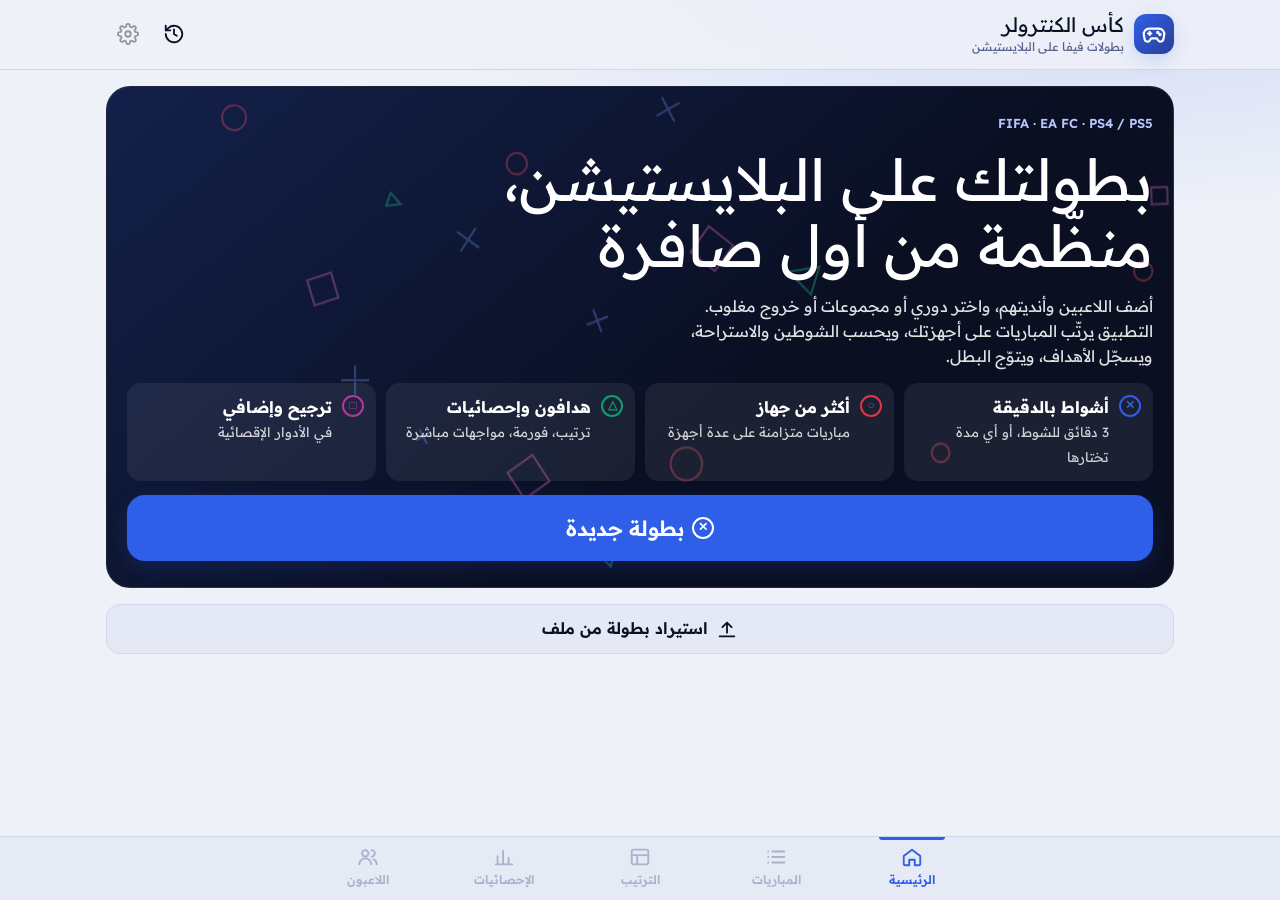
==== fifa/index.html @ 055f9889 "إضافة تطبيق كأس الكنترولر لبطولات فيفا على /fifa/ Co-Authored-By: Claude Opus 5.5 <noreply@anthropic" ====
<!doctype html>
<html lang="ar" dir="rtl">
<head>
<meta charset="utf-8">
<meta name="viewport" content="width=device-width,initial-scale=1,viewport-fit=cover">
<title>كأس الكنترولر</title>
<link rel="manifest" href="manifest.webmanifest">
<link rel="icon" type="image/png" href="icons/favicon.png">
<link rel="apple-touch-icon" href="icons/apple-touch-icon.png">
<meta name="apple-mobile-web-app-status-bar-style" content="black-translucent">
<meta name="description" content="تنظيم بطولات فيفا على البلايستيشن.">
<meta name="claude:viewport-fit-sides" content="cover">
<meta name="theme-color" content="#090C16">
<meta name="mobile-web-app-capable" content="yes">
<meta name="apple-mobile-web-app-capable" content="yes">
<meta name="apple-mobile-web-app-title" content="كأس الكنترولر">
<link rel="stylesheet" href="fonts/fonts.css">
<style>
/* Layout: console-room dashboard; a broadcast-style score strip carries each live match, PS face-button colours mark actions and results; bottom tab bar for thumbs. Dark-first. */
:root{
  --bg:#090C16; --bg-2:#0D1222; --surface:#131A2D; --surface-2:#1B2440; --line:#27325A; --ink:#EDF1FF; --muted:#8A95BC;
  --accent:#4C7DFF; --accent-2:#7B9BFF; --accent-ink:#FFFFFF; --glow:rgba(76,125,255,.32);
  --tri:#2ED3A0; --circ:#FF5A6A; --cross:#7B9BFF; --sq:#F27BD8;
  --win:#2ED3A0; --win-soft:rgba(46,211,160,.14); --draw:#F2B84B; --draw-soft:rgba(242,184,75,.15); --loss:#FF5A6A; --loss-soft:rgba(255,90,106,.14);
  --gold:#FFC94A; --gold-soft:rgba(255,201,74,.14); --shade:rgba(3,5,12,.72);
  --hud:#0B1020; --hud-ink:#FFFFFF;
  --f-display:'Lalezar','Readex Pro',system-ui,'Segoe UI',Tahoma,sans-serif;
  --f-body:'Readex Pro',system-ui,'Segoe UI',Tahoma,sans-serif;
  --f-num:'Oxanium','Readex Pro',ui-monospace,'Segoe UI',sans-serif;
  color-scheme:dark;
}
@media (prefers-color-scheme: light){:root:not([data-theme="dark"]){
  --bg:#EEF1F8; --bg-2:#E6EAF5; --surface:#FFFFFF; --surface-2:#E4E9F5; --line:#CFD7EA; --ink:#0B1124; --muted:#56608A;
  --accent:#2F5FE8; --accent-2:#2F5FE8; --accent-ink:#FFFFFF; --glow:rgba(47,95,232,.18);
  --tri:#0E9E72; --circ:#D93848; --cross:#2F5FE8; --sq:#B5379C;
  --win:#0E9E72; --win-soft:rgba(14,158,114,.12); --draw:#B57F10; --draw-soft:rgba(181,127,16,.13); --loss:#D93848; --loss-soft:rgba(217,56,72,.1);
  --gold:#A87800; --gold-soft:rgba(232,176,30,.16); --shade:rgba(10,16,36,.5);
  --hud:#0E1530; --hud-ink:#FFFFFF; color-scheme:light }}
:root[data-theme="light"]{
  --bg:#EEF1F8; --bg-2:#E6EAF5; --surface:#FFFFFF; --surface-2:#E4E9F5; --line:#CFD7EA; --ink:#0B1124; --muted:#56608A;
  --accent:#2F5FE8; --accent-2:#2F5FE8; --accent-ink:#FFFFFF; --glow:rgba(47,95,232,.18);
  --tri:#0E9E72; --circ:#D93848; --cross:#2F5FE8; --sq:#B5379C;
  --win:#0E9E72; --win-soft:rgba(14,158,114,.12); --draw:#B57F10; --draw-soft:rgba(181,127,16,.13); --loss:#D93848; --loss-soft:rgba(217,56,72,.1);
  --gold:#A87800; --gold-soft:rgba(232,176,30,.16); --shade:rgba(10,16,36,.5);
  --hud:#0E1530; --hud-ink:#FFFFFF; color-scheme:light }

*{box-sizing:border-box}
html,body{background:var(--bg);color:var(--ink)}
body{font-family:var(--f-body);font-size:16px;line-height:1.55;-webkit-tap-highlight-color:transparent;background:var(--bg) radial-gradient(1200px 500px at 85% -10%,var(--glow),transparent 60%) no-repeat}
body::before{content:"";position:fixed;inset:0 0 auto;height:env(safe-area-inset-top,0px);z-index:30;background:var(--bg)}
button,input,select,textarea{font:inherit;color:inherit}
button{cursor:pointer}
button:disabled{cursor:not-allowed;opacity:.4}
:focus-visible{outline:3px solid var(--accent);outline-offset:2px}
h1,h2,h3,h4{margin:0;font-family:var(--f-display);font-weight:400;line-height:1.3;text-wrap:balance;letter-spacing:0}
p{margin:0}
.ic{width:22px;height:22px;flex:none;fill:none;stroke:currentColor;stroke-width:2;stroke-linecap:round;stroke-linejoin:round}
.muted{color:var(--muted)} .small{font-size:13px}
.num{font-family:var(--f-num);font-variant-numeric:tabular-nums;letter-spacing:.01em}
.ltr{direction:ltr;unicode-bidi:isolate}

/* header */
.top{position:sticky;top:env(safe-area-inset-top,0px);z-index:20;background:color-mix(in srgb,var(--bg) 88%,transparent);backdrop-filter:blur(10px);-webkit-backdrop-filter:blur(10px);border-bottom:1px solid var(--line)}
.top-in{max-width:1100px;margin:0 auto;display:flex;align-items:center;gap:8px;padding-block:8px;padding-left:max(16px,env(safe-area-inset-left,0px));padding-right:max(16px,env(safe-area-inset-right,0px))}
.brand{display:flex;align-items:center;gap:10px;background:none;border:0;padding:4px 0;min-width:0;flex:1;text-align:right}
.logo{width:40px;height:40px;border-radius:12px;background:linear-gradient(135deg,var(--accent),#2A3F99);color:#fff;display:grid;place-items:center;flex:none;box-shadow:0 6px 18px var(--glow)}
.logo .ic{width:26px;height:26px}
.brand-t{display:grid;min-width:0}
.brand-t b{font-family:var(--f-display);font-size:20px;font-weight:400;white-space:nowrap;overflow:hidden;text-overflow:ellipsis;line-height:1.3}
.brand-t small{font-size:12px;color:var(--muted);white-space:nowrap;overflow:hidden;text-overflow:ellipsis}
.top-act{display:flex;gap:2px}
.icon-btn{width:44px;height:44px;border-radius:12px;border:1px solid transparent;background:none;display:grid;place-items:center;color:var(--ink)}
.icon-btn:hover{background:var(--surface-2)}
.icon-btn[aria-current="page"]{background:var(--surface-2);color:var(--accent-2)}

/* main */
.main{max-width:1100px;margin:0 auto;display:grid;gap:16px;padding-block:16px 120px;padding-left:max(16px,env(safe-area-inset-left,0px));padding-right:max(16px,env(safe-area-inset-right,0px))}
.main>*{min-width:0}
.sec-head{display:flex;align-items:center;justify-content:space-between;gap:12px;flex-wrap:wrap}
.sec-head h2{font-size:28px}
.eyebrow{font-size:13px;font-weight:600;color:var(--muted)}

/* nav */
.nav{position:fixed;left:0;right:0;bottom:0;z-index:20;background:var(--bg-2);border-top:1px solid var(--line);padding-bottom:env(safe-area-inset-bottom,0px);padding-left:max(4px,env(safe-area-inset-left,0px));padding-right:max(4px,env(safe-area-inset-right,0px))}
.nav-in{max-width:680px;margin:0 auto;display:grid;grid-template-columns:repeat(5,1fr)}
.nav button{position:relative;display:flex;flex-direction:column;align-items:center;gap:3px;padding:9px 2px 10px;background:none;border:0;font-size:12px;font-weight:600;color:var(--muted);min-height:62px}
.nav button[aria-current="page"]{color:var(--accent-2)}
.nav button[aria-current="page"]::before{content:"";position:absolute;top:0;inset-inline:26%;height:3px;border-radius:0 0 3px 3px;background:var(--accent)}
.nav .dot{position:absolute;top:9px;inset-inline-start:calc(50% + 8px);width:9px;height:9px;border-radius:50%;background:var(--circ);animation:pulse 1.2s infinite}

/* surfaces */
.card{background:var(--surface);border:1px solid var(--line);border-radius:18px;padding:16px;display:grid;gap:14px;min-width:0}
.card h3{font-size:21px}
.grid2{display:grid;gap:14px;grid-template-columns:repeat(auto-fit,minmax(min(100%,300px),1fr))}
.grid2>*{min-width:0}
.row{display:flex;flex-wrap:wrap;gap:10px;align-items:center}
.stack{display:grid;gap:10px}
.split{display:flex;justify-content:space-between;align-items:center;gap:10px;flex-wrap:wrap}

/* buttons */
.btn{display:inline-flex;align-items:center;justify-content:center;gap:8px;min-height:50px;padding:0 18px;border-radius:14px;border:1px solid var(--line);background:var(--surface-2);color:var(--ink);font-weight:600;transition:transform .12s ease,background .15s,box-shadow .15s;white-space:nowrap}
.btn:active:not(:disabled){transform:scale(.97)}
.btn-primary{background:var(--accent);color:var(--accent-ink);border-color:transparent;box-shadow:0 6px 20px var(--glow)}
.btn-ghost{background:transparent}
.btn-danger{color:var(--circ);border-color:color-mix(in srgb,var(--circ) 60%,transparent);background:transparent}
.btn-xl{min-height:66px;font-size:clamp(17px,4.8vw,21px);width:100%;border-radius:18px}
.btn-sm{min-height:40px;padding:0 12px;font-size:14px;border-radius:11px}
.btn-wide{width:100%}
.ps{display:inline-grid;place-items:center;width:22px;height:22px;border-radius:50%;border:2px solid currentColor;font-size:12px;line-height:1;flex:none;font-family:var(--f-num);font-weight:800}
.ps svg{width:12px;height:12px}
.ps.x{color:var(--cross)} .ps.o{color:var(--circ)} .ps.t{color:var(--tri)} .ps.s{color:var(--sq)}
.btn-primary .ps{color:#fff}

/* chips */
.chip{display:inline-flex;align-items:center;gap:5px;padding:3px 10px;border-radius:99px;font-size:12px;font-weight:600;background:var(--surface-2);color:var(--ink);white-space:nowrap}
.chip.live{background:var(--loss-soft);color:var(--circ)}
.chip.live::before{content:"";width:7px;height:7px;border-radius:50%;background:currentColor;animation:pulse 1.1s infinite}
.chip.ok{background:var(--win-soft);color:var(--win)}
.chip.warn{background:var(--draw-soft);color:var(--draw)}
.chip.gold{background:var(--gold-soft);color:var(--gold)}
.chip.acc{background:var(--glow);color:var(--accent-2)}

/* club badge */
.badge{width:34px;height:34px;border-radius:10px;display:grid;place-items:center;font-family:var(--f-display);font-size:17px;color:#fff;flex:none;line-height:1;box-shadow:inset 0 -3px 0 rgba(0,0,0,.22)}
.badge.lg{width:56px;height:56px;border-radius:16px;font-size:28px}
.badge.sm{width:26px;height:26px;border-radius:8px;font-size:14px}

/* HUD score strip */
.hud{background:var(--hud);color:var(--hud-ink);border-radius:20px;overflow:hidden;border:1px solid rgba(255,255,255,.08);box-shadow:0 18px 40px rgba(0,0,0,.35)}
.hud-strip{display:grid;grid-template-columns:1fr auto 1fr;align-items:stretch}
.hud-side{display:flex;align-items:center;gap:10px;padding:14px 12px;min-width:0;position:relative}
.hud-side.b{flex-direction:row-reverse;text-align:left}
.hud-side::after{content:"";position:absolute;inset-block:0;width:6px;background:var(--c)}
.hud-side.a::after{right:0} .hud-side.b::after{left:0}
.hud-name{display:grid;min-width:0}
.hud-name b{font-family:var(--f-display);font-size:clamp(18px,5vw,28px);font-weight:400;line-height:1.2;overflow:hidden;text-overflow:ellipsis;white-space:nowrap}
.hud-name small{font-size:12px;opacity:.7;overflow:hidden;text-overflow:ellipsis;white-space:nowrap}
.hud-score{display:flex;align-items:center;gap:6px;padding:0 6px;background:rgba(255,255,255,.06);font-family:var(--f-num);font-weight:800;font-size:clamp(38px,11vw,64px);line-height:1;direction:ltr}
.hud-score i{font-style:normal;opacity:.45;font-size:.6em}
.hud-score .pk{font-size:.38em;opacity:.8;align-self:flex-end;padding-bottom:6px}
.hud-clock{display:flex;justify-content:center;align-items:center;gap:10px;padding:8px 12px;background:rgba(255,255,255,.04);border-top:1px solid rgba(255,255,255,.07);flex-wrap:wrap}
.hud-clock .per{font-size:13px;font-weight:700;padding:3px 10px;border-radius:8px;background:rgba(255,255,255,.1)}
.hud-clock .per.live{background:#FF5A6A;color:#fff}
.hud-clock .t{font-family:var(--f-num);font-weight:700;font-size:20px;direction:ltr}
.clock-xl{font-family:var(--f-num);font-weight:800;font-size:clamp(78px,24vw,190px);line-height:1;text-align:center;direction:ltr;letter-spacing:.02em;font-variant-numeric:tabular-nums}
.clock-xl.low{color:var(--draw)}
.clock-xl.zero{color:var(--circ);animation:blink 1s steps(2,start) infinite}
.bar{height:6px;background:var(--surface-2);border-radius:99px;overflow:hidden}
.bar i{display:block;height:100%;width:0;background:var(--accent);border-radius:99px;transition:width .3s linear}
.periods{display:grid;grid-template-columns:repeat(var(--n),1fr);gap:6px}
.periods span{height:6px;border-radius:99px;background:var(--surface-2)}
.periods span.done{background:var(--accent)}
.periods span.now{background:linear-gradient(90deg,var(--accent) var(--p),var(--surface-2) var(--p))}

/* console cards */
.consoles{display:grid;gap:14px;grid-template-columns:repeat(auto-fit,minmax(min(100%,330px),1fr))}
.cons{background:var(--surface);border:1px solid var(--line);border-radius:20px;padding:14px;display:grid;gap:12px;position:relative;overflow:hidden;min-width:0}
.cons.on{border-color:color-mix(in srgb,var(--circ) 55%,var(--line))}
.cons-head{display:flex;justify-content:space-between;align-items:center;gap:8px}
.cons-head b{font-family:var(--f-display);font-size:19px;font-weight:400;display:flex;gap:8px;align-items:center}
.vs{display:grid;grid-template-columns:1fr auto 1fr;align-items:center;gap:10px}
.vs .p{display:flex;align-items:center;gap:8px;min-width:0}
.vs .p.b{flex-direction:row-reverse;text-align:left}
.vs .p span{font-weight:700;overflow:hidden;text-overflow:ellipsis;white-space:nowrap;min-width:0}
.vs .mid{font-family:var(--f-num);font-weight:800;font-size:22px;direction:ltr;color:var(--muted)}
.vs .mid.sc{color:var(--ink);font-size:30px}
.mini-clock{font-family:var(--f-num);font-weight:800;font-size:44px;line-height:1;direction:ltr;text-align:center}

/* kpis */
.kpis{display:grid;grid-template-columns:repeat(4,1fr);gap:10px}
.kpi{background:var(--surface);border:1px solid var(--line);border-radius:16px;padding:12px 14px;display:grid;gap:2px;min-width:0}
.kpi b{font-family:var(--f-num);font-size:28px;font-weight:800;line-height:1.1}
.kpi span{font-size:13px;color:var(--muted)}
@media (max-width:560px){.kpis{grid-template-columns:repeat(2,1fr)}}
.progress{display:grid;gap:6px}

/* hero */
.hero{position:relative;overflow:hidden;isolation:isolate;border-radius:24px;padding:26px 20px;display:grid;gap:14px;background:linear-gradient(140deg,#13204A,#0A0F22 60%);color:#fff;border:1px solid rgba(255,255,255,.08)}
.hero canvas{position:absolute;inset:0;width:100%;height:100%;z-index:-1;opacity:.55}
.hero h1{font-size:clamp(34px,9vw,58px);line-height:1.15}
.hero p{max-width:48ch;opacity:.88}
.hero .eyebrow{color:#B8C6FF}
.feat{display:grid;gap:10px;grid-template-columns:repeat(auto-fit,minmax(min(100%,190px),1fr))}
.feat div{background:rgba(255,255,255,.07);border-radius:14px;padding:12px;display:flex;gap:10px;align-items:flex-start}
.feat b{display:block;font-weight:700}
.feat small{opacity:.8}

/* tables */
.tbl-wrap{overflow-x:auto;border:1px solid var(--line);border-radius:16px;background:var(--surface)}
table{width:100%;border-collapse:collapse}
th,td{padding:10px 8px;text-align:center;border-bottom:1px solid var(--line);white-space:nowrap;font-variant-numeric:tabular-nums}
td{font-family:var(--f-num);font-weight:600}
tr:last-child td{border-bottom:0}
th{font-size:12px;color:var(--muted);font-weight:600;background:var(--surface-2)}
td.name{text-align:right;font-family:var(--f-body);font-weight:600;min-width:150px}
td.name .in{display:flex;align-items:center;gap:8px}
td.name .in span{display:grid;line-height:1.25}
td.name small{font-size:11px;color:var(--muted);font-weight:400}
td.pts{font-weight:800;font-size:18px}
tr.q td:first-child{box-shadow:inset -4px 0 0 var(--tri)}
tr.top td{background:var(--gold-soft)}
.form{display:inline-flex;gap:3px;direction:rtl}
.form i{width:18px;height:18px;border-radius:5px;font-style:normal;font-size:10px;font-weight:800;display:grid;place-items:center;color:#fff;font-family:var(--f-body)}
.form .W{background:var(--win)} .form .D{background:var(--draw)} .form .L{background:var(--loss)}
.tabs{display:flex;gap:6px;overflow-x:auto;padding-bottom:2px}
.tabs button{flex:none;min-height:42px;padding:0 16px;border-radius:12px;border:1px solid var(--line);background:var(--surface);font-weight:600}
.tabs button[aria-pressed="true"]{background:var(--ink);color:var(--bg);border-color:var(--ink)}

/* match list */
.mlist{display:grid;gap:8px}
.mrow{display:grid;grid-template-columns:1fr auto;gap:6px;align-items:center;background:var(--surface);border:1px solid var(--line);border-radius:16px;padding:6px}
.mrow.live{border-color:var(--circ)}
.mrow.next{border-color:var(--accent);border-style:dashed}
.mrow.cancel{opacity:.55}
.mmain{display:grid;grid-template-columns:auto 1fr;gap:10px;align-items:center;background:none;border:0;padding:8px;text-align:right;min-width:0;border-radius:12px;color:var(--ink)}
.mmain:hover{background:var(--surface-2)}
.mno{width:36px;height:36px;border-radius:10px;background:var(--surface-2);display:grid;place-items:center;font-family:var(--f-num);font-weight:800}
.mrow.live .mno{background:var(--circ);color:#fff}
.mbody{display:grid;gap:5px;min-width:0}
.mt{display:grid;grid-template-columns:1fr auto 1fr;gap:8px;align-items:center}
.mt .p{display:flex;align-items:center;gap:6px;min-width:0}
.mt .p.b{flex-direction:row-reverse;text-align:left}
.mt .p span{font-weight:600;overflow:hidden;text-overflow:ellipsis;white-space:nowrap}
.mt .sc{font-family:var(--f-num);font-weight:800;direction:ltr;min-width:56px;text-align:center}
.mt .sc.vs{color:var(--muted);font-family:var(--f-body);font-weight:500;font-size:13px}
.mt .w span{color:var(--win)}
.mmeta{display:flex;gap:6px;flex-wrap:wrap;align-items:center;font-size:12px;color:var(--muted)}
.arrows{display:flex;flex-direction:column;gap:2px}
.arrows .icon-btn{width:40px;height:36px}
.round-h{font-size:14px;color:var(--muted);font-weight:600;margin-top:6px}

/* bracket */
.bracket{display:grid;grid-auto-flow:column;grid-auto-columns:minmax(200px,1fr);gap:14px;overflow-x:auto;padding-bottom:6px}
.bcol{display:grid;gap:10px;align-content:space-around}
.bcol h4{font-size:17px;color:var(--muted)}
.bm{border:1px solid var(--line);border-radius:12px;background:var(--surface);overflow:hidden}
.bm div{display:flex;justify-content:space-between;align-items:center;gap:8px;padding:8px 10px;min-height:42px}
.bm div+div{border-top:1px solid var(--line)}
.bm .w{background:var(--win-soft);font-weight:700}
.bm .tbd{color:var(--muted)}
.bm .nm{display:flex;align-items:center;gap:8px;min-width:0}
.bm .nm span{overflow:hidden;text-overflow:ellipsis;white-space:nowrap}

/* leaderboards */
.lb{display:grid;gap:6px}
.lb-row{display:grid;grid-template-columns:30px auto 1fr auto;gap:10px;align-items:center;padding:8px 10px;border-radius:12px;background:var(--surface-2)}
.lb-row .rk{font-family:var(--f-num);font-weight:800;color:var(--muted);text-align:center}
.lb-row:first-child .rk{color:var(--gold)}
.lb-row .who{display:grid;min-width:0;line-height:1.3}
.lb-row .who span{font-weight:600;overflow:hidden;text-overflow:ellipsis;white-space:nowrap}
.lb-row .who small{font-size:12px;color:var(--muted);overflow:hidden;text-overflow:ellipsis;white-space:nowrap}
.lb-row b{font-family:var(--f-num);font-size:20px;font-weight:800}
.awards{display:grid;gap:10px;grid-template-columns:repeat(auto-fit,minmax(min(100%,220px),1fr))}
.award{background:var(--surface);border:1px solid var(--line);border-radius:16px;padding:14px;display:grid;gap:6px;min-width:0}
.award .lbl{font-size:13px;color:var(--muted);display:flex;gap:8px;align-items:center}
.award b{font-family:var(--f-display);font-size:22px;font-weight:400;overflow-wrap:anywhere;line-height:1.3}
.award small{color:var(--muted)}
.h2h th,.h2h td{padding:8px 6px;font-size:13px}
.h2h td.c{min-width:64px}
.h2h td.self{background:var(--surface-2)}
.h2h td .w{color:var(--win)} .h2h td .l{color:var(--loss)}

/* forms */
.field{display:grid;gap:6px;min-width:0}
.field>label,.lbl{font-size:14px;font-weight:600}
.hint{font-size:13px;color:var(--muted)}
input[type=text],input[type=number],select,textarea{width:100%;min-height:48px;border-radius:12px;border:1px solid var(--line);background:var(--bg-2);color:var(--ink);padding:0 12px}
input[type=file]{width:100%;font-size:14px;padding:10px;border:1px dashed var(--line);border-radius:12px;background:var(--bg-2)}
textarea{padding:10px 12px;min-height:150px;font-family:ui-monospace,Menlo,Consolas,monospace;font-size:13px;direction:ltr;text-align:left}
.seg{display:flex;flex-wrap:wrap;gap:6px}
.seg button{flex:1 1 auto;min-height:46px;border-radius:12px;border:1px solid var(--line);background:var(--surface-2);padding:0 14px;font-weight:600}
.seg button[aria-pressed="true"]{background:var(--accent);color:var(--accent-ink);border-color:var(--accent)}
.chk{display:flex;gap:10px;align-items:flex-start;padding:6px 0}
.chk input{width:22px;height:22px;margin-top:2px;accent-color:var(--accent);flex:none}
.prow{display:grid;grid-template-columns:auto 1fr 1fr 44px;gap:8px;align-items:center}
@media (max-width:520px){.prow{grid-template-columns:auto 1fr 44px}.prow .club{grid-column:2/3}.prow .del{grid-row:1;grid-column:3}}
.swatch{width:44px;height:44px;border-radius:12px;border:2px solid rgba(255,255,255,.25);display:grid;place-items:center;color:#fff;font-family:var(--f-display);font-size:18px}
.fmt{display:grid;gap:10px;grid-template-columns:repeat(auto-fit,minmax(min(100%,220px),1fr))}
.fmt button{display:grid;gap:4px;text-align:right;padding:14px;border-radius:16px;border:1px solid var(--line);background:var(--surface-2);min-height:96px;align-content:start}
.fmt button b{font-family:var(--f-display);font-size:19px;font-weight:400}
.fmt button small{color:var(--muted);font-size:13px}
.fmt button[aria-pressed="true"]{border-color:var(--accent);box-shadow:inset 0 0 0 2px var(--accent);background:var(--glow)}
.pts3{display:grid;grid-template-columns:repeat(3,1fr);gap:10px}
.preview{display:flex;flex-wrap:wrap;gap:8px 18px;padding:14px;border-radius:14px;background:var(--surface-2)}
.preview b{font-family:var(--f-num);font-size:22px;font-weight:800}
.errs{display:grid;gap:6px;padding:12px 14px;border-radius:14px;background:var(--loss-soft);font-size:14px}
.errs b{color:var(--circ)}
.note{padding:12px 14px;border-radius:14px;background:var(--surface-2);font-size:14px}
.note.ok{background:var(--win-soft)} .note.warn{background:var(--draw-soft)}
.banner{display:flex;gap:12px;align-items:center;justify-content:space-between;flex-wrap:wrap;padding:14px 16px;border-radius:16px;background:var(--draw-soft);border:1px solid var(--draw)}
.banner.acc{background:var(--glow);border-color:var(--accent)}
.banner b{font-family:var(--f-display);font-size:19px;font-weight:400}

/* match screen */
.mscreen{display:grid;gap:14px}
@media (min-width:920px){.mscreen{grid-template-columns:1.2fr 1fr;align-items:start}.mscreen .full{grid-column:1/-1}}
.clock-card{background:var(--surface);border:1px solid var(--line);border-radius:22px;padding:18px;display:grid;gap:12px}
.goal-btns{display:grid;grid-template-columns:1fr 1fr;gap:10px}
.gbtn{display:grid;grid-template-columns:auto 1fr;gap:10px;align-items:center;min-height:72px;padding:10px 14px;border-radius:18px;border:1px solid var(--line);background:var(--surface-2);text-align:right}
.gbtn b{font-family:var(--f-display);font-size:19px;font-weight:400;overflow:hidden;text-overflow:ellipsis;white-space:nowrap}
.gbtn small{display:block;color:var(--muted);font-size:12px}
.gbtn .plus{width:44px;height:44px;border-radius:12px;display:grid;place-items:center;background:var(--c);color:#fff}
.gbtn .plus .ic{width:26px;height:26px;stroke-width:2.6}
.ctrl-row{display:grid;gap:10px;grid-template-columns:repeat(auto-fit,minmax(min(100%,140px),1fr))}
.adj{display:grid;grid-template-columns:repeat(4,1fr);gap:8px}
.adj .btn{min-height:44px;padding:0 4px;font-size:14px}
.tl{display:grid;gap:6px}
.tl-row{display:grid;grid-template-columns:auto 1fr auto;gap:10px;align-items:center;padding:6px 8px;border-radius:12px;background:var(--surface-2)}
.tl-row .min{font-family:var(--f-num);font-weight:800;color:var(--accent-2);min-width:38px;text-align:center}
.tl-row .who{display:flex;align-items:center;gap:8px;min-width:0}
.tl-row .who span{overflow:hidden;text-overflow:ellipsis;white-space:nowrap}
.tl-row.b .who{flex-direction:row-reverse;justify-content:flex-end}
.stepper{display:flex;align-items:center;gap:10px;justify-content:center}
.stepper button{width:54px;height:54px;border-radius:14px;border:1px solid var(--line);background:var(--surface-2);display:grid;place-items:center}
.stepper b{font-family:var(--f-num);font-size:44px;font-weight:800;min-width:60px;text-align:center}
.score-edit{display:grid;grid-template-columns:1fr 1fr;gap:12px}
.score-edit .side{display:grid;gap:8px;justify-items:center;text-align:center;padding:12px;border-radius:16px;background:var(--surface-2);min-width:0}
.score-edit .side b.n{font-family:var(--f-display);font-weight:400;font-size:19px;overflow-wrap:anywhere}
.range{display:grid;gap:6px}
.range input{width:100%;accent-color:var(--accent)}

/* sheets & overlays */
.sheet-ov{position:fixed;inset:0;z-index:50;background:var(--shade);display:flex;align-items:flex-end;justify-content:center;animation:fade .15s ease}
.sheet{width:100%;max-width:640px;max-height:92vh;overflow:auto;background:var(--bg-2);border:1px solid var(--line);border-bottom:0;border-radius:22px 22px 0 0;display:grid;gap:14px;align-content:start;padding-block:18px calc(18px + env(safe-area-inset-bottom,0px));padding-left:max(16px,env(safe-area-inset-left,0px));padding-right:max(16px,env(safe-area-inset-right,0px));animation:rise .2s ease}
.sheet-head{display:flex;justify-content:space-between;align-items:center;gap:10px}
.sheet-head h3{font-size:23px}
@media (min-width:720px){.sheet-ov{align-items:center}.sheet{border-radius:22px;border-bottom:1px solid var(--line)}}
.goal-ov{z-index:55}
.pick button{flex:0 1 auto}
.flash{position:fixed;inset:0;z-index:60;display:grid;place-items:center;text-align:center;padding:24px;color:#fff;background:#141B3A;animation:fade .2s}
.flash.end{background:#B0283A}
.flash.half{background:#1F3FA8}
.flash.ready{background:#0B7A5B}
.flash-in{display:grid;gap:16px;justify-items:center;max-width:540px}
.flash h2{font-size:clamp(40px,12vw,76px);line-height:1.15}
.flash p{font-size:20px;opacity:.92}
.flash .btn{background:#fff;color:#0B1124;border-color:transparent;min-width:260px;box-shadow:none}
.flash .btn.alt{background:transparent;color:#fff;border-color:rgba(255,255,255,.55);min-width:0}
.toast{position:fixed;z-index:70;left:50%;transform:translateX(-50%);top:calc(72px + env(safe-area-inset-top,0px));background:var(--ink);color:var(--bg);padding:12px 18px;border-radius:14px;font-weight:600;max-width:calc(100% - 32px);text-align:center;box-shadow:0 8px 24px rgba(0,0,0,.3);animation:rise .2s ease}

/* champion */
.champ{position:relative;overflow:hidden;isolation:isolate;text-align:center;border-radius:24px;padding:30px 18px;background:radial-gradient(600px 300px at 50% 0%,rgba(255,201,74,.35),transparent 70%),linear-gradient(160deg,#1A2350,#0A0E1F);color:#fff;display:grid;gap:12px;justify-items:center;border:1px solid rgba(255,255,255,.1)}
.champ .trophy{width:118px;height:118px;color:#FFC94A;filter:drop-shadow(0 10px 22px rgba(255,201,74,.35));animation:lift 2.6s ease-in-out infinite}
.champ h1{font-size:clamp(42px,12vw,84px);line-height:1.15;overflow-wrap:anywhere}
.champ .eyebrow{color:#FFC94A;font-size:16px}
.podium{display:grid;grid-template-columns:repeat(auto-fit,minmax(min(100%,170px),1fr));gap:10px;width:100%;max-width:620px}
.podium div{background:rgba(255,255,255,.08);border-radius:14px;padding:12px;display:grid;gap:2px}
.podium small{opacity:.8}
.podium b{font-family:var(--f-display);font-weight:400;font-size:21px;overflow-wrap:anywhere}
#confetti{position:fixed;inset:0;pointer-events:none;z-index:40;width:100%;height:100%}

.profile-head{display:flex;gap:14px;align-items:center}
.profile-head h3{font-size:26px}
.res-list{display:grid;gap:6px}
.res{display:grid;grid-template-columns:22px 1fr auto;gap:10px;align-items:center;padding:8px 10px;border-radius:12px;background:var(--surface-2)}
.res .r{width:22px;height:22px;border-radius:6px;display:grid;place-items:center;font-size:11px;font-weight:800;color:#fff}
.res .r.W{background:var(--win)} .res .r.D{background:var(--draw)} .res .r.L{background:var(--loss)}
.res .s{font-family:var(--f-num);font-weight:800;direction:ltr}

@keyframes pulse{0%,100%{opacity:1}50%{opacity:.35}}
@keyframes blink{to{visibility:hidden}}
@keyframes fade{from{opacity:0}}
@keyframes rise{from{transform:translateY(14px);opacity:0}}
@keyframes lift{0%,100%{transform:translateY(0)}50%{transform:translateY(-8px)}}
.toast{animation-name:rise}
@media (prefers-reduced-motion: reduce){*{animation:none!important;transition:none!important}}
</style>
<style>:root{padding-top:env(safe-area-inset-top,0px);padding-bottom:env(safe-area-inset-bottom,0px)}body{margin:0}[hidden]{display:none!important}</style>
</head>
<body>


<div id="app" dir="rtl"></div>
<div id="sheet-root" dir="rtl"></div>
<div id="goal-root" dir="rtl"></div>
<div id="flash-root" dir="rtl"></div>
<div id="toast-root" dir="rtl"></div>

<script>
(function(){
'use strict';
const ROOT=document.documentElement; ROOT.lang='ar'; ROOT.dir='rtl';
const HOST_THEME=ROOT.getAttribute('data-theme');
const KEY='kas-controller-v1', APP='kas-controller';
const IS_TOP=(()=>{try{return window.self===window.top;}catch(e){return false;}})();

/* ---------- utils ---------- */
const now=()=>Date.now();
const uid=()=>Math.random().toString(36).slice(2,8)+(now()%1e7).toString(36);
const esc=s=>String(s==null?'':s).replace(/[&<>"']/g,c=>({'&':'&amp;','<':'&lt;','>':'&gt;','"':'&quot;',"'":'&#39;'}[c]));
const clone=o=>JSON.parse(JSON.stringify(o));
const fmt=ms=>{ms=Math.max(0,ms||0);const s=Math.ceil(ms/1000);return String(Math.floor(s/60)).padStart(2,'0')+':'+String(s%60).padStart(2,'0');};
const $=(s,r)=>(r||document).querySelector(s);
const plural=(n,one,two,many)=>n===1?one:n===2?two:(n>=3&&n<=10?many.replace('#',n):n+' '+one);
const COLORS=['#2F6BFF','#E0313F','#11A36F','#F2A516','#8E44EC','#0FB5C9','#E8559C','#2B2F3A','#F26A1B','#6A7D12','#9B1C31','#5DA9E9'];
const NAV_MATCH='match';

const ICONS={
 home:'<path d="M3 11l9-7 9 7v9a1 1 0 0 1-1 1h-5v-6H9v6H4a1 1 0 0 1-1-1z"/>',
 pad:'<path d="M7.5 7h9a5 5 0 0 1 4.9 6l-.8 4a2.6 2.6 0 0 1-4.5 1.2L14.5 16h-5l-1.6 2.2A2.6 2.6 0 0 1 3.4 17l-.8-4A5 5 0 0 1 7.5 7z"/><path d="M8 10v3M6.5 11.5h3"/><circle cx="15.5" cy="10.5" r=".6" fill="currentColor"/><circle cx="17.5" cy="12.5" r=".6" fill="currentColor"/>',
 list:'<path d="M8 6h13M8 12h13M8 18h13M3.5 6h.01M3.5 12h.01M3.5 18h.01"/>',
 table:'<rect x="3" y="4" width="18" height="16" rx="2"/><path d="M3 10h18M9 10v10"/>',
 chart:'<path d="M5 20V11M11 20V5M17 20v-7M3 20h18"/>',
 users:'<circle cx="9" cy="8" r="3.5"/><path d="M2.5 20a6.5 6.5 0 0 1 13 0M16 4.5a3.5 3.5 0 0 1 0 7M18 14.5a6.5 6.5 0 0 1 3.5 5.5"/>',
 gear:'<circle cx="12" cy="12" r="3"/><path d="M19.4 15a1.7 1.7 0 0 0 .3 1.8l.1.1a2 2 0 1 1-2.8 2.8l-.1-.1a1.7 1.7 0 0 0-2.8 1.2V21a2 2 0 1 1-4 0v-.1a1.7 1.7 0 0 0-2.9-1.2l-.1.1a2 2 0 1 1-2.8-2.8l.1-.1A1.7 1.7 0 0 0 3.2 14H3a2 2 0 1 1 0-4h.1a1.7 1.7 0 0 0 1.2-2.9l-.1-.1a2 2 0 1 1 2.8-2.8l.1.1A1.7 1.7 0 0 0 10 3.2V3a2 2 0 1 1 4 0v.1a1.7 1.7 0 0 0 2.9 1.2l.1-.1a2 2 0 1 1 2.8 2.8l-.1.1A1.7 1.7 0 0 0 20.8 10H21a2 2 0 1 1 0 4h-.1a1.7 1.7 0 0 0-1.5 1z"/>',
 history:'<path d="M3 12a9 9 0 1 0 3-6.7L3 8"/><path d="M3 3v5h5M12 7v5l3 2"/>',
 plus:'<path d="M12 5v14M5 12h14"/>', minus:'<path d="M5 12h14"/>',
 trash:'<path d="M3 6h18M8 6V4h8v2M6 6l1 14h10l1-14"/>',
 up:'<path d="M6 15l6-6 6 6"/>', down:'<path d="M6 9l6 6 6-6"/>',
 play:'<path d="M7 4v16l13-8z" fill="currentColor"/>', pause:'<path d="M7 4h3v16H7zM14 4h3v16h-3z" fill="currentColor"/>',
 stop:'<rect x="6" y="6" width="12" height="12" rx="1.5" fill="currentColor"/>',
 check:'<path d="M5 12l5 5L20 7"/>', x:'<path d="M6 6l12 12M18 6L6 18"/>',
 trophy:'<path d="M8 21h8M12 17v4M7 4h10v5a5 5 0 0 1-10 0z"/><path d="M7 6H4a3 3 0 0 0 3 4M17 6h3a3 3 0 0 1-3 4"/>',
 ball:'<circle cx="12" cy="12" r="9"/><path d="M12 7.5l4 2.9-1.5 4.6h-5L8 10.4z"/><path d="M12 7.5V3.2M16 10.4l4.2-1.3M14.5 15l2.6 3.6M9.5 15l-2.6 3.6M8 10.4L3.8 9.1"/>',
 whistle:'<path d="M3 12a5 5 0 1 0 10 0V9h8V6H8a5 5 0 0 0-5 6z"/><circle cx="8" cy="12" r="1.3" fill="currentColor"/>',
 skip:'<path d="M5 4l10 8-10 8zM19 5v14"/>', flag:'<path d="M5 21V4h12l-2 4 2 4H5"/>',
 copy:'<rect x="9" y="9" width="11" height="11" rx="2"/><path d="M5 15V5a2 2 0 0 1 2-2h8"/>',
 download:'<path d="M12 4v11M7 10l5 5 5-5M4 20h16"/>', upload:'<path d="M12 16V5M7 10l5-5 5 5M4 20h16"/>',
 replay:'<path d="M4 12a8 8 0 1 0 2.3-5.7L4 8.5"/><path d="M4 4v4.5h4.5"/>',
 shuffle:'<path d="M16 3h5v5M4 20L21 3M21 16v5h-5M15 15l6 6M4 4l5 5"/>',
 star:'<path d="M12 3l2.7 5.6 6.1.9-4.4 4.3 1 6.1L12 17l-5.4 2.9 1-6.1L3.2 9.5l6.1-.9z"/>',
 shield:'<path d="M12 3l8 3v6c0 5-3.5 8-8 9-4.5-1-8-4-8-9V6z"/>',
 fire:'<path d="M12 3c1 3 5 5 5 10a5 5 0 0 1-10 0c0-2 1-3.5 2-4.5.3 1.7 1.2 2.5 2 2.5 0-3 0-5 1-8z"/>',
 bolt:'<path d="M13 3L5 14h6l-1 7 8-11h-6z"/>',
 grid:'<rect x="3" y="3" width="7" height="7" rx="1.5"/><rect x="14" y="3" width="7" height="7" rx="1.5"/><rect x="3" y="14" width="7" height="7" rx="1.5"/><rect x="14" y="14" width="7" height="7" rx="1.5"/>',
 sound:'<path d="M4 9h4l5-4v14l-5-4H4zM17 9a4 4 0 0 1 0 6M19.5 6.5a8 8 0 0 1 0 11"/>',
 edit:'<path d="M4 20h4L19 9l-4-4L4 16z"/>', clock:'<circle cx="12" cy="12" r="9"/><path d="M12 7v5l3 2"/>',
 tv:'<rect x="3" y="5" width="18" height="12" rx="2"/><path d="M8 21h8M12 17v4"/>'
};
const ic=n=>`<svg class="ic" viewBox="0 0 24 24" aria-hidden="true">${ICONS[n]||''}</svg>`;
const PS={x:'<span class="ps x" aria-hidden="true">✕</span>',o:'<span class="ps o" aria-hidden="true">○</span>',t:'<span class="ps t" aria-hidden="true">△</span>',s:'<span class="ps s" aria-hidden="true">□</span>'};
const TROPHY=`<svg class="trophy" viewBox="0 0 64 64" aria-hidden="true"><path fill="currentColor" d="M18 6h28v14a14 14 0 0 1-28 0z"/><path fill="none" stroke="currentColor" stroke-width="4" d="M18 11H9a9 9 0 0 0 10 12M46 11h9a9 9 0 0 1-10 12"/><rect x="29" y="33" width="6" height="11" fill="currentColor"/><path fill="currentColor" d="M21 44h22l3 8H18z"/><rect x="15" y="52" width="34" height="6" rx="2" fill="currentColor"/></svg>`;

const FORMAT={league:'دوري',double:'دوري ذهاب وإياب',ko:'خروج المغلوب',groups:'مجموعات ثم خروج المغلوب'};
const STATE={idle:'لم تبدأ',running:'جارية',paused:'متوقفة مؤقتاً',done:'انتهت'};
const PER={h1:'الشوط الأول',ht:'بين الشوطين',h2:'الشوط الثاني',et1:'الإضافي الأول',et2:'الإضافي الثاني'};
const PER_SHORT={h1:'ش1',ht:'استراحة',h2:'ش2',et1:'إ1',et2:'إ2'};
const GROUP_NAMES=['أ','ب','ج','د','هـ','و','ز','ح'];

/* ---------- storage ---------- */
let storageOK=true;
function load(){
  let d=null; try{const r=localStorage.getItem(KEY); if(r) d=JSON.parse(r);}catch(e){storageOK=false;}
  if(!d||d.v!==1) d={v:1,leagues:[],currentId:null,draft:null,view:'home',prefs:{}};
  d.prefs=Object.assign({theme:'system',sound:true,vibrate:true},d.prefs||{});
  if(!Array.isArray(d.leagues)) d.leagues=[];
  return d;
}
let DB=load();
function save(){try{localStorage.setItem(KEY,JSON.stringify(DB));storageOK=true;}catch(e){storageOK=false;}}
const ui={view:DB.view||'home',matchId:DB.matchId||null,sheet:null,goal:null,flash:null,toast:null,celebrate:false,tab:{},statsTab:'gamers'};

/* ================= ENGINE (pure) ================= */
const E={};
E.roundRobin=(ids,legs)=>{
  const arr=ids.slice(); if(arr.length%2) arr.push(null);
  const n=arr.length,R=n-1,out=[],byes={}; let rot=arr.slice();
  for(let r=0;r<R;r++){
    for(let i=0;i<n/2;i++){const x=rot[i],y=rot[n-1-i]; if(x===null||y===null){byes[r+1]=x===null?y:x;continue;} out.push({a:((r+i)%2===0)?x:y,b:((r+i)%2===0)?y:x,round:r+1,leg:1});}
    rot=[rot[0],rot[n-1]].concat(rot.slice(1,n-1));
  }
  if(legs===2){out.slice().forEach(m=>out.push({a:m.b,b:m.a,round:m.round+R,leg:2}));Object.keys(byes).forEach(k=>{byes[+k+R]=byes[k];});}
  return {matches:out,byes};
};
const overlap=(p,c)=>!!p&&!!c&&(p.a===c.a||p.a===c.b||p.b===c.a||p.b===c.b);
E.arrange=(ms,before)=>{
  if(ms.length<2) return ms.slice();
  let best=null,bestScore=Infinity;
  for(let t=0;t<400;t++){
    const pool=ms.slice(),out=[];
    while(pool.length){
      const minR=Math.min.apply(null,pool.map(m=>m.round)),prev=out[out.length-1]||before||null;
      let cand=pool.filter(m=>m.round<=minR+(t===0?0:1));
      let free=cand.filter(m=>!overlap(prev,m)); if(!free.length) free=pool.filter(m=>!overlap(prev,m)&&m.round<=minR+2);
      const from=free.length?free:cand, lr=Math.min.apply(null,from.map(m=>m.round)), lowest=t<2?from.filter(m=>m.round===lr):from;
      const pick=t===0?lowest[0]:lowest[Math.floor(Math.random()*lowest.length)];
      out.push(pick); pool.splice(pool.indexOf(pick),1);
    }
    let conf=overlap(before,out[0])?1:0,dis=0;
    for(let i=1;i<out.length;i++){if(overlap(out[i-1],out[i]))conf++; if(out[i].round<out[i-1].round)dis++;}
    const sc=conf*1000+dis; if(sc<bestScore){best=out;bestScore=sc;if(!sc)break;}
  }
  return best;
};
E.seedOrder=size=>{let o=[1];while(o.length<size){const n=o.length*2;o=o.reduce((a,s)=>a.concat([s,n+1-s]),[]);}return o;};
E.groupSlots=(W,R)=>{ /* winners W[g], runners R[g]; cross-pair A1–B2, B1–A2 … so group mates sit in opposite halves */
  if(!R)return E.slotsFromSeeds(W);const g=W.length,size=2*g,s=W.slice();for(let i=0;i<g;i++)s[size-1-i]=R[i^1];return E.slotsFromSeeds(s);
};
E.slotsFromSeeds=seeds=>{let size=1;while(size<seeds.length)size*=2;return {size,slots:E.seedOrder(size).map(s=>s<=seeds.length?seeds[s-1]:null)};};
E.winner=m=>m.sa>m.sb?m.a:m.sb>m.sa?m.b:(m.pa>m.pb?m.a:m.pb>m.pa?m.b:null);
E.loser=m=>{const w=E.winner(m);return w===m.a?m.b:m.a;};
E.koRounds=L=>{
  if(!L.ko) return [];
  const R=Math.round(Math.log2(L.ko.size)),rounds=[L.ko.slots.slice()];
  for(let r=0;r<R;r++){const c=rounds[r],nx=[];
    for(let k=0;k<c.length/2;k++){const a=c[2*k],b=c[2*k+1];let w;
      if(a===undefined||b===undefined)w=undefined; else if(a===null&&b===null)w=null; else if(a===null)w=b; else if(b===null)w=a;
      else{const m=L.matches.find(x=>x.ko&&x.ko.r===r&&x.ko.k===k);w=(m&&m.status==='done'&&m.a===a&&m.b===b)?E.winner(m):undefined;}
      nx.push(w);}
    rounds.push(nx);}
  return rounds;
};
E.koSync=(L,mk)=>{
  if(!L.ko) return;
  for(let pass=0;pass<8;pass++){
    const rounds=E.koRounds(L),R=rounds.length-1;let ch=false;
    for(let r=0;r<R;r++)for(let k=0;k<rounds[r].length/2;k++){
      const a=rounds[r][2*k],b=rounds[r][2*k+1],m=L.matches.find(x=>x.ko&&x.ko.r===r&&x.ko.k===k),ready=typeof a==='string'&&typeof b==='string';
      if(ready&&!m){L.matches.push(mk(a,b,{stage:'ko',ko:{r,k},round:r+1}));ch=true;}
      else if(m&&m.status==='pending'){if(!ready){L.matches.splice(L.matches.indexOf(m),1);ch=true;}else if(m.a!==a||m.b!==b){m.a=a;m.b=b;ch=true;}}
    }
    if(!ch) break;
  }
};
E.koRoundName=(r,R)=>{const left=R-r;return left===1?'النهائي':left===2?'نصف النهائي':left===3?'ربع النهائي':'دور الـ'+Math.pow(2,left);};
E.table=(L,ids,ms)=>{
  const P=L.points,rows=ids.map(id=>({id,P:0,W:0,D:0,L:0,GF:0,GA:0,GD:0,Pts:0,CS:0,form:[]})),by={};rows.forEach(r=>by[r.id]=r);
  const done=ms.filter(m=>m.status==='done'&&by[m.a]&&by[m.b]).sort((x,y)=>(x.finishedAt||0)-(y.finishedAt||0));
  done.forEach(m=>{const A=by[m.a],B=by[m.b];A.P++;B.P++;A.GF+=m.sa;A.GA+=m.sb;B.GF+=m.sb;B.GA+=m.sa;if(m.sb===0)A.CS++;if(m.sa===0)B.CS++;
    if(m.sa>m.sb){A.W++;B.L++;A.Pts+=P.win;B.Pts+=P.loss;A.form.push('W');B.form.push('L');}
    else if(m.sa<m.sb){B.W++;A.L++;B.Pts+=P.win;A.Pts+=P.loss;A.form.push('L');B.form.push('W');}
    else{A.D++;B.D++;A.Pts+=P.draw;B.Pts+=P.draw;A.form.push('D');B.form.push('D');}});
  rows.forEach(r=>{r.GD=r.GF-r.GA;r.form=r.form.slice(-5);});
  const h2h=g=>{const ids=new Set(g.map(r=>r.id)),mm=new Map(g.map(r=>[r.id,{p:0,d:0,f:0}]));
    done.forEach(m=>{if(ids.has(m.a)&&ids.has(m.b)){const a=mm.get(m.a),b=mm.get(m.b);a.f+=m.sa;b.f+=m.sb;a.d+=m.sa-m.sb;b.d+=m.sb-m.sa;
      if(m.sa>m.sb){a.p+=P.win;b.p+=P.loss;}else if(m.sa<m.sb){b.p+=P.win;a.p+=P.loss;}else{a.p+=P.draw;b.p+=P.draw;}}});
    const o=new Map();mm.forEach((v,id)=>o.set(id,v.p*1e6+(v.d+1000)*1e3+v.f));return o;};
  const crit=['pts','gd','gf','h2h'];
  const val=(c,r,ctx)=>c==='pts'?r.Pts:c==='gd'?r.GD:c==='gf'?r.GF:(ctx.get(r.id)||0);
  const sortG=(g,cs)=>{if(g.length<2||!cs.length)return [g];const c=cs[0],ctx=c==='h2h'?h2h(g):null,v=new Map(g.map(r=>[r.id,val(c,r,ctx)]));
    const s=g.slice().sort((x,y)=>v.get(y.id)-v.get(x.id)),b=[];s.forEach(r=>{const l=b[b.length-1];if(l&&v.get(l[0].id)===v.get(r.id))l.push(r);else b.push([r]);});
    return b.reduce((a,x)=>a.concat(sortG(x,cs.slice(1))),[]);};
  let pos=1;const out=[];sortG(rows,crit).forEach(g=>{g.forEach(r=>{r.rank=pos;r.tied=g.length>1;out.push(r);});pos+=g.length;});
  return out;
};
E.isComplete=L=>{
  if(L.format==='league'||L.format==='double'){const v=L.matches.filter(m=>m.status!=='cancelled');return v.length>0&&v.every(m=>m.status==='done');}
  const r=E.koRounds(L);return r.length>0&&typeof r[r.length-1][0]==='string';
};
E.koRanking=L=>{
  const rounds=E.koRounds(L);if(!rounds.length)return [];
  const R=rounds.length-1,champ=rounds[R][0],res=[];
  if(typeof champ==='string')res.push({id:champ,rank:1,label:'البطل'});
  for(let r=R-1;r>=0;r--){const ms=L.matches.filter(m=>m.ko&&m.ko.r===r&&m.status==='done'),rank=res.length+1;ms.forEach(m=>res.push({id:E.loser(m),rank,label:r===R-1?'الوصيف':'خرج من '+E.koRoundName(r,R)}));}
  return res;
};
E.gamerStats=(L,ms)=>{
  ms=(ms||L.matches).filter(m=>m.status==='done');
  const S={};L.players.forEach(p=>S[p.id]={id:p.id,P:0,W:0,D:0,L:0,GF:0,GA:0,CS:0,best:null,worst:null,streak:0,bestStreak:0,unbeaten:0,bestUnbeaten:0,pens:{w:0,l:0},pos:[],shots:0,res:[]});
  ms.slice().sort((x,y)=>(x.finishedAt||0)-(y.finishedAt||0)).forEach(m=>{
    [['a','b'],['b','a']].forEach(([s,o])=>{const g=S[m[s]];if(!g)return;const f=m['s'+s],a=m['s'+o];
      g.P++;g.GF+=f;g.GA+=a;if(a===0)g.CS++;
      const r=f>a?'W':f<a?'L':'D';g[r]++;g.res.push({m,r,f,a,opp:m[o]});
      if(r==='W'){g.streak++;g.bestStreak=Math.max(g.bestStreak,g.streak);}else g.streak=0;
      if(r!=='L'){g.unbeaten++;g.bestUnbeaten=Math.max(g.bestUnbeaten,g.unbeaten);}else g.unbeaten=0;
      const diff=f-a;if(!g.best||diff>g.best.diff||(diff===g.best.diff&&f>g.best.f))g.best={diff,f,a,m};
      if(r==='D'&&m.pa!=null&&m.pb!=null&&(m.pa||m.pb)){if(E.winner(m)===m[s])g.pens.w++;else g.pens.l++;}
      if(m.st&&m.st.pos!=null){g.pos.push(s==='a'?m.st.pos:100-m.st.pos);}
      if(m.st&&m.st['sh'+s]!=null)g.shots+=m.st['sh'+s];});
  });
  return Object.values(S);
};
E.scorers=L=>{
  const map=new Map();
  L.matches.filter(m=>m.status==='done').forEach(m=>m.events.forEach(e=>{if(!e.name)return;const pid=m[e.side],k=pid+'|'+e.name.trim();const r=map.get(k)||{pid,name:e.name.trim(),G:0};r.G++;map.set(k,r);}));
  return [...map.values()].sort((a,b)=>b.G-a.G);
};
E.h2h=(L,a,b)=>{const r={P:0,W:0,D:0,L:0,GF:0,GA:0};L.matches.filter(m=>m.status==='done'&&((m.a===a&&m.b===b)||(m.a===b&&m.b===a))).forEach(m=>{const f=m.a===a?m.sa:m.sb,g=m.a===a?m.sb:m.sa;r.P++;r.GF+=f;r.GA+=g;if(f>g)r.W++;else if(f<g)r.L++;else r.D++;});return r;};
E.parseRoster=txt=>{const out=[],seen=new Set();String(txt||'').split(/\r?\n|،|;/).forEach(line=>{line=line.replace(/^\s*\d+\s*[-.)]\s*/,'').trim();if(!line)return;const parts=line.split(/\s*[-–—|:,\t]\s*/);const name=(parts[0]||'').trim().slice(0,24),club=(parts.slice(1).join(' ')||'').trim().slice(0,24);if(name&&!seen.has(name)){seen.add(name);out.push({name,club});}});return out;};

/* ---------- model helpers ---------- */
function newMatch(a,b,x){return Object.assign({id:uid(),a,b,stage:'league',round:0,status:'pending',sa:0,sb:0,pa:null,pb:null,events:[],period:null,run:false,wait:false,endAt:null,rem:null,dur:null,console:null,startedAt:null,finishedAt:null,st:null},x||{});}
const cur=()=>DB.leagues.find(l=>l.id===DB.currentId)||null;
const pl=(L,id)=>L.players.find(p=>p.id===id);
const pname=(L,id)=>{if(id===null)return 'تأهل مباشر';if(id===undefined)return 'يُحدَّد لاحقاً';const p=pl(L,id);return p?p.name:'—';};
const byId=(L,id)=>L.matches.find(m=>m.id===id);
const isActive=m=>m.status==='live'||m.status==='scoring';
const actives=L=>L.matches.filter(isActive);
const pend=L=>L.matches.filter(m=>m.status==='pending');
const started=L=>L.matches.some(m=>m.status!=='pending'&&m.status!=='cancelled');
const isKO=m=>m.stage==='ko';
function lstate(L){if(L.status==='done')return 'done';if(L.status==='paused')return 'paused';return started(L)?'running':'idle';}
function badge(L,id,cls){const p=pl(L,id);if(!p)return `<span class="badge ${cls||''}" style="background:var(--surface-2);color:var(--muted)">؟</span>`;return `<span class="badge ${cls||''}" style="background:${p.color}">${esc(initial(p))}</span>`;}
function initial(p){const s=(p.club||p.name||'?').trim();return s.replace(/^ال/,'').charAt(0)||'?';}
function sub(L,id){const p=pl(L,id);return p&&p.club?p.club:'';}
function busyIds(L){const s=new Set();actives(L).forEach(m=>{s.add(m.a);s.add(m.b);});return s;}
function periodDur(L,p){return p==='ht'?L.htSec*1000:(p==='et1'||p==='et2')?Math.round(L.etMin*60000):Math.round(L.halfMin*60000);}
function remaining(m){if(m.status!=='live')return 0;return m.run?Math.max(0,m.endAt-now()):Math.max(0,m.rem||0);}
function perList(L,m){const a=['h1','h2'];if(isKO(m)&&L.extraTime&&(m.period==='et1'||m.period==='et2'||m.etPlayed))a.push('et1','et2');return a;}
function gameMinute(L,m){
  const base={h1:0,h2:45,et1:90,et2:105}[m.period],len=(m.period==='et1'||m.period==='et2')?15:45;
  if(base==null) return m.period==='ht'?45:null;
  const d=m.dur||1,el=d-remaining(m);return Math.min(base+len,base+Math.max(1,Math.ceil(el/d*len)));
}
function roundLabel(L,m){
  if(m.stage==='ko'&&m.ko&&L.ko)return E.koRoundName(m.ko.r,Math.round(Math.log2(L.ko.size)));
  if(m.stage==='group')return 'المجموعة '+GROUP_NAMES[m.group]+' · الجولة '+m.round;
  if(m.extra)return 'مباراة إضافية';
  if(!m.round)return '';
  return 'الجولة '+m.round+(L.format==='double'?(m.leg===2?' · الإياب':' · الذهاب'):'')+(m.extraRound?' · دور إضافي':'');
}
function totals(L){
  const v=L.matches.filter(m=>m.status!=='cancelled'),d=v.filter(m=>m.status==='done').length;let t=v.length;
  if(L.format==='ko')t=Math.max(0,L.players.length-1);
  if(L.format==='groups'){const gm=L.matches.filter(m=>m.stage==='group'&&m.status!=='cancelled').length;t=gm+Math.max(0,L.groupCount*L.qualify-1);}
  return {total:t,done:d,left:Math.max(0,t-d)};
}
function nextFor(L){ /* pending matches whose players are free, in queue order, without repeating a player */
  const busy=busyIds(L),out=[];
  pend(L).forEach(m=>{if(busy.has(m.a)||busy.has(m.b))return;out.push(m);busy.add(m.a);busy.add(m.b);});
  return out;
}
function consoleMatch(L,c){return actives(L).find(m=>m.console===c)||null;}
function consoleSuggestions(L){
  const list=nextFor(L),res={};let k=0;
  for(let c=1;c<=L.consoleCount;c++){if(!consoleMatch(L,c)){res[c]=list[k]||null;if(list[k])k++;}}
  return res;
}
function moveToFront(L,m){const i=L.matches.indexOf(m);L.matches.splice(i,1);let j=L.matches.findIndex(x=>x.status==='pending');if(j<0)j=L.matches.length;L.matches.splice(j,0,m);}
function matchCount(n,f,g,q){if(n<2)return 0;if(f==='league')return n*(n-1)/2;if(f==='double')return n*(n-1);if(f==='ko')return n-1;
  let t=0;const sizes=groupSizes(n,g);sizes.forEach(s=>t+=s*(s-1)/2);return t+Math.max(0,g*q-1);}
function groupSizes(n,g){const s=new Array(g).fill(Math.floor(n/g));for(let i=0;i<n%g;i++)s[i]++;return s;}
function build(L){
  const ids=L.players.map(p=>p.id);L.byes={};L.ko=null;L.groups=null;
  if(L.format==='league'||L.format==='double'){const rr=E.roundRobin(ids,L.format==='double'?2:1);L.byes=rr.byes;L.matches=E.arrange(rr.matches).map(x=>newMatch(x.a,x.b,{round:x.round,leg:x.leg}));return;}
  if(L.format==='ko'){L.ko=E.slotsFromSeeds(ids);L.matches=[];E.koSync(L,newMatch);return;}
  const g=L.groupCount,groups=Array.from({length:g},()=>[]);ids.forEach((id,i)=>{const row=Math.floor(i/g),col=row%2?g-1-(i%g):i%g;groups[col].push(id);});
  L.groups=groups;const all=[];
  groups.forEach((gr,gi)=>{const rr=E.roundRobin(gr,1);rr.matches.forEach(x=>all.push(Object.assign(x,{group:gi})));});
  L.matches=E.arrange(all).map(x=>newMatch(x.a,x.b,{stage:'group',group:x.group,round:x.round}));
}
function groupTables(L){return (L.groups||[]).map((ids,gi)=>E.table(L,ids,L.matches.filter(m=>m.stage==='group'&&m.group===gi)));}
function groupsDone(L){const gm=L.matches.filter(m=>m.stage==='group'&&m.status!=='cancelled');return gm.length>0&&gm.every(m=>m.status==='done');}
function maybeBuildKO(L){
  if(L.format!=='groups'||L.ko||!groupsDone(L))return false;
  const T=groupTables(L),W=T.map(t=>t[0]&&t[0].id),Rn=L.qualify>1?T.map(t=>t[1]&&t[1].id):null;
  L.ko=E.groupSlots(W,Rn);E.koSync(L,newMatch);return true;
}

/* ---------- sound / vibration / wake ---------- */
let actx=null;
function unlockAudio(){try{if(!actx){const C=window.AudioContext||window.webkitAudioContext;if(C)actx=new C();}if(actx&&actx.state==='suspended')actx.resume();}catch(e){}}
function whistle(t0,d){const o=actx.createOscillator(),g=actx.createGain(),l=actx.createOscillator(),lg=actx.createGain();o.type='sine';o.frequency.value=2900;l.frequency.value=27;lg.gain.value=150;l.connect(lg);lg.connect(o.frequency);o.connect(g);g.connect(actx.destination);g.gain.setValueAtTime(.0001,t0);g.gain.exponentialRampToValueAtTime(.3,t0+.02);g.gain.setValueAtTime(.3,t0+d-.05);g.gain.exponentialRampToValueAtTime(.0001,t0+d);o.start(t0);l.start(t0);o.stop(t0+d+.05);l.stop(t0+d+.05);}
function beep(t0,f,d,type){const o=actx.createOscillator(),g=actx.createGain();o.type=type||'triangle';o.frequency.value=f;o.connect(g);g.connect(actx.destination);g.gain.setValueAtTime(.0001,t0);g.gain.exponentialRampToValueAtTime(.35,t0+.02);g.gain.exponentialRampToValueAtTime(.0001,t0+d);o.start(t0);o.stop(t0+d+.03);}
function alarm(k){
  if(DB.prefs.vibrate){try{navigator.vibrate&&navigator.vibrate(k==='end'?[400,120,400,120,800]:k==='half'?[400,150,400]:k==='ready'?[250,120,250]:[120]);}catch(e){}}
  if(!DB.prefs.sound)return;
  try{unlockAudio();if(!actx)return;const t=actx.currentTime+.03;
    if(k==='start')whistle(t,.5);
    else if(k==='half'){whistle(t,.35);whistle(t+.5,.7);}
    else if(k==='end'){whistle(t,.28);whistle(t+.4,.28);whistle(t+.8,1.1);}
    else if(k==='ready'){beep(t,660,.16);beep(t+.22,880,.16);beep(t+.44,1320,.35);}
    else if(k==='goal'){beep(t,523,.12,'square');beep(t+.12,784,.25,'square');}
    else if(k==='win'){[523,659,784,1047,1319].forEach((f,i)=>beep(t+i*.15,f,.32));}
  }catch(e){}
}
let wakeLock=null;
async function keepAwake(on){try{if(on){if(!wakeLock&&navigator.wakeLock&&document.visibilityState==='visible'){wakeLock=await navigator.wakeLock.request('screen');wakeLock.addEventListener('release',()=>{wakeLock=null;});}}else if(wakeLock){const w=wakeLock;wakeLock=null;await w.release();}}catch(e){wakeLock=null;}}
function syncWake(){const L=cur();keepAwake(!!(L&&L.status!=='paused'&&(L.matches.some(m=>m.status==='live'&&m.run)||(L.cons||[]).some(c=>c&&c.breakEnd))));}

/* ---------- install (PWA) ---------- */
let deferredInstall=null;
const IS_STANDALONE=()=>{try{return matchMedia('(display-mode: standalone)').matches||navigator.standalone===true;}catch(e){return false;}};
const IS_IOS=/iphone|ipad|ipod/i.test(navigator.userAgent)||(navigator.platform==='MacIntel'&&navigator.maxTouchPoints>1);
const CAN_SW=IS_TOP&&'serviceWorker' in navigator&&/^https?:$/.test(location.protocol);
window.addEventListener('beforeinstallprompt',e=>{e.preventDefault();deferredInstall=e;try{render();}catch(x){}});
window.addEventListener('appinstalled',()=>{deferredInstall=null;toast('تم تثبيت التطبيق');try{render();}catch(x){}});
if(CAN_SW)window.addEventListener('load',()=>{navigator.serviceWorker.register('sw.js').catch(()=>{});});
const canInstall=()=>!IS_STANDALONE()&&(!!deferredInstall||(IS_IOS&&IS_TOP));

/* ---------- theme ---------- */
function applyTheme(){const t=DB.prefs.theme;if(t==='light'||t==='dark')ROOT.setAttribute('data-theme',t);else if(HOST_THEME)ROOT.setAttribute('data-theme',HOST_THEME);else ROOT.removeAttribute('data-theme');}

/* ================= RENDER ================= */
const app=$('#app');
function commit(re){save();if(re!==false)render();}
function toast(msg){ui.toast=msg;renderToast();clearTimeout(toast._t);toast._t=setTimeout(()=>{ui.toast=null;renderToast();},2600);}
function renderToast(){$('#toast-root').innerHTML=ui.toast?`<div class="toast" role="status">${esc(ui.toast)}</div>`:'';}
function go(v,mid){ui.view=v;DB.view=v;if(mid!==undefined){ui.matchId=mid;DB.matchId=mid;}ui.sheet=null;save();render();try{window.scrollTo(0,0);}catch(e){}}
function render(){
  applyTheme();const L=cur();let v=ui.view;
  if(!L&&['setup','history','home'].indexOf(v)<0)v='home';
  if(v==='champion'&&L&&L.status!=='done')v='home';
  if(v==='match'&&L&&!(ui.matchId&&byId(L,ui.matchId)))v='home';
  app.innerHTML=header(L,v)+`<main class="main">${storageOK?'':'<div class="note warn">تعذّر الحفظ على هذا الجهاز. البيانات ستبقى ما دامت الصفحة مفتوحة فقط.</div>'}${(VIEWS[v]||VIEWS.home)(L)}</main>`+nav(L,v);
  renderSheet();renderGoal();renderFlash();renderToast();paint();
  if(v==='hero'||(!L&&v==='home'))startHeroCanvas();
  if(v==='champion'&&ui.celebrate){ui.celebrate=false;confetti();}
}
function header(L,v){
  return `<header class="top"><div class="top-in">
  <button class="brand" data-act="go" data-v="home" aria-label="الرئيسية"><span class="logo">${ic('pad')}</span><span class="brand-t"><b>${esc(L?L.name:'كأس الكنترولر')}</b><small>${L?esc(L.game||'FIFA')+' · '+FORMAT[L.format]+' · '+STATE[lstate(L)]:'بطولات فيفا على البلايستيشن'}</small></span></button>
  <div class="top-act">
   ${canInstall()?`<button class="icon-btn" data-act="install" aria-label="تثبيت التطبيق" title="تثبيت التطبيق">${ic('download')}</button>`:''}
   <button class="icon-btn" data-act="go" data-v="history" aria-label="البطولات والسجل" title="البطولات والسجل" ${v==='history'?'aria-current="page"':''}>${ic('history')}</button>
   <button class="icon-btn" data-act="go" data-v="manage" aria-label="الإعدادات" title="الإعدادات" ${v==='manage'?'aria-current="page"':''} ${L?'':'disabled'}>${ic('gear')}</button>
  </div></div></header>`;
}
function nav(L,v){
  const items=[['home','الرئيسية','home'],['schedule','المباريات','list'],['standings','الترتيب','table'],['stats','الإحصائيات','chart'],['gamers','اللاعبون','users']];
  const live=L&&L.matches.some(m=>m.status==='live');
  return `<nav class="nav" aria-label="التنقل"><div class="nav-in">${items.map(([k,t,i])=>`<button data-act="go" data-v="${k}" ${v===k||(k==='home'&&v==='match')?'aria-current="page"':''} ${!L&&k!=='home'?'disabled':''}>${ic(i)}<span>${t}</span>${k==='home'&&live?'<i class="dot"></i>':''}</button>`).join('')}</div></nav>`;
}
function pausedBanner(L){return L.status==='paused'?`<div class="banner"><div><b>البطولة متوقفة مؤقتاً</b><p class="small muted">كل المؤقتات متوقفة حتى الاستئناف.</p></div><button class="btn btn-primary" data-act="resumeLeague">${ic('play')} استئناف</button></div>`:'';}
function vsRow(L,m,showScore){
  const sc=showScore?`<span class="mid sc">${m.sb} : ${m.sa}</span>`:'<span class="mid">VS</span>';
  return `<div class="vs"><div class="p">${badge(L,m.a)}<span>${esc(pname(L,m.a))}</span></div>${sc}<div class="p b">${badge(L,m.b)}<span>${esc(pname(L,m.b))}</span></div></div>`;
}

/* ---- home ---- */
function vHome(L){
  if(!L) return `<section class="hero"><canvas id="hero-cv" aria-hidden="true"></canvas>
   <span class="eyebrow">FIFA · EA FC · PS4 / PS5</span>
   <h1>بطولتك على البلايستيشن، منظّمة من أول صافرة</h1>
   <p>أضف اللاعبين وأنديتهم، واختر دوري أو مجموعات أو خروج مغلوب. التطبيق يرتّب المباريات على أجهزتك، ويحسب الشوطين والاستراحة، ويسجّل الأهداف، ويتوّج البطل.</p>
   <div class="feat"><div>${PS.x}<span><b>أشواط بالدقيقة</b><small>3 دقائق للشوط، أو أي مدة تختارها</small></span></div><div>${PS.o}<span><b>أكثر من جهاز</b><small>مباريات متزامنة على عدة أجهزة</small></span></div><div>${PS.t}<span><b>هدافون وإحصائيات</b><small>ترتيب، فورمة، مواجهات مباشرة</small></span></div><div>${PS.s}<span><b>ترجيح وإضافي</b><small>في الأدوار الإقصائية</small></span></div></div>
   <button class="btn btn-primary btn-xl" data-act="newLeague">${PS.x} بطولة جديدة</button>
  </section>
  ${installBanner()}
  <div class="ctrl-row"><button class="btn" data-act="importOpen">${ic('upload')} استيراد بطولة من ملف</button>${DB.leagues.length?`<button class="btn" data-act="go" data-v="history">${ic('history')} البطولات السابقة (${DB.leagues.length})</button>`:''}</div>`;
  const st=lstate(L),t=totals(L);let out=pausedBanner(L);
  if(st==='done') out+=`<section class="champ">${TROPHY}<span class="eyebrow">${L.endedManually?'أُنهيت البطولة يدوياً':'انتهت البطولة'}</span><h1>${esc(championNames(L).join(' و ')||'—')}</h1><button class="btn btn-xl" style="background:#fff;color:#0B1124" data-act="go" data-v="champion">${ic('trophy')} منصة التتويج</button></section>`;
  else {
    const sugg=consoleSuggestions(L);let cards='';
    for(let c=1;c<=L.consoleCount;c++) cards+=consoleCard(L,c,sugg[c]);
    out+=`<div class="sec-head"><h2>${L.consoleCount>1?'الأجهزة':'الجهاز'}</h2><span class="chip acc">${L.consoleCount} ${L.consoleCount===1?'جهاز':L.consoleCount===2?'جهازان':'أجهزة'} · شوط ${fmtMin(L.halfMin)}</span></div><div class="consoles">${cards}</div>`;
    const waiting=waitingList(L);
    if(waiting.length&&L.consoleCount>1) out+=`<div class="note"><b>بعدها بالدور:</b> ${waiting.slice(0,4).map(m=>esc(pname(L,m.a))+' ضد '+esc(pname(L,m.b))).join(' · ')}</div>`;
  }
  out+=`<div class="progress"><div class="split"><span class="eyebrow">التقدّم</span><span class="num small">${t.done}/${t.total}</span></div><div class="bar"><i style="width:${t.total?100*t.done/t.total:0}%"></i></div></div>`;
  out+=`<div class="kpis"><div class="kpi"><b>${L.players.length}</b><span>لاعبون</span></div><div class="kpi"><b>${t.total}</b><span>مباراة</span></div><div class="kpi"><b>${t.left}</b><span>متبقية</span></div><div class="kpi"><b>${L.matches.filter(m=>m.status==='done').reduce((a,m)=>a+m.sa+m.sb,0)}</b><span>هدف</span></div></div>`;
  out+=`<div class="grid2">${miniTable(L)}${recentCard(L)}</div>`;
  out+=installBanner()+`<div class="ctrl-row"><button class="btn" data-act="newLeague">${ic('plus')} بطولة جديدة</button><button class="btn" data-act="go" data-v="history">${ic('history')} كل البطولات</button></div>`;
  return out;
}
function fmtMin(x){return Number.isInteger(x)?x+' د':(x*60)+' ث';}
function waitingList(L){const sugg=Object.values(consoleSuggestions(L)).filter(Boolean),ids=new Set(sugg.map(m=>m.id));return pend(L).filter(m=>!ids.has(m.id));}
function consoleCard(L,c,sugg){
  const m=consoleMatch(L,c),cs=(L.cons||[])[c-1]||{},label=L.consoleCount>1?'جهاز '+c:'الجهاز';
  if(m){
    const isLive=m.status==='live',p=m.period,clk=isLive?`<div class="mini-clock" data-clock="m:${m.id}">${fmt(remaining(m))}</div>`:'';
    const state=m.status==='scoring'?'<span class="chip warn">بانتظار تأكيد النتيجة</span>':m.wait?`<span class="chip acc">${PER[p]} · جاهز للبدء</span>`:!m.run?`<span class="chip warn">${PER[p]} · متوقف</span>`:p==='ht'?`<span class="chip acc">بين الشوطين</span>`:`<span class="chip live">${PER[p]}</span>`;
    return `<div class="cons on"><div class="cons-head"><b>${ic('tv')} ${label}</b>${state}</div>${vsRow(L,m,true)}${clk}
      <button class="btn btn-primary btn-wide" data-act="openMatch" data-id="${m.id}">${PS.x} ${m.status==='scoring'?'سجّل النتيجة':'شاشة المباراة'}</button></div>`;
  }
  const brk=cs.breakEnd&&L.status!=='paused';
  if(!sugg) return `<div class="cons"><div class="cons-head"><b>${ic('tv')} ${label}</b><span class="chip">فارغ</span></div><p class="muted small">${pend(L).length?'كل المباريات القادمة لها لاعبون يلعبون الآن على جهاز آخر.':L.format!=='league'&&L.format!=='double'&&!E.isComplete(L)?'بانتظار نتائج الدور الحالي لتحديد المتأهلين.':'لا توجد مباريات متبقية.'}</p></div>`;
  return `<div class="cons"><div class="cons-head"><b>${ic('tv')} ${label}</b>${brk?'<span class="chip acc">استراحة</span>':'<span class="chip ok">جاهز</span>'}</div>
    <span class="eyebrow">${matchTitle(L,sugg)}</span>${vsRow(L,sugg,false)}
    ${brk?`<div class="mini-clock" data-clock="c:${c}">${fmt(cs.breakEnd-now())}</div>`:''}
    <button class="btn btn-primary btn-wide" data-act="start" data-id="${sugg.id}" data-c="${c}" ${L.status==='paused'?'disabled':''}>${ic('whistle')} ${brk?'ابدأ الآن':'صافرة البداية'}</button></div>`;
}
function matchTitle(L,m){const i=L.matches.indexOf(m);return 'المباراة '+(i+1)+(roundLabel(L,m)?' · '+roundLabel(L,m):'');}
function miniTable(L){
  if(L.format==='ko'||(L.format==='groups'&&L.ko)) return bracketCard(L,true);
  const rows=L.format==='groups'?groupTables(L).map((t,gi)=>t.slice(0,2).map(r=>Object.assign({g:gi},r))).flat():E.table(L,L.players.map(p=>p.id),L.matches).slice(0,5);
  return `<div class="card"><div class="split"><h3>${L.format==='groups'?'متصدرو المجموعات':'الترتيب'}</h3><button class="btn btn-sm" data-act="go" data-v="standings">الجدول كاملاً</button></div>
   <div class="lb">${rows.map(r=>`<div class="lb-row"><span class="rk">${r.g!=null?GROUP_NAMES[r.g]+r.rank:r.rank}</span>${badge(L,r.id,'sm')}<span class="who"><span>${esc(pname(L,r.id))}</span><small>لعب ${r.P} · فارق ${r.GD>0?'+':''}${r.GD}</small></span><b>${r.Pts}</b></div>`).join('')}</div></div>`;
}
function recentCard(L){
  const d=L.matches.filter(m=>m.status==='done').sort((a,b)=>(b.finishedAt||0)-(a.finishedAt||0)).slice(0,4);
  return `<div class="card"><div class="split"><h3>آخر النتائج</h3><button class="btn btn-sm" data-act="go" data-v="schedule">كل المباريات</button></div>${d.length?`<div class="mlist">${d.map(m=>resRow(L,m)).join('')}</div>`:'<p class="muted">لم تنتهِ أي مباراة بعد.</p>'}</div>`;
}
function resRow(L,m){const w=E.winner(m);return `<div class="mt"><div class="p ${w===m.a?'w':''}">${badge(L,m.a,'sm')}<span>${esc(pname(L,m.a))}</span></div><span class="sc">${m.sb} - ${m.sa}${m.pa!=null&&m.sa===m.sb?`<small class="muted"> (${m.pb}-${m.pa})</small>`:''}</span><div class="p b ${w===m.b?'w':''}">${badge(L,m.b,'sm')}<span>${esc(pname(L,m.b))}</span></div></div>`;}
function installBanner(){if(!canInstall()||DB.prefs.installHide)return '';return `<div class="banner acc"><div><b>ثبّت كأس الكنترولر</b><p class="small muted">يفتح كتطبيق ويعمل بدون إنترنت.</p></div><div class="row"><button class="btn btn-primary" data-act="install">${ic('download')} تثبيت</button><button class="icon-btn" data-act="installHide" aria-label="إخفاء">${ic('x')}</button></div></div>`;}

/* ---- match screen ---- */
function vMatch(L){
  const m=byId(L,ui.matchId);
  if(m.status==='pending'){
    const free=freeConsoles(L),busy=busyIds(L),blocked=busy.has(m.a)||busy.has(m.b);
    return `<div class="sec-head"><div><span class="eyebrow">${matchTitle(L,m)}</span><h2>قبل صافرة البداية</h2></div><button class="btn btn-sm" data-act="go" data-v="home">رجوع ${PS.o}</button></div>
     ${hud(L,m)}
     ${blocked?'<div class="note warn">أحد اللاعبين يلعب الآن على جهاز آخر. انتظر انتهاء مباراته.</div>':''}
     ${free.length?`<div class="ctrl-row">${free.map(c=>`<button class="btn btn-primary btn-xl" data-act="start" data-id="${m.id}" data-c="${c}" ${blocked||L.status==='paused'?'disabled':''}>${ic('whistle')} ابدأ ${L.consoleCount>1?'على جهاز '+c:'المباراة'}</button>`).join('')}</div>`:'<div class="note">كل الأجهزة مشغولة الآن.</div>'}`;
  }
  if(m.status==='done'||m.status==='cancelled') return `<div class="sec-head"><h2>${m.status==='done'?'انتهت المباراة':'مباراة ملغاة'}</h2><button class="btn btn-sm" data-act="go" data-v="home">رجوع ${PS.o}</button></div>${hud(L,m)}${timeline(L,m)}<button class="btn" data-act="openDetails" data-id="${m.id}">${ic('edit')} تفاصيل وتصحيح النتيجة</button>`;
  const head=`<div class="sec-head"><div><span class="eyebrow">${matchTitle(L,m)}${L.consoleCount>1?' · جهاز '+m.console:''}</span><h2>${m.status==='scoring'?'تأكيد النتيجة':PER[m.period]}</h2></div><button class="btn btn-sm" data-act="go" data-v="home">الأجهزة ${PS.o}</button></div>`;
  if(m.status==='scoring') return pausedBanner(L)+head+`<div class="mscreen"><div class="stack">${hud(L,m)}${scoringPanel(L,m,'live')}</div><div class="stack">${timeline(L,m,'live')}${statsPanel(L,m)}</div></div>`;
  const r=remaining(m),locked=L.status==='paused',p=m.period;
  const clockCls=m.wait?'':(r<=30000&&p!=='ht'?'low':'');
  let ctrl;
  if(m.wait) ctrl=`<button class="btn btn-primary btn-xl" data-act="startPeriod" ${locked?'disabled':''}>${ic('whistle')} ابدأ ${PER[p]}</button>`;
  else if(p==='ht') ctrl=`<div class="ctrl-row"><button class="btn btn-primary btn-xl" data-act="skipHT">${ic('skip')} ابدأ الشوط الثاني الآن</button><button class="btn btn-xl" data-act="adj" data-ms="30000">${ic('plus')} 30 ثانية استراحة</button></div>`;
  else if(m.run) ctrl=`<div class="ctrl-row"><button class="btn btn-xl" data-act="pause">${ic('pause')} إيقاف مؤقت</button><button class="btn btn-danger btn-xl" data-act="endPeriod">${ic('flag')} إنهاء ${PER_SHORT[p]==='ش1'?'الشوط':PER_SHORT[p]==='ش2'?'الشوط':'الوقت'}</button></div>`;
  else ctrl=`<div class="ctrl-row"><button class="btn btn-primary btn-xl" data-act="resume" ${locked?'disabled':''}>${ic('play')} استئناف</button><button class="btn btn-danger btn-xl" data-act="endPeriod">${ic('flag')} إنهاء الشوط</button></div>`;
  const adj=!m.wait&&p!=='ht'?`<div class="adj"><button class="btn" data-act="adj" data-ms="-30000">−30ث</button><button class="btn" data-act="adj" data-ms="-10000">−10ث</button><button class="btn" data-act="adj" data-ms="10000">+10ث</button><button class="btn" data-act="adj" data-ms="30000">+30ث</button></div>`:'';
  const pers=perList(L,m),pi=pers.indexOf(p==='ht'?'h1':p);
  const bars=`<div class="periods" style="--n:${pers.length}">${pers.map((x,i)=>`<span class="${i<pi||(p==='ht'&&i===0)?'done':i===pi&&p!=='ht'&&!m.wait?'now':''}" ${i===pi&&p!=='ht'?`data-prog="m:${m.id}"`:''}></span>`).join('')}</div>`;
  return pausedBanner(L)+head+`<div class="mscreen"><div class="stack">${hud(L,m)}
   <div class="clock-card"><div class="split"><span class="chip ${m.run&&p!=='ht'?'live':'acc'}">${m.wait?PER[p]+' · بانتظار البداية':PER[p]}</span><span class="eyebrow num">${p==='ht'?'استراحة '+fmt(m.dur):'الشوط '+fmt(m.dur)}</span></div>
    <div class="clock-xl ${clockCls}" data-clock="m:${m.id}">${fmt(remaining(m)||(m.wait?m.rem:0))}</div>${bars}${ctrl}${adj}</div></div>
   <div class="stack">${goalButtons(L,m)}${timeline(L,m,'live')}<button class="btn btn-danger" data-act="endMatch">${ic('stop')} إنهاء المباراة الآن</button></div></div>`;
}
function freeConsoles(L){const a=[];for(let c=1;c<=L.consoleCount;c++)if(!consoleMatch(L,c))a.push(c);return a;}
function hud(L,m){
  const pa=pl(L,m.a)||{},pb=pl(L,m.b)||{},showPk=m.pa!=null&&m.sa===m.sb&&isKO(m)&&(m.status==='done'||m.status==='scoring');
  const per=m.status==='live'?`<span class="per ${m.run&&m.period!=='ht'?'live':''}">${PER[m.period]}</span><span class="t" data-clock="m:${m.id}">${fmt(remaining(m)||(m.wait?m.rem:0))}</span>`:m.status==='done'?'<span class="per">نهاية المباراة</span>':m.status==='scoring'?'<span class="per">صافرة النهاية</span>':`<span class="per">${esc(roundLabel(L,m)||'لم تبدأ')}</span>`;
  return `<div class="hud"><div class="hud-strip">
   <div class="hud-side a" style="--c:${pa.color||'#555'}">${badge(L,m.a,'lg')}<span class="hud-name"><b>${esc(pa.name||'—')}</b><small>${esc(pa.club||'')}</small></span></div>
   <div class="hud-score">${showPk?`<span class="pk">(${m.pb})</span>`:''}<span>${m.sb}</span><i>-</i><span>${m.sa}</span>${showPk?`<span class="pk">(${m.pa})</span>`:''}</div>
   <div class="hud-side b" style="--c:${pb.color||'#555'}">${badge(L,m.b,'lg')}<span class="hud-name"><b>${esc(pb.name||'—')}</b><small>${esc(pb.club||'')}</small></span></div>
  </div><div class="hud-clock">${per}</div></div>`;
}
function goalButtons(L,m){
  return `<div class="goal-btns">${['a','b'].map(s=>{const p=pl(L,m[s]);return `<button class="gbtn" data-act="goal" data-s="${s}" style="--c:${p.color}"><span class="plus">${ic('plus')}</span><span style="min-width:0"><b>هدف ${esc(p.name)}</b><small>${m.events.filter(e=>e.side===s).length} حتى الآن</small></span></button>`;}).join('')}</div>`;
}
function timeline(L,m,t){
  const ev=m.events.slice().sort((x,y)=>(x.min||0)-(y.min||0));
  return `<div class="card"><div class="split"><h3>الأهداف</h3>${t?`<label class="chk" style="padding:0;font-size:13px"><input type="checkbox" id="gp" data-in="set.goalPrompt" ${L.goalPrompt!==false?'checked':''}><span>اسأل عن اسم الهداف</span></label>`:''}</div>
   ${ev.length?`<div class="tl">${ev.map(e=>`<div class="tl-row ${e.side}"><span class="min">${e.min!=null?e.min+"'":'—'}</span><span class="who">${badge(L,m[e.side],'sm')}<span>${esc(e.name||pname(L,m[e.side]))}${e.name?`<small class="muted"> · ${esc(pname(L,m[e.side]))}</small>`:''}${e.og?' <small class="muted">(في مرماه)</small>':''}</span></span>${t?`<button class="icon-btn" data-act="goalDel" data-t="${t}" data-id="${e.id}" aria-label="حذف الهدف">${ic('trash')}</button>`:'<span></span>'}</div>`).join('')}</div>`:'<p class="muted small">لا أهداف بعد.</p>'}</div>`;
}
function scoringPanel(L,m,t){
  const errs=validate(L,m),needPk=isKO(m)&&m.sa===m.sb;
  const side=s=>`<div class="side">${badge(L,m[s])}<b class="n">${esc(pname(L,m[s]))}</b><div class="stepper"><button data-act="sc" data-t="${t}" data-s="${s}" data-d="-1" aria-label="إنقاص" ${m['s'+s]<=0?'disabled':''}>${ic('minus')}</button><b>${m['s'+s]}</b><button data-act="sc" data-t="${t}" data-s="${s}" data-d="1" aria-label="زيادة">${ic('plus')}</button></div></div>`;
  const pk=needPk?`<div class="card" style="background:var(--draw-soft)"><h3>ركلات الترجيح</h3><div class="score-edit">${['a','b'].map(s=>`<div class="side"><b class="n">${esc(pname(L,m[s]))}</b><div class="stepper"><button data-act="pk" data-t="${t}" data-s="${s}" data-d="-1" aria-label="إنقاص">${ic('minus')}</button><b>${m['p'+s]||0}</b><button data-act="pk" data-t="${t}" data-s="${s}" data-d="1" aria-label="زيادة">${ic('plus')}</button></div></div>`).join('')}</div></div>`:'';
  return `<div class="card"><h3>النتيجة النهائية</h3><div class="score-edit">${side('a')}${side('b')}</div><p class="hint">عدّل النتيجة إذا لم تسجّل كل الأهداف أثناء اللعب.</p></div>${pk}
   ${errs.length?`<div class="errs">${errs.map(e=>`<div><b>!</b> ${esc(e)}</div>`).join('')}</div>`:''}
   ${t==='live'?`<button class="btn btn-primary btn-xl" data-act="confirm" ${errs.length?'disabled':''}>${PS.x} تأكيد النتيجة</button>${m.leftMs>0?`<button class="btn" data-act="undoEnd">${ic('replay')} أُنهيت بالخطأ؟ عودة للمباراة</button>`:''}`:''}`;
}
function statsPanel(L,m){
  const st=m.st||{};
  return `<div class="card"><h3>إحصائيات المباراة <span class="muted small">(اختياري)</span></h3><p class="hint">انقلها من شاشة نهاية المباراة في اللعبة.</p>
   <div class="range"><div class="split"><span class="lbl">الاستحواذ</span><span class="num">${st.pos!=null?`${esc(pname(L,m.a))} ${st.pos}% · ${100-st.pos}% ${esc(pname(L,m.b))}`:'غير مسجّل'}</span></div><input type="range" id="st-pos" min="0" max="100" step="1" value="${st.pos!=null?st.pos:50}" data-in="st.pos" aria-label="استحواذ ${esc(pname(L,m.a))}"></div>
   <div class="grid2"><div class="field"><label for="st-sha">تسديدات ${esc(pname(L,m.a))}</label><input type="number" id="st-sha" min="0" max="99" value="${st.sha!=null?st.sha:''}" data-in="st.sha" inputmode="numeric"></div><div class="field"><label for="st-shb">تسديدات ${esc(pname(L,m.b))}</label><input type="number" id="st-shb" min="0" max="99" value="${st.shb!=null?st.shb:''}" data-in="st.shb" inputmode="numeric"></div></div></div>`;
}
function validate(L,m){
  const e=[];['a','b'].forEach(s=>{const v=m['s'+s];if(!Number.isInteger(v)||v<0||v>99)e.push('النتيجة يجب أن تكون بين 0 و99.');if(m.events.filter(x=>x.side===s).length>v)e.push('عدد الأهداف المسجّلة بالأسماء أكبر من نتيجة '+pname(L,m[s])+'. احذف هدفاً من القائمة.');});
  if(isKO(m)&&m.sa===m.sb){if(m.pa==null||m.pb==null||m.pa===m.pb)e.push('التعادل في الأدوار الإقصائية يُحسم بركلات الترجيح: أدخل نتيجة ترجيح غير متعادلة.');}
  return e;
}

/* ---- schedule ---- */
function vSchedule(L){
  const t=totals(L),f=ui.tab.sched||'all',sugg=new Set(Object.values(consoleSuggestions(L)).filter(Boolean).map(m=>m.id));
  let list=L.matches.map((m,i)=>({m,i}));
  if(f==='next')list=list.filter(x=>x.m.status==='pending'||isActive(x.m));if(f==='done')list=list.filter(x=>x.m.status==='done');
  let out=`<div class="sec-head"><h2>المباريات</h2><span class="chip num">${t.done}/${t.total}</span></div>
   <div class="tabs">${[['all','الكل'],['next','القادمة'],['done','المنتهية']].map(([k,l])=>`<button data-act="tab" data-g="sched" data-k="${k}" aria-pressed="${f===k}">${l}</button>`).join('')}</div>`;
  if(L.format==='league'||L.format==='double') out+=`<button class="btn" data-act="addMatches">${ic('plus')} إضافة مباريات للبطولة</button>`;
  if(L.format==='groups'&&!L.ko) out+=`<div class="note">بعد انتهاء دور المجموعات يتأهل ${L.qualify===1?'الأول':'الأول والثاني'} من كل مجموعة، وتظهر مباريات خروج المغلوب هنا تلقائياً.</div>`;
  const byes=Object.keys(L.byes||{});
  if(byes.length&&f!=='done') out+=`<div class="note">العدد فردي، فيرتاح لاعب في كل جولة: ${byes.slice(0,8).map(r=>'ج'+r+': '+esc(pname(L,L.byes[r]))).join(' · ')}</div>`;
  out+=list.length?`<div class="mlist">${list.map(({m,i})=>mrow(L,m,i,sugg.has(m.id))).join('')}</div>`:'<div class="card"><p class="muted">لا مباريات في هذا القسم.</p></div>';
  return out;
}
function mrow(L,m,i,isNext){
  const show=m.status!=='pending'&&m.status!=='cancelled',w=m.status==='done'?E.winner(m):null;
  const chip=m.status==='done'?'<span class="chip ok">انتهت</span>':m.status==='live'?`<span class="chip live">${PER[m.period]}${L.consoleCount>1?' · جهاز '+m.console:''}</span>`:m.status==='scoring'?'<span class="chip warn">بانتظار التأكيد</span>':m.status==='cancelled'?'<span class="chip">ملغاة</span>':isNext?'<span class="chip acc">التالية</span>':'';
  return `<div class="mrow ${isActive(m)?'live':isNext?'next':m.status==='cancelled'?'cancel':''}"><button class="mmain" data-act="openDetails" data-id="${m.id}"><span class="mno">${i+1}</span><span class="mbody">
   <span class="mt"><span class="p ${w===m.a?'w':''}">${badge(L,m.a,'sm')}<span>${esc(pname(L,m.a))}</span></span><span class="sc ${show?'':'vs'}">${show?m.sb+' - '+m.sa:'ضد'}</span><span class="p b ${w===m.b?'w':''}">${badge(L,m.b,'sm')}<span>${esc(pname(L,m.b))}</span></span></span>
   <span class="mmeta">${chip}<span>${esc(roundLabel(L,m))}</span>${m.status==='done'&&m.pa!=null&&m.sa===m.sb?`<span class="chip">ترجيح ${m.pb}-${m.pa}</span>`:''}</span></span></button>
   ${m.status==='pending'?`<span class="arrows"><button class="icon-btn" data-act="mv" data-id="${m.id}" data-d="-1" aria-label="تقديم">${ic('up')}</button><button class="icon-btn" data-act="mv" data-id="${m.id}" data-d="1" aria-label="تأخير">${ic('down')}</button></span>`:'<span></span>'}</div>`;
}

/* ---- standings ---- */
function vStandings(L){
  let out=`<div class="sec-head"><h2>الترتيب</h2></div>`;
  if(L.format==='league'||L.format==='double') return out+tableHtml(L,E.table(L,L.players.map(p=>p.id),L.matches),{champ:L.status==='done'&&!L.endedManually})+rulesNote(L)+`<button class="btn" data-act="exportCsv">${ic('download')} تصدير CSV</button>`;
  if(L.format==='ko') return out+bracketCard(L,false)+`<button class="btn" data-act="exportCsv">${ic('download')} تصدير CSV</button>`;
  const tab=ui.tab.stand||(L.ko?'ko':'groups');
  out+=`<div class="tabs"><button data-act="tab" data-g="stand" data-k="groups" aria-pressed="${tab==='groups'}">المجموعات</button><button data-act="tab" data-g="stand" data-k="ko" aria-pressed="${tab==='ko'}" ${L.ko?'':'disabled'}>خروج المغلوب</button></div>`;
  if(tab==='ko'&&L.ko) return out+bracketCard(L,false);
  return out+groupTables(L).map((t,gi)=>`<div class="stack"><h3>المجموعة ${GROUP_NAMES[gi]}</h3>${tableHtml(L,t,{q:L.qualify})}</div>`).join('')+rulesNote(L);
}
function tableHtml(L,rows,o){
  o=o||{};
  return `<div class="tbl-wrap"><table><thead><tr><th>#</th><th style="text-align:right">اللاعب</th><th>لعب</th><th>ف</th><th>ت</th><th>خ</th><th>له</th><th>عليه</th><th>±</th><th>النقاط</th><th>آخر 5</th></tr></thead><tbody>
  ${rows.map(r=>`<tr class="${o.q&&r.rank<=o.q?'q':''} ${o.champ&&r.rank===1?'top':''}"><td>${r.rank}${r.tied?'=':''}</td><td class="name"><span class="in">${badge(L,r.id,'sm')}<span>${esc(pname(L,r.id))}<small>${esc(sub(L,r.id))}</small></span>${o.champ&&r.rank===1?'<span class="chip gold">البطل</span>':''}</span></td><td>${r.P}</td><td>${r.W}</td><td>${r.D}</td><td>${r.L}</td><td>${r.GF}</td><td>${r.GA}</td><td class="ltr">${r.GD>0?'+':''}${r.GD}</td><td class="pts">${r.Pts}</td><td>${formHtml(r.form)}</td></tr>`).join('')}
  </tbody></table></div>`;
}
const formHtml=f=>`<span class="form">${f.slice().reverse().map(x=>`<i class="${x}">${x==='W'?'ف':x==='D'?'ت':'خ'}</i>`).join('')}</span>`;
function rulesNote(L){const P=L.points;return `<div class="note">الترتيب حسب النقاط، ثم فارق الأهداف، ثم الأهداف المسجلة، ثم المواجهات المباشرة. فوز ${P.win} · تعادل ${P.draw} · خسارة ${P.loss}.${L.format==='groups'?' الخط الأخضر يعني التأهل.':''}</div>`;}
function bracketCard(L,mini){
  const rounds=E.koRounds(L);if(!rounds.length)return '';
  const R=rounds.length-1;let cols='';
  const startR=mini?Math.max(0,R-2):0;
  for(let r=startR;r<R;r++){let boxes='';
    for(let k=0;k<rounds[r].length/2;k++){const a=rounds[r][2*k],b=rounds[r][2*k+1];if(a===null&&b===null)continue;
      const m=L.matches.find(x=>x.ko&&x.ko.r===r&&x.ko.k===k),w=m&&m.status==='done'?E.winner(m):(a===null?b:b===null?a:undefined);
      const line=(id,sc)=>`<div class="${id===undefined?'tbd':''} ${w&&id===w?'w':''}"><span class="nm">${id?badge(L,id,'sm'):''}<span>${esc(pname(L,id))}</span></span><span class="num">${sc==null?'':sc}</span></div>`;
      const done=m&&m.status==='done';
      boxes+=`<div class="bm">${line(a,done?m.sa+(m.sa===m.sb&&m.pa!=null?' ('+m.pa+')':''):null)}${line(b,done?m.sb+(m.sa===m.sb&&m.pb!=null?' ('+m.pb+')':''):null)}</div>`;}
    cols+=`<div class="bcol"><h4>${E.koRoundName(r,R)}</h4>${boxes}</div>`;}
  const c=rounds[R][0];
  cols+=`<div class="bcol"><h4>البطل</h4><div class="bm"><div class="${typeof c==='string'?'w':'tbd'}"><span class="nm">${typeof c==='string'?badge(L,c,'sm'):''}<span>${typeof c==='string'?esc(pname(L,c)):'بعد النهائي'}</span></span>${typeof c==='string'?ic('trophy'):''}</div></div></div>`;
  return `<div class="card"><div class="split"><h3>شجرة خروج المغلوب</h3>${mini?`<button class="btn btn-sm" data-act="go" data-v="standings">كاملة</button>`:''}</div><div class="bracket">${cols}</div>${mini?'':'<p class="hint">التعادل يُحسم '+(L.extraTime?'بشوطين إضافيين ثم ':'')+'بركلات الترجيح.</p>'}</div>`;
}

/* ---- stats ---- */
function vStats(L){
  const G=E.gamerStats(L),done=L.matches.filter(m=>m.status==='done');
  let out=`<div class="sec-head"><h2>الإحصائيات</h2></div>`;
  if(!done.length) return out+'<div class="card"><h3>لا مباريات منتهية بعد</h3><p class="muted">تظهر هنا الجوائز والأرقام بعد تأكيد أول نتيجة.</p></div>';
  const tab=ui.statsTab;
  out+=`<div class="tabs">${[['gamers','اللاعبون'],['scorers','الهدافون في اللعبة'],['h2h','المواجهات المباشرة']].map(([k,l])=>`<button data-act="statsTab" data-k="${k}" aria-pressed="${tab===k}">${l}</button>`).join('')}</div>`;
  if(tab==='scorers'){const S=E.scorers(L);return out+(S.length?`<div class="card"><h3>هدافو اللعبة</h3><div class="lb">${S.slice(0,30).map((r,i,a)=>`<div class="lb-row"><span class="rk">${a.findIndex(x=>x.G===r.G)+1}</span>${badge(L,r.pid,'sm')}<span class="who"><span>${esc(r.name)}</span><small>مع ${esc(pname(L,r.pid))}</small></span><b>${r.G}</b></div>`).join('')}</div></div>`:'<div class="card"><p class="muted">لم تُسجَّل أسماء هدافين بعد. فعّل «اسأل عن اسم الهداف» في شاشة المباراة.</p></div>');}
  if(tab==='h2h') return out+h2hMatrix(L);
  const act=G.filter(g=>g.P>0),by=(f,dir)=>act.slice().sort((a,b)=>dir*(f(b)-f(a)))[0];
  const aw=[];
  const add=(icon,label,g,val,note)=>{if(g)aw.push(`<div class="award"><span class="lbl">${ic(icon)} ${label}</span><span class="row">${badge(L,g.id,'sm')}<b>${esc(pname(L,g.id))}</b></span><small>${val}${note?' · '+note:''}</small></div>`);};
  const atk=by(g=>g.GF,1);add('fire','أقوى هجوم',atk,atk.GF+' هدف');
  const def=act.slice().sort((a,b)=>(a.GA/a.P)-(b.GA/b.P)||b.P-a.P)[0];add('shield','أقوى دفاع',def,def.GA+' هدف عليه في '+def.P+' مباريات');
  const cs=by(g=>g.CS,1);if(cs.CS)add('shield','شباك نظيفة',cs,cs.CS+' مباراة');
  const st=by(g=>g.bestStreak,1);if(st.bestStreak>1)add('bolt','أطول سلسلة انتصارات',st,st.bestStreak+' متتالية');
  const big=act.filter(g=>g.best&&g.best.diff>0).sort((a,b)=>b.best.diff-a.best.diff||b.best.f-a.best.f)[0];if(big)add('star','أكبر فوز',big,big.best.f+'-'+big.best.a+' على '+esc(pname(L,big.best.m.a===big.id?big.best.m.b:big.best.m.a)));
  const ps=act.filter(g=>g.pos.length).sort((a,b)=>avg(b.pos)-avg(a.pos))[0];if(ps)add('pad','أعلى استحواذ',ps,Math.round(avg(ps.pos))+'% في المتوسط');
  out+=`<div class="awards">${aw.join('')}</div>`;
  const rows=act.slice().sort((a,b)=>b.GF-a.GF||(b.GF-b.GA)-(a.GF-a.GA));
  out+=`<div class="card"><h3>أرقام اللاعبين</h3><div class="tbl-wrap"><table><thead><tr><th style="text-align:right">اللاعب</th><th>لعب</th><th>فوز %</th><th>أهداف</th><th>معدل</th><th>عليه</th><th>نظيفة</th><th>استحواذ</th><th>تسديد</th></tr></thead><tbody>
   ${rows.map(g=>`<tr><td class="name"><span class="in">${badge(L,g.id,'sm')}<span>${esc(pname(L,g.id))}<small>${esc(sub(L,g.id))}</small></span></span></td><td>${g.P}</td><td>${Math.round(100*g.W/g.P)}%</td><td>${g.GF}</td><td>${(g.GF/g.P).toFixed(1)}</td><td>${g.GA}</td><td>${g.CS}</td><td>${g.pos.length?Math.round(avg(g.pos))+'%':'<span class="muted">—</span>'}</td><td>${g.shots||'<span class="muted">—</span>'}</td></tr>`).join('')}</tbody></table></div><p class="hint">«—» تعني أن الرقم لم يُسجَّل في إحصائيات المباريات، وليست صفراً.</p></div>`;
  return out;
}
const avg=a=>a.reduce((x,y)=>x+y,0)/(a.length||1);
function h2hMatrix(L){
  const P=L.players;
  return `<div class="card"><h3>من فاز على من</h3><p class="hint">كل خانة: انتصارات - تعادلات - خسائر صاحب الصف أمام صاحب العمود.</p><div class="tbl-wrap h2h"><table><thead><tr><th></th>${P.map(p=>`<th>${badge(L,p.id,'sm')}</th>`).join('')}</tr></thead><tbody>
  ${P.map(a=>`<tr><td class="name"><span class="in">${badge(L,a.id,'sm')}<span>${esc(a.name)}</span></span></td>${P.map(b=>{if(a.id===b.id)return '<td class="self"></td>';const r=E.h2h(L,a.id,b.id);return `<td class="c">${r.P?`<span class="w">${r.W}</span>-${r.D}-<span class="l">${r.L}</span>`:'<span class="muted">·</span>'}</td>`;}).join('')}</tr>`).join('')}</tbody></table></div></div>`;
}

/* ---- gamers ---- */
function vGamers(L){
  const G=E.gamerStats(L);
  return `<div class="sec-head"><h2>اللاعبون</h2><button class="btn btn-sm" data-act="go" data-v="manage">${ic('edit')} تعديل</button></div>
  <div class="mlist">${L.players.map(p=>{const g=G.find(x=>x.id===p.id);return `<button class="mrow" style="grid-template-columns:auto 1fr auto;padding:12px;text-align:right;color:var(--ink)" data-act="profile" data-id="${p.id}">${badge(L,p.id)}<span class="mbody"><b>${esc(p.name)}</b><span class="mmeta">${p.club?esc(p.club)+' · ':''}${g.P} مباريات · ${g.W} فوز · ${g.GF} هدف</span></span>${formHtml(g.res.slice(-5).map(x=>x.r))}</button>`;}).join('')}</div>`;
}
function profileSheet(L,id){
  const p=pl(L,id),g=E.gamerStats(L).find(x=>x.id===id);if(!p)return '';
  const others=L.players.filter(x=>x.id!==id);
  return `<div class="sheet-head"><div class="profile-head">${badge(L,id,'lg')}<div><h3>${esc(p.name)}</h3><span class="muted small">${esc(p.club||'')}</span></div></div><button class="icon-btn" data-act="closeSheet" aria-label="إغلاق">${ic('x')}</button></div>
   <div class="kpis"><div class="kpi"><b>${g.P}</b><span>مباريات</span></div><div class="kpi"><b>${g.W}-${g.D}-${g.L}</b><span>ف - ت - خ</span></div><div class="kpi"><b>${g.GF}</b><span>أهداف له</span></div><div class="kpi"><b>${g.GA}</b><span>أهداف عليه</span></div></div>
   <div class="row">${g.bestStreak>1?`<span class="chip ok">${g.bestStreak} انتصارات متتالية</span>`:''}${g.CS?`<span class="chip acc">${g.CS} شباك نظيفة</span>`:''}${g.pens.w+g.pens.l?`<span class="chip">ترجيح ${g.pens.w} فوز / ${g.pens.l} خسارة</span>`:''}${g.pos.length?`<span class="chip">استحواذ ${Math.round(avg(g.pos))}%</span>`:''}</div>
   <h3 style="font-size:19px">النتائج</h3>${g.res.length?`<div class="res-list">${g.res.slice().reverse().map(x=>`<div class="res"><span class="r ${x.r}">${x.r==='W'?'ف':x.r==='D'?'ت':'خ'}</span><span>ضد ${esc(pname(L,x.opp))} <small class="muted">${esc(roundLabel(L,x.m))}</small></span><span class="s">${x.a} - ${x.f}</span></div>`).join('')}</div>`:'<p class="muted">لم يلعب بعد.</p>'}
   <h3 style="font-size:19px">أمام كل منافس</h3><div class="res-list">${others.map(o=>{const r=E.h2h(L,id,o.id);return `<div class="res" style="grid-template-columns:auto 1fr auto">${badge(L,o.id,'sm')}<span>${esc(o.name)}</span><span class="s">${r.P?r.W+'-'+r.D+'-'+r.L:'—'}</span></div>`;}).join('')}</div>`;
}

/* ---- manage ---- */
function vManage(L){
  const st=started(L),P=L.points;
  return `<div class="sec-head"><h2>الإعدادات</h2></div>${pausedBanner(L)}
  <div class="card"><h3>التحكم بالبطولة</h3><div class="ctrl-row">
   ${L.status==='done'?`<button class="btn btn-primary" data-act="reopen" ${totals(L).left?'':'disabled'}>${ic('play')} متابعة</button>`:L.status==='paused'?`<button class="btn btn-primary" data-act="resumeLeague">${ic('play')} استئناف</button>`:`<button class="btn" data-act="pauseLeague">${ic('pause')} إيقاف مؤقت</button>`}
   ${L.status!=='done'?`<button class="btn btn-danger" data-act="endLeague">${ic('flag')} إنهاء البطولة</button>`:''}
   ${L.format==='league'||L.format==='double'?`<button class="btn" data-act="addMatches">${ic('plus')} إضافة مباريات</button>`:''}
   ${!st&&L.format!=='league'&&L.format!=='double'?`<button class="btn" data-act="redraw">${ic('shuffle')} إعادة القرعة</button>`:''}
   <button class="btn" data-act="exportCsv">${ic('download')} تصدير CSV</button></div></div>
  <div class="card"><h3>الوقت</h3><div class="grid2">
   <div class="field"><label for="s-half">مدة الشوط (دقائق)</label><input type="number" id="s-half" data-in="set.halfMin" min="0.5" max="45" step="0.5" value="${L.halfMin}"></div>
   <div class="field"><label for="s-ht">الاستراحة بين الشوطين (ثوانٍ)</label><input type="number" id="s-ht" data-in="set.htSec" min="0" max="900" step="5" value="${L.htSec}"></div>
   <div class="field"><label for="s-br">الاستراحة بين المباريات (ثوانٍ)</label><input type="number" id="s-br" data-in="set.breakSec" min="0" max="1800" step="5" value="${L.breakSec}"></div>
   <div class="field"><label for="s-et">مدة الشوط الإضافي (دقائق)</label><input type="number" id="s-et" data-in="set.etMin" min="0.5" max="15" step="0.5" value="${L.etMin}" ${L.format==='league'||L.format==='double'?'disabled':''}></div></div>
   ${L.format!=='league'&&L.format!=='double'?`<label class="chk"><input type="checkbox" id="s-eton" data-in="set.extraTime" ${L.extraTime?'checked':''}><span>شوطان إضافيان قبل الترجيح في الأدوار الإقصائية</span></label>`:''}
   <p class="hint">التغيير يُطبَّق على الأشواط التي لم تبدأ.</p></div>
  <div class="card"><h3>الأجهزة</h3><p class="hint">عدد أجهزة البلايستيشن التي تعمل معاً. يمكن تغييره في أي وقت.</p><div class="seg">${[1,2,3,4].map(n=>`<button data-act="setCons" data-k="${n}" aria-pressed="${L.consoleCount===n}">${n}</button>`).join('')}</div></div>
  <div class="card"><h3>النقاط</h3><div class="pts3"><div class="field"><label for="s-w" class="hint">الفوز</label><input type="number" id="s-w" data-in="set.win" min="0" max="10" value="${P.win}"></div><div class="field"><label for="s-d" class="hint">التعادل</label><input type="number" id="s-d" data-in="set.draw" min="0" max="10" value="${P.draw}"></div><div class="field"><label for="s-l" class="hint">الخسارة</label><input type="number" id="s-l" data-in="set.loss" min="-5" max="10" value="${P.loss}"></div></div></div>
  <div class="card"><h3>اللاعبون والأندية</h3>
   <div class="field"><label for="s-name">اسم البطولة</label><input type="text" id="s-name" data-in="set.name" value="${esc(L.name)}" maxlength="40"></div>
   <div class="field"><label for="s-game">اللعبة</label><input type="text" id="s-game" data-in="set.game" value="${esc(L.game||'')}" maxlength="20"></div>
   ${L.players.map(p=>`<div class="prow"><button class="swatch" style="background:${p.color}" data-act="pColor" data-id="${p.id}" aria-label="تغيير اللون">${esc(initial(p))}</button><input type="text" id="pn-${p.id}" data-in="pname" data-id="${p.id}" value="${esc(p.name)}" maxlength="24" aria-label="اسم اللاعب"><input class="club" type="text" id="pc-${p.id}" data-in="pclub" data-id="${p.id}" value="${esc(p.club||'')}" placeholder="النادي" maxlength="24" aria-label="النادي"><span class="del"></span></div>`).join('')}
   <p class="hint">${st?'بدأت البطولة: تعديل الأسماء والأندية والألوان متاح، وإضافة لاعبين غير متاحة.':'لإضافة لاعبين أو حذفهم أنشئ البطولة من جديد.'}</p></div>
  <div class="card"><h3>المظهر والتنبيهات</h3>
   <div class="seg">${[['system','حسب الجهاز'],['dark','داكن'],['light','فاتح']].map(([k,t])=>`<button data-act="theme" data-k="${k}" aria-pressed="${DB.prefs.theme===k}">${t}</button>`).join('')}</div>
   <label class="chk"><input type="checkbox" id="p-snd" data-in="pref.sound" ${DB.prefs.sound?'checked':''}><span>صافرة عند نهاية كل شوط وعند جاهزية الجهاز</span></label>
   <label class="chk"><input type="checkbox" id="p-vib" data-in="pref.vibrate" ${DB.prefs.vibrate?'checked':''}><span>اهتزاز مع التنبيه</span></label>
   <button class="btn" data-act="testSound">${ic('sound')} تجربة الصافرة</button></div>
  <div class="card"><h3>النسخ الاحتياطي</h3><div class="ctrl-row"><button class="btn" data-act="backup">${ic('download')} تصدير نسخة احتياطية</button><button class="btn" data-act="importOpen">${ic('upload')} استيراد</button></div></div>
  <div class="card"><h3>التطبيق على جهازك</h3><p class="hint">${IS_STANDALONE()?'أنت تستخدم النسخة المثبّتة.':'ثبّته ليفتح كتطبيق ويعمل بدون إنترنت.'}</p>${IS_STANDALONE()?'':`<button class="btn btn-primary" data-act="install">${ic('download')} تثبيت التطبيق</button>`}</div>
  <div class="note">البيانات محفوظة على هذا الجهاز فقط. لنقلها استخدم النسخة الاحتياطية.</div>`;
}

/* ---- history & all-time ---- */
function vHistory(){
  const ls=DB.leagues;
  const hall=allTime();
  return `<div class="sec-head"><h2>البطولات</h2><button class="btn btn-primary" data-act="newLeague">${ic('plus')} بطولة جديدة</button></div>
  <div class="ctrl-row"><button class="btn" data-act="importOpen">${ic('upload')} استيراد</button>${ls.length?`<button class="btn" data-act="backup" data-k="all">${ic('download')} نسخة احتياطية للكل</button>`:''}</div>
  ${DB.draft?`<div class="banner"><div><b>إعداد بطولة غير مكتمل</b><p class="small muted">${esc(DB.draft.name||'بدون اسم')}</p></div><button class="btn" data-act="go" data-v="setup">متابعة</button></div>`:''}
  ${ls.length?`<div class="mlist">${ls.map(L=>{const t=totals(L);return `<div class="mrow ${L.id===DB.currentId?'next':''}"><button class="mmain" data-act="openLeague" data-id="${L.id}"><span class="mno">${ic(L.status==='done'?'trophy':'pad')}</span><span class="mbody"><b>${esc(L.name)}</b><span class="mmeta"><span class="chip ${L.status==='done'?'ok':''}">${STATE[lstate(L)]}</span><span>${FORMAT[L.format]}</span><span class="num">${t.done}/${t.total}</span>${L.status==='done'?`<span>${ic('trophy')} ${esc(championNames(L).join('، '))}</span>`:''}</span></span></button><span class="arrows"><button class="icon-btn" data-act="delLeague" data-id="${L.id}" aria-label="حذف">${ic('trash')}</button></span></div>`;}).join('')}</div>`:'<div class="card"><p class="muted">لا بطولات بعد.</p></div>'}
  ${hall.length?`<div class="card"><h3>قاعة المشاهير</h3><p class="hint">أرقام كل البطولات على هذا الجهاز، مجمّعة حسب اسم اللاعب.</p><div class="tbl-wrap"><table><thead><tr><th style="text-align:right">اللاعب</th><th>ألقاب</th><th>بطولات</th><th>لعب</th><th>فوز</th><th>أهداف</th><th>فوز %</th></tr></thead><tbody>${hall.map(h=>`<tr><td class="name">${esc(h.name)}</td><td>${h.titles?`<span class="chip gold">${h.titles}</span>`:'0'}</td><td>${h.leagues}</td><td>${h.P}</td><td>${h.W}</td><td>${h.GF}</td><td>${h.P?Math.round(100*h.W/h.P)+'%':'—'}</td></tr>`).join('')}</tbody></table></div></div>`:''}`;
}
function allTime(){
  const m=new Map();
  DB.leagues.forEach(L=>{const G=E.gamerStats(L),ch=L.status==='done'&&!L.endedManually?championIds(L):[];
    L.players.forEach(p=>{const k=p.name.trim();const h=m.get(k)||{name:k,titles:0,leagues:0,P:0,W:0,GF:0};const g=G.find(x=>x.id===p.id);h.leagues++;h.P+=g.P;h.W+=g.W;h.GF+=g.GF;if(ch.length===1&&ch[0]===p.id)h.titles++;m.set(k,h);});});
  return [...m.values()].filter(h=>h.P>0).sort((a,b)=>b.titles-a.titles||b.W-a.W||b.GF-a.GF);
}
function championIds(L){
  if(L.format==='league'||L.format==='double'){const t=E.table(L,L.players.map(p=>p.id),L.matches);return t.filter(r=>r.rank===1&&r.P>0).map(r=>r.id);}
  const r=E.koRounds(L);if(!r.length)return [];const c=r[r.length-1][0];return typeof c==='string'?[c]:[];
}
function championNames(L){return championIds(L).map(id=>pname(L,id));}

/* ---- setup ---- */
function defDraft(){return {name:'',game:'FIFA',players:[0,1,2,3].map(i=>({name:'',club:'',color:COLORS[i]})),format:'league',groupCount:2,qualify:2,halfMin:3,htSec:60,extraTime:true,etMin:1,breakSec:60,consoleCount:1,win:3,draw:1,loss:0,shuffle:true,err:''};}
function vSetup(){
  const d=DB.draft||(DB.draft=defDraft()),n=d.players.length;
  const cnt=matchCount(n,d.format,d.groupCount,d.qualify);
  const per=2*d.halfMin+d.htSec/60+d.breakSec/60,est=Math.ceil(cnt/Math.max(1,Math.min(d.consoleCount,Math.floor(n/2)))*per);
  const fmtBtn=(k,desc)=>`<button data-act="dSet" data-k="format" data-val="${k}" aria-pressed="${d.format===k}"><b>${FORMAT[k]}</b><small>${desc}</small><small class="num">${matchCount(n,k,d.groupCount,d.qualify)} مباراة</small></button>`;
  let grp='';
  if(d.format==='groups'){
    const ok=n>=d.groupCount*2;
    grp=`<div class="grid2"><div><span class="lbl">عدد المجموعات</span><div class="seg" style="margin-top:6px">${[2,4].map(g=>`<button data-act="dSet" data-k="groupCount" data-val="${g}" aria-pressed="${d.groupCount===g}">${g}</button>`).join('')}</div></div>
     <div><span class="lbl">المتأهلون من كل مجموعة</span><div class="seg" style="margin-top:6px">${[1,2].map(q=>`<button data-act="dSet" data-k="qualify" data-val="${q}" aria-pressed="${d.qualify===q}">${q===1?'الأول فقط':'الأول والثاني'}</button>`).join('')}</div></div></div>
     <p class="hint">${ok?`أحجام المجموعات: ${groupSizes(n,d.groupCount).join(' و ')} لاعبين. يتأهل ${d.groupCount*d.qualify} إلى خروج المغلوب.`:`تحتاج ${d.groupCount*2} لاعبين على الأقل لـ ${d.groupCount} مجموعات.`}</p>`;
  }
  const koNote=d.format==='ko'&&n>2&&(n&(n-1))?`<p class="note warn small">العدد ${n} ليس 4 أو 8 أو 16، لذلك يتأهل بعض اللاعبين مباشرة للدور الثاني.</p>`:'';
  const chips=(key,vals,lab)=>vals.map(v=>`<button data-act="dSet" data-k="${key}" data-val="${v}" aria-pressed="${Number(d[key])===v}">${lab(v)}</button>`).join('');
  return `<div class="sec-head"><h2>بطولة جديدة</h2>${DB.leagues.length?`<button class="btn btn-sm" data-act="cancelSetup">إلغاء ${PS.o}</button>`:''}</div>
  <div class="card"><div class="grid2"><div class="field"><label for="d-name">اسم البطولة</label><input type="text" id="d-name" data-in="d.name" value="${esc(d.name)}" placeholder="مثال: دوري فيفا الشباب" maxlength="40" autocomplete="off"></div>
   <div class="field"><label for="d-game">اللعبة</label><input type="text" id="d-game" data-in="d.game" value="${esc(d.game)}" placeholder="FIFA 23 أو EA FC 25" maxlength="20" list="games"><datalist id="games"><option value="FIFA 23"><option value="FIFA 22"><option value="EA FC 24"><option value="EA FC 25"><option value="PES"></datalist></div></div></div>
  <div class="card"><div class="split"><h3>اللاعبون (${n})</h3><div class="row"><button class="btn btn-sm" data-act="rosterOpen">${ic('users')} لصق قائمة</button><button class="btn btn-sm" data-act="dAdd">${ic('plus')} لاعب</button></div></div>
   <div class="stack">${d.players.map((p,i)=>`<div class="prow"><button class="swatch" style="background:${p.color}" data-act="dColor" data-i="${i}" aria-label="لون اللاعب ${i+1}">${esc(initial(p)==='?'?i+1:initial(p))}</button><input type="text" id="dn-${i}" data-in="dname" data-i="${i}" value="${esc(p.name)}" placeholder="اسم اللاعب ${i+1}" maxlength="24" autocomplete="off" enterkeyhint="next"><input class="club" type="text" id="dc-${i}" data-in="dclub" data-i="${i}" value="${esc(p.club)}" placeholder="النادي (اختياري)" maxlength="24" autocomplete="off"><button class="icon-btn del" data-act="dDel" data-i="${i}" aria-label="حذف" ${n<=2?'disabled':''}>${ic('trash')}</button></div>`).join('')}</div>
   <label class="chk"><input type="checkbox" id="d-shuf" data-in="d.shuffle" ${d.shuffle?'checked':''}><span>قرعة عشوائية للترتيب والمجموعات</span></label></div>
  <div class="card"><h3>نظام البطولة</h3><div class="fmt">${fmtBtn('league','كل لاعب يواجه الجميع مرة')}${fmtBtn('double','ذهاب وإياب، مرتين')}${fmtBtn('ko','الخاسر يخرج حتى النهائي')}${fmtBtn('groups','مثل كأس العالم')}</div>${grp}${koNote}
   ${d.format!=='league'&&d.format!=='double'?`<label class="chk"><input type="checkbox" id="d-et" data-in="d.extraTime" ${d.extraTime?'checked':''}><span>شوطان إضافيان عند التعادل في الإقصائيات، ثم ترجيح</span></label>`:''}</div>
  <div class="card"><h3>الوقت</h3>
   <div><span class="lbl">مدة الشوط</span><div class="seg" style="margin-top:6px">${chips('halfMin',[3,4,5,6,8],v=>v+' دقائق')}</div><div class="row" style="margin-top:8px"><label for="d-half" class="hint">مدة مخصصة</label><input type="number" id="d-half" data-in="d.halfMin" min="0.5" max="45" step="0.5" value="${d.halfMin}" style="max-width:110px"></div></div>
   <div><span class="lbl">بين الشوطين</span><div class="seg" style="margin-top:6px">${chips('htSec',[0,30,60,120],v=>v?(v<60?v+' ثانية':v/60+' د'):'بدون')}</div></div>
   <div><span class="lbl">بين المباريات</span><div class="seg" style="margin-top:6px">${chips('breakSec',[0,30,60,120,180],v=>v?(v<60?v+' ث':v/60+' د'):'بدون')}</div></div></div>
  <div class="card"><h3>أجهزة البلايستيشن</h3><p class="hint">كم جهاز يعمل في نفس الوقت؟ تُوزَّع المباريات عليها بحيث لا يلعب أحد مباراتين معاً.</p><div class="seg">${chips('consoleCount',[1,2,3,4],v=>v+(v===1?' جهاز':' أجهزة'))}</div></div>
  <div class="card"><h3>النقاط</h3><div class="pts3"><div class="field"><label for="d-w" class="hint">الفوز</label><input type="number" id="d-w" data-in="d.win" value="${d.win}" min="0" max="10"></div><div class="field"><label for="d-d" class="hint">التعادل</label><input type="number" id="d-d" data-in="d.draw" value="${d.draw}" min="0" max="10"></div><div class="field"><label for="d-l" class="hint">الخسارة</label><input type="number" id="d-l" data-in="d.loss" value="${d.loss}" min="-5" max="10"></div></div></div>
  <div class="preview"><span><b>${cnt}</b> مباراة</span><span>نحو <b>${est}</b> دقيقة</span><span class="muted small">مباراة = شوطان × ${fmtMin(d.halfMin)}${d.htSec?' + استراحة':''}</span></div>
  ${d.err?`<div class="errs"><div><b>!</b> ${esc(d.err)}</div></div>`:''}
  <button class="btn btn-primary btn-xl" data-act="create">${PS.x} إنشاء البطولة</button>`;
}

/* ---- champion ---- */
function vChampion(L){
  const ids=championIds(L),G=E.gamerStats(L);let podium=[],rest=[];
  if(L.format==='league'||L.format==='double'){const t=E.table(L,L.players.map(p=>p.id),L.matches);podium=t.filter(r=>r.rank>1).slice(0,2).map(r=>({t:r.rank===2?'الوصيف':'المركز '+r.rank,id:r.id,v:r.Pts+' نقطة'}));rest=t.map(r=>({rank:r.rank+(r.tied?'=':''),id:r.id,info:r.Pts+' نقطة · '+r.W+' فوز · فارق '+(r.GD>0?'+':'')+r.GD}));}
  else {const r=E.koRanking(L);podium=r.filter(x=>x.rank>1).slice(0,3).map(x=>({t:x.label,id:x.id,v:''}));rest=r.map(x=>({rank:x.rank,id:x.id,info:x.label}));
    const seen=new Set(rest.map(x=>x.id));L.players.filter(p=>!seen.has(p.id)).forEach(p=>rest.push({rank:'—',id:p.id,info:'خرج من دور المجموعات'}));}
  const act=G.filter(g=>g.P),atk=act.slice().sort((a,b)=>b.GF-a.GF)[0],sc=E.scorers(L)[0];
  const title=L.endedManually?'المتصدر عند الإنهاء':ids.length>1?'تعادل على اللقب':'بطل '+L.name;
  return `<section class="champ">${TROPHY}<span class="eyebrow">${esc(title)}</span><h1>${ids.map(id=>esc(pname(L,id))).join('<br>')||'—'}</h1>${ids.length===1&&sub(L,ids[0])?`<p>${esc(sub(L,ids[0]))}</p>`:''}
   ${podium.length?`<div class="podium">${podium.map(p=>`<div><small>${esc(p.t)}</small><b>${esc(pname(L,p.id))}</b>${p.v?`<small>${p.v}</small>`:''}</div>`).join('')}</div>`:''}
   <div class="podium">${atk?`<div><small>أقوى هجوم</small><b>${esc(pname(L,atk.id))}</b><small>${atk.GF} هدف</small></div>`:''}${sc?`<div><small>هداف اللعبة</small><b>${esc(sc.name)}</b><small>${sc.G} أهداف مع ${esc(pname(L,sc.pid))}</small></div>`:''}</div></section>
  <div class="card"><h3>الترتيب النهائي</h3><div class="lb">${rest.map(r=>`<div class="lb-row"><span class="rk">${r.rank}</span>${badge(L,r.id,'sm')}<span class="who"><span>${esc(pname(L,r.id))}</span><small>${esc(r.info)}</small></span><span></span></div>`).join('')}</div></div>
  <div class="ctrl-row"><button class="btn" data-act="go" data-v="stats">${ic('chart')} الإحصائيات</button><button class="btn" data-act="exportCsv">${ic('download')} CSV</button>${L.format==='league'||L.format==='double'?`<button class="btn" data-act="addMatches">${ic('plus')} مباريات إضافية</button>`:''}<button class="btn btn-primary" data-act="newLeague">${ic('plus')} بطولة جديدة</button></div>`;
}

const VIEWS={home:vHome,match:vMatch,schedule:vSchedule,standings:vStandings,stats:vStats,gamers:vGamers,manage:vManage,history:vHistory,setup:vSetup,champion:vChampion};

/* ---- sheets ---- */
function closeBtn(){return `<button class="icon-btn" data-act="closeSheet" aria-label="إغلاق">${ic('x')}</button>`;}
function renderSheet(){
  const root=$('#sheet-root'),s=ui.sheet,L=cur();if(!s){root.innerHTML='';return;}
  let h='';
  if(s.type==='confirm')h=`<div class="sheet-head"><h3>${esc(s.title)}</h3></div><p>${esc(s.text)}</p><div class="ctrl-row"><button class="btn ${s.danger?'btn-danger':'btn-primary'}" data-act="sheetYes">${esc(s.yes||'تأكيد')}</button><button class="btn" data-act="closeSheet">تراجع ${PS.o}</button></div>`;
  else if(s.type==='profile'&&L)h=profileSheet(L,s.id);
  else if(s.type==='details'&&L)h=detailsSheet(L,s.id);
  else if(s.type==='addm'&&L)h=addSheet(L);
  else if(s.type==='csv'&&L)h=`<div class="sheet-head"><h3>تصدير CSV</h3>${closeBtn()}</div><p class="muted">انسخه والصقه في Excel أو Google Sheets.</p><textarea id="csv-out" readonly>${esc(csv(L))}</textarea><div class="ctrl-row"><button class="btn btn-primary" data-act="copyOut" data-id="csv-out">${ic('copy')} نسخ</button>${IS_TOP?`<button class="btn" data-act="dlOut" data-id="csv-out" data-ext="csv">${ic('download')} تنزيل</button>`:''}</div>`;
  else if(s.type==='backup'){const one=s.scope==='one'&&L,data={app:APP,v:1,exportedAt:new Date().toISOString(),leagues:one?[L]:DB.leagues};
    h=`<div class="sheet-head"><h3>نسخة احتياطية</h3>${closeBtn()}</div><div class="seg">${L?`<button data-act="bkScope" data-k="one" aria-pressed="${!!one}">هذه البطولة</button>`:''}<button data-act="bkScope" data-k="all" aria-pressed="${!one}">كل البطولات (${DB.leagues.length})</button></div><p class="hint">استوردها على جهاز آخر من «استيراد».</p><textarea id="bk-out" readonly>${esc(JSON.stringify(data))}</textarea><div class="ctrl-row"><button class="btn btn-primary" data-act="copyOut" data-id="bk-out">${ic('copy')} نسخ</button>${IS_TOP?`<button class="btn" data-act="dlOut" data-id="bk-out" data-ext="json">${ic('download')} تنزيل ملف</button>`:''}</div>`;}
  else if(s.type==='import')h=`<div class="sheet-head"><h3>استيراد بطولة</h3>${closeBtn()}</div><p class="hint">ملف نسخة احتياطية من كأس الكنترولر (‎.json) أو الصق محتواه. تُضاف بجانب بطولاتك ولا تحذف شيئاً.</p><input type="file" id="imp-file" accept=".json,application/json,.txt"><textarea id="imp-text" placeholder='{"app":"kas-controller", ...}'>${esc(s.text||'')}</textarea>${s.err?`<div class="errs"><div><b>!</b> ${esc(s.err)}</div></div>`:''}<button class="btn btn-primary" data-act="doImport">${ic('check')} استيراد</button>`;
  else if(s.type==='roster')h=`<div class="sheet-head"><h3>لصق قائمة اللاعبين</h3>${closeBtn()}</div><p class="hint">كل لاعب في سطر. لإضافة النادي اكتب بعده شرطة: «أحمد - ريال مدريد».</p><input type="file" id="ros-file" accept=".txt,.csv,text/plain,text/csv"><textarea id="ros-text" style="direction:rtl;text-align:right;font-family:var(--f-body);font-size:16px" placeholder="أحمد - ريال مدريد&#10;محمد - برشلونة&#10;خالد - ليفربول&#10;عمر - بايرن">${esc(s.text||'')}</textarea>${s.err?`<div class="errs"><div><b>!</b> ${esc(s.err)}</div></div>`:''}<button class="btn btn-primary" data-act="useRoster">${ic('check')} استخدام القائمة</button>`;
  else if(s.type==='install')h=installSheet();
  root.innerHTML=`<div class="sheet-ov" data-act="ovClose"><div class="sheet" role="dialog" aria-modal="true">${h}</div></div>`;
}
function detailsSheet(L,id){
  const m=byId(L,id);if(!m){ui.sheet=null;return '';}
  let h=`<div class="sheet-head"><div><span class="eyebrow">${matchTitle(L,m)}</span><h3>تفاصيل المباراة</h3></div>${closeBtn()}</div>${hud(L,m)}`;
  if(m.status==='done'&&ui.edit&&ui.edit.id===m.id){
    const e=ui.edit,ch=JSON.stringify([e.sa,e.sb,e.pa,e.pb,e.events])!==JSON.stringify([m.sa,m.sb,m.pa,m.pb,m.events]),errs=validate(L,e);
    h+=`${timeline(L,e,'edit')}<h3 style="font-size:19px">تصحيح النتيجة</h3>${scoringPanel(L,e,'edit')}<button class="btn btn-primary" data-act="saveEdit" ${!ch||errs.length?'disabled':''}>${ic('check')} حفظ التصحيح</button>
     <div class="ctrl-row"><button class="btn" data-act="replay" data-id="${m.id}">${ic('replay')} إعادة المباراة</button>${!isKO(m)&&m.stage!=='group'?`<button class="btn btn-danger" data-act="cancelMatch" data-id="${m.id}">${ic('x')} إلغاء</button>`:''}</div>`;
  } else if(m.status==='pending'){
    h+=`<div class="ctrl-row"><button class="btn btn-primary" data-act="openMatch" data-id="${m.id}">${ic('whistle')} إلى شاشة البداية</button><button class="btn" data-act="toFront" data-id="${m.id}">${ic('up')} اجعلها التالية</button>${!isKO(m)&&m.stage!=='group'?`<button class="btn btn-danger" data-act="cancelMatch" data-id="${m.id}">${ic('x')} إلغاء</button>`:''}</div>`;
  } else if(m.status==='cancelled') h+=`<button class="btn btn-primary" data-act="restore" data-id="${m.id}">${ic('replay')} استعادة المباراة</button>`;
  else h+=`<button class="btn btn-primary" data-act="openMatch" data-id="${m.id}">${PS.x} شاشة المباراة</button>`;
  return h;
}
function addSheet(L){
  const n=L.players.length,full=n*(n-1)/2,opts=sel=>L.players.map(p=>`<option value="${p.id}" ${p.id===sel?'selected':''}>${esc(p.name)}</option>`).join('');
  return `<div class="sheet-head"><h3>إضافة مباريات</h3>${closeBtn()}</div>
   <div class="card"><h3>دور إضافي كامل</h3><p class="hint">كل لاعب يواجه الجميع مرة أخرى: ${full} مباراة في آخر الجدول.</p><button class="btn btn-primary" data-act="addRound">${ic('plus')} إضافة ${full} مباراة</button></div>
   <div class="card"><h3>مباراة واحدة</h3><div class="grid2"><div class="field"><label for="am-a">الأول</label><select id="am-a">${opts(L.players[0].id)}</select></div><div class="field"><label for="am-b">الثاني</label><select id="am-b">${opts(L.players[1].id)}</select></div></div>
    <label class="chk"><input type="checkbox" id="am-next"><span>اجعلها التالية</span></label><button class="btn btn-primary" data-act="addOne">${ic('plus')} إضافة</button></div>`;
}
function installSheet(){
  let b;
  if(IS_STANDALONE())b='<div class="note ok">التطبيق مثبّت.</div>';
  else if(!IS_TOP)b='<p>هذه معاينة داخل صفحة أخرى ولا يمكن تثبيتها من هنا. افتح رابط التطبيق مباشرة في المتصفح.</p>';
  else if(IS_IOS)b='<ol style="margin:0;padding-inline-start:22px;display:grid;gap:8px"><li>افتح الصفحة في Safari.</li><li>اضغط زر المشاركة.</li><li>اختر «إضافة إلى الشاشة الرئيسية».</li></ol>';
  else b='<ol style="margin:0;padding-inline-start:22px;display:grid;gap:8px"><li>Android: القائمة ⋮ ثم «تثبيت التطبيق».</li><li>الكمبيوتر: أيقونة التثبيت في شريط العنوان.</li></ol>';
  return `<div class="sheet-head"><h3>تثبيت التطبيق</h3>${closeBtn()}</div>${b}`;
}
function renderGoal(){
  const root=$('#goal-root'),g=ui.goal,L=cur();if(!g||!L){root.innerHTML='';return;}
  const m=g.t==='edit'?ui.edit:byId(L,g.mid);if(!m){ui.goal=null;root.innerHTML='';return;}
  const pid=m[g.side],p=pl(L,pid),names=recentScorers(L,pid);
  root.innerHTML=`<div class="sheet-ov goal-ov" data-act="gOv"><div class="sheet" role="dialog" aria-modal="true">
   <div class="sheet-head"><h3>${badge(L,pid,'sm')} هدف ${esc(p.name)}</h3><button class="icon-btn" data-act="gClose" aria-label="إغلاق">${ic('x')}</button></div>
   <p class="hint">من سجّل في اللعبة؟ (اختياري)</p>
   ${names.length?`<div class="seg pick">${names.map(n=>`<button data-act="gName" data-n="${esc(n)}">${esc(n)}</button>`).join('')}</div>`:''}
   <div class="row"><input type="text" id="g-name" placeholder="اسم اللاعب في اللعبة، مثل: مبابي" maxlength="24" autocomplete="off" enterkeyhint="done" style="flex:1 1 180px"><button class="btn btn-primary" data-act="gSave">${PS.x} تسجيل</button></div>
   <label class="chk"><input type="checkbox" id="g-og"><span>هدف في مرماه (من الخصم)</span></label>
   <button class="btn btn-wide" data-act="gNoName">هدف بدون اسم</button></div></div>`;
  setTimeout(()=>{const el=$('#g-name');if(el&&!names.length)try{el.focus();}catch(e){}},40);
}
function recentScorers(L,pid){const c=new Map();L.matches.forEach(m=>m.events.forEach(e=>{if(e.name&&m[e.side]===pid)c.set(e.name,(c.get(e.name)||0)+1);}));return [...c.entries()].sort((a,b)=>b[1]-a[1]).slice(0,8).map(x=>x[0]);}
function renderFlash(){
  const root=$('#flash-root'),f=ui.flash,L=cur();if(!f||!L){root.innerHTML='';return;}
  let cls='',t='',p='',btn='';
  if(f.k==='period'){const m=byId(L,f.mid);if(!m){ui.flash=null;root.innerHTML='';return;}
    const lab=pname(L,m.a)+' '+m.sa+' - '+m.sb+' '+pname(L,m.b);
    if(m.status==='scoring'){cls='end';t='صافرة النهاية';btn='سجّل النتيجة';}
    else if(m.period==='ht'){cls='half';t='نهاية الشوط الأول';btn='شاشة المباراة';}
    else if(m.period==='et1'){cls='half';t='تعادل! وقت إضافي';btn='شاشة المباراة';}
    else if(m.period==='et2'){cls='half';t='نهاية الإضافي الأول';btn='شاشة المباراة';}
    else if(m.period==='h2'){cls='half';t='انتهت الاستراحة';btn='ابدأ الشوط الثاني';}
    p=(L.consoleCount>1?'جهاز '+m.console+' · ':'')+lab;
    root.innerHTML=`<div class="flash ${cls}" role="alertdialog" aria-label="${esc(t)}"><div class="flash-in">${ic('whistle')}<h2>${esc(t)}</h2><p>${esc(p)}</p><button class="btn btn-xl" data-act="flashGo" data-id="${m.id}">${esc(btn)}</button><button class="btn alt" data-act="flashClose">إغلاق</button></div></div>`;
  } else {
    root.innerHTML=`<div class="flash ready" role="alertdialog" aria-label="الجهاز جاهز"><div class="flash-in">${ic('tv')}<h2>${L.consoleCount>1?'جهاز '+f.c+' جاهز':'المباراة التالية جاهزة'}</h2><p>${(()=>{const s=consoleSuggestions(L)[f.c];return s?esc(pname(L,s.a))+' ضد '+esc(pname(L,s.b)):'';})()}</p><button class="btn btn-xl" data-act="flashClose">حسناً</button></div></div>`;
  }
}
function confirmBox(o){ui.sheet=Object.assign({type:'confirm'},o);renderSheet();}

/* ---------- live painting ---------- */
function paint(){
  const L=cur();if(!L)return;
  document.querySelectorAll('[data-clock]').forEach(el=>{const [k,id]=el.dataset.clock.split(':');
    if(k==='m'){const m=byId(L,id);if(!m)return;const r=remaining(m)||(m.wait?m.rem:0);el.textContent=fmt(r);if(el.classList.contains('clock-xl'))el.classList.toggle('low',!m.wait&&m.period!=='ht'&&r<=30000&&r>0);}
    else{const c=(L.cons||[])[+id-1];el.textContent=fmt(c&&c.breakEnd?c.breakEnd-now():0);}});
  document.querySelectorAll('[data-prog]').forEach(el=>{const m=byId(L,el.dataset.prog.split(':')[1]);if(!m||m.wait)return;el.style.setProperty('--p',Math.min(100,100*(1-remaining(m)/(m.dur||1)))+'%');});
}
function tick(){
  const L=cur();if(!L)return;let ch=false;
  if(L.status!=='paused'&&L.status!=='done'){
    L.matches.forEach(m=>{if(m.status==='live'&&m.run&&now()>=m.endAt){const fin=advance(L,m);alarm(fin?'end':'half');ui.flash={k:'period',mid:m.id};ch=true;}});
    (L.cons||[]).forEach((c,i)=>{if(c&&c.breakEnd&&now()>=c.breakEnd){c.breakEnd=null;if(!consoleMatch(L,i+1)&&consoleSuggestions(L)[i+1]){alarm('ready');ui.flash={k:'ready',c:i+1};}ch=true;}});
  }
  if(ch){save();render();syncWake();return;}
  paint();
}
/* end the current period; returns true when the match reached full time */
function advance(L,m){
  const p=m.period,set=(np,wait)=>{m.period=np;m.dur=periodDur(L,np);m.wait=!!wait;m.run=!wait;m.rem=m.dur;m.endAt=wait?null:now()+m.dur;};
  if(p==='h1'){if(L.htSec>0)set('ht',false);else set('h2',true);return false;}
  if(p==='ht'){set('h2',true);return false;}
  const draw=m.sa===m.sb;
  if(p==='h2'&&isKO(m)&&draw&&L.extraTime){m.etPlayed=true;set('et1',true);return false;}
  if(p==='et1'){set('et2',true);return false;}
  toScoring(m,false);return true;
}
function toScoring(m,manual){const left=m.status==='live'?remaining(m):0;m.status='scoring';m.leftMs=manual?left:0;m.leftPer=manual?m.period:null;m.run=false;m.endAt=null;m.rem=0;m.finishedAt=now();if(isKO(m)&&m.sa===m.sb){if(m.pa==null)m.pa=0;if(m.pb==null)m.pb=0;}}

/* ================= ACTIONS ================= */
const A={};
A.go=d=>go(d.v);
A.tab=d=>{ui.tab[d.g]=d.k;render();};
A.statsTab=d=>{ui.statsTab=d.k;render();};
A.newLeague=()=>{if(!DB.draft)DB.draft=defDraft();go('setup');};
A.cancelSetup=()=>{DB.draft=null;go(cur()?'home':'history');};
A.dSet=d=>{const D=DB.draft;let v=d.val;if(['halfMin','htSec','breakSec','consoleCount','groupCount','qualify'].indexOf(d.k)>=0)v=Number(v);D[d.k]=v;D.err='';commit();};
A.dAdd=()=>{const D=DB.draft;if(D.players.length>=32)return toast('الحد الأقصى 32 لاعباً.');D.players.push({name:'',club:'',color:COLORS[D.players.length%COLORS.length]});commit();const el=$('#dn-'+(D.players.length-1));if(el)el.focus();};
A.dDel=d=>{const D=DB.draft;if(D.players.length<=2)return;D.players.splice(+d.i,1);commit();};
A.dColor=d=>{const p=DB.draft.players[+d.i];p.color=COLORS[(COLORS.indexOf(p.color)+1)%COLORS.length];commit();};
A.pColor=d=>{const L=cur(),p=pl(L,d.id);p.color=COLORS[(COLORS.indexOf(p.color)+1)%COLORS.length];commit();};
A.create=()=>{
  const D=DB.draft,err=t=>{D.err=t;commit();};
  const P=D.players.map(p=>({name:p.name.trim(),club:p.club.trim(),color:p.color}));
  if(!D.name.trim())return err('اكتب اسم البطولة.');
  if(P.length<2)return err('تحتاج لاعبَين على الأقل.');
  const e=P.findIndex(p=>!p.name);if(e>=0)return err('اكتب اسم اللاعب رقم '+(e+1)+' أو احذف الخانة.');
  const dup=P.find((p,i)=>P.findIndex(x=>x.name===p.name)!==i);if(dup)return err('الاسم «'+dup.name+'» مكرر.');
  if(D.format==='groups'&&P.length<D.groupCount*2)return err('نظام المجموعات يحتاج '+D.groupCount*2+' لاعبين على الأقل. قلّل عدد المجموعات أو أضف لاعبين.');
  const hm=Number(D.halfMin);if(!(hm>=0.5&&hm<=45))return err('مدة الشوط بين نصف دقيقة و45 دقيقة.');
  const pts={win:parseInt(D.win,10),draw:parseInt(D.draw,10),loss:parseInt(D.loss,10)};
  if([pts.win,pts.draw,pts.loss].some(isNaN)||!(pts.win>pts.draw&&pts.draw>=pts.loss))return err('نقاط الفوز أكبر من التعادل، والتعادل لا يقل عن الخسارة.');
  let players=P.map(p=>Object.assign({id:uid()},p));
  if(D.shuffle)for(let i=players.length-1;i>0;i--){const j=Math.floor(Math.random()*(i+1));[players[i],players[j]]=[players[j],players[i]];}
  const L={id:uid(),name:D.name.trim(),game:(D.game||'FIFA').trim(),format:D.format,groupCount:D.groupCount,qualify:D.qualify,halfMin:hm,htSec:Number(D.htSec)||0,breakSec:Number(D.breakSec)||0,extraTime:!!D.extraTime,etMin:Number(D.etMin)||1,consoleCount:D.consoleCount,cons:[],points:pts,goalPrompt:true,players,matches:[],status:'running',createdAt:now(),endedManually:false};
  L.cons=Array.from({length:L.consoleCount},()=>({breakEnd:null}));
  build(L);DB.leagues.unshift(L);DB.currentId=L.id;DB.draft=null;toast(L.format==='ko'||L.format==='groups'?'تمت القرعة وأُنشئت '+L.matches.length+' مباراة':'أُنشئت '+L.matches.length+' مباراة');go('home');
};
A.redraw=()=>{const L=cur();if(started(L))return;for(let i=L.players.length-1;i>0;i--){const j=Math.floor(Math.random()*(i+1));[L.players[i],L.players[j]]=[L.players[j],L.players[i]];}build(L);toast('أُعيدت القرعة');commit();};
A.openMatch=d=>{ui.sheet=null;go('match',d.id);};
A.start=d=>{
  const L=cur();if(!L||L.status!=='running')return toast(L&&L.status==='paused'?'استأنف البطولة أولاً.':'');
  const m=byId(L,d.id);if(!m||m.status!=='pending')return;const c=Number(d.c)||freeConsoles(L)[0];
  if(!c||consoleMatch(L,c))return toast('الجهاز مشغول.');
  const busy=busyIds(L);if(busy.has(m.a)||busy.has(m.b))return toast('أحد اللاعبين يلعب الآن.');
  moveToFront(L,m);
  Object.assign(m,{status:'live',console:c,period:'h1',wait:false,run:true,dur:periodDur(L,'h1'),startedAt:now()});m.rem=m.dur;m.endAt=now()+m.dur;
  if(L.cons[c-1])L.cons[c-1].breakEnd=null;
  ui.flash=null;unlockAudio();alarm('start');ui.view='match';ui.matchId=m.id;DB.view='match';DB.matchId=m.id;commit();syncWake();
};
const liveM=()=>{const L=cur();return L&&byId(L,ui.matchId);};
A.startPeriod=()=>{const m=liveM();if(!m||!m.wait)return;m.wait=false;m.run=true;m.endAt=now()+m.rem;unlockAudio();alarm('start');ui.flash=null;commit();syncWake();};
A.pause=()=>{const m=liveM();if(!m||!m.run)return;m.rem=Math.max(0,m.endAt-now());m.endAt=null;m.run=false;commit();syncWake();};
A.resume=()=>{const m=liveM(),L=cur();if(!m||m.run||m.wait||L.status==='paused')return;m.run=true;m.endAt=now()+Math.max(1000,m.rem);commit();syncWake();};
A.adj=d=>{const m=liveM();if(!m||m.status!=='live')return;const ms=Number(d.ms);
  if(m.run){const r=Math.max(0,m.endAt-now()),nr=Math.max(1000,r+ms);m.endAt=now()+nr;m.dur=Math.max(1000,m.dur+(nr-r));}else{const nr=Math.max(1000,(m.rem||0)+ms);m.dur=Math.max(1000,m.dur+(nr-m.rem));m.rem=nr;}commit();};
A.skipHT=()=>{const m=liveM(),L=cur();if(!m||m.period!=='ht')return;advance(L,m);A.startPeriod();};
A.endPeriod=()=>{const m=liveM(),L=cur();if(!m||m.status!=='live'||m.wait)return;
  confirmBox({title:'إنهاء '+PER[m.period]+' الآن؟',text:'سيتوقف الوقت وينتقل للمرحلة التالية.',yes:'إنهاء',danger:true,onYes:()=>{const fin=advance(L,m);alarm(fin?'end':'half');commit();syncWake();}});};
A.endMatch=()=>{const m=liveM();if(!m)return;confirmBox({title:'إنهاء المباراة الآن؟',text:'ينتقل مباشرة لتأكيد النتيجة. يمكنك التراجع قبل التأكيد.',yes:'إنهاء المباراة',danger:true,onYes:()=>{toScoring(m,true);alarm('end');commit();syncWake();}});};
A.undoEnd=()=>{const m=liveM(),L=cur();if(!m||m.status!=='scoring'||!(m.leftMs>0))return;m.status='live';m.period=m.leftPer||'h2';m.run=false;m.wait=false;m.rem=m.leftMs;m.dur=Math.max(m.leftMs,periodDur(L,m.period));m.leftMs=null;m.finishedAt=null;commit();};
A.goal=d=>{const L=cur(),m=liveM();if(!m||m.status!=='live')return;
  if(L.goalPrompt===false){addGoal(L,m,d.s,'',false);return;}
  ui.goal={t:'live',mid:m.id,side:d.s,min:gameMinute(L,m)};renderGoal();};
function addGoal(L,m,side,name,og){
  const t=ui.goal&&ui.goal.t;const minute=ui.goal?ui.goal.min:gameMinute(L,m);
  m['s'+side]=Math.min(99,m['s'+side]+1);m.events.push({id:uid(),side,name:(name||'').trim(),og:!!og,min:minute});
  ui.goal=null;renderGoal();alarm('goal');toast('هدف! '+pname(L,m[side])+(name?' · '+name:''));
  if(t==='edit'){renderSheet();}else commit();
}
A.gName=d=>{const L=cur(),g=ui.goal;if(!g)return;const m=g.t==='edit'?ui.edit:byId(L,g.mid);addGoal(L,m,g.side,d.n,($('#g-og')||{}).checked);};
A.gSave=()=>{const L=cur(),g=ui.goal;if(!g)return;const m=g.t==='edit'?ui.edit:byId(L,g.mid);addGoal(L,m,g.side,($('#g-name')||{}).value||'',($('#g-og')||{}).checked);};
A.gNoName=()=>{const L=cur(),g=ui.goal;if(!g)return;const m=g.t==='edit'?ui.edit:byId(L,g.mid);addGoal(L,m,g.side,'',false);};
A.gClose=()=>{ui.goal=null;renderGoal();};
A.gOv=(d,el,e)=>{if(e.target===el)A.gClose();};
function tgt(t){return t==='edit'?ui.edit:liveM();}
A.goalDel=d=>{const m=tgt(d.t);if(!m)return;const e=m.events.find(x=>x.id===d.id);if(!e)return;m.events.splice(m.events.indexOf(e),1);m['s'+e.side]=Math.max(0,m['s'+e.side]-1);if(d.t==='edit')renderSheet();else commit();};
A.sc=d=>{const m=tgt(d.t),L=cur();if(!m)return;
  if(Number(d.d)>0&&d.t==='edit'&&L.goalPrompt!==false){ui.goal={t:'edit',mid:m.id,side:d.s,min:null};renderGoal();return;}
  const k='s'+d.s;m[k]=Math.max(0,Math.min(99,m[k]+Number(d.d)));
  if(Number(d.d)<0){const ev=m.events.filter(e=>e.side===d.s);if(ev.length>m[k])m.events.splice(m.events.indexOf(ev[ev.length-1]),1);}
  if(isKO(m)&&m.sa===m.sb){if(m.pa==null)m.pa=0;if(m.pb==null)m.pb=0;}
  if(d.t==='edit')renderSheet();else commit();};
A.pk=d=>{const m=tgt(d.t);if(!m)return;const k='p'+d.s;m[k]=Math.max(0,Math.min(30,(m[k]||0)+Number(d.d)));if(d.t==='edit')renderSheet();else commit();};
A.confirm=()=>{
  const L=cur(),m=liveM();if(!m||m.status!=='scoring')return;const errs=validate(L,m);if(errs.length)return toast(errs[0]);
  if(!(isKO(m)&&m.sa===m.sb)){m.pa=null;m.pb=null;}
  m.status='done';m.leftMs=null;m.finishedAt=m.finishedAt||now();const c=m.console;
  if(L.format==='groups'&&maybeBuildKO(L))toast('انتهى دور المجموعات! أُنشئت مباريات خروج المغلوب');
  else if(L.ko)E.koSync(L,newMatch);
  if(E.isComplete(L))return finish(L,false);
  if(L.cons[c-1]&&L.breakSec>0)L.cons[c-1].breakEnd=now()+L.breakSec*1000;
  if(!ui.toast)toast('تم تأكيد النتيجة');
  go('home');syncWake();
};
function finish(L,manual){
  actives(L).forEach(m=>Object.assign(m,{status:'pending',sa:0,sb:0,pa:null,pb:null,events:[],period:null,run:false,wait:false,endAt:null,rem:null,console:null,startedAt:null,finishedAt:null}));
  L.status='done';L.endedAt=now();L.endedManually=!!manual;(L.cons||[]).forEach(c=>c.breakEnd=null);
  ui.flash=null;ui.celebrate=true;alarm('win');go('champion');syncWake();
}
A.flashGo=d=>{ui.flash=null;go('match',d.id);};
A.flashClose=()=>{ui.flash=null;renderFlash();};
A.openDetails=d=>{const L=cur(),m=byId(L,d.id);if(!m)return;ui.edit=m.status==='done'?clone(m):null;ui.sheet={type:'details',id:m.id};renderSheet();};
A.profile=d=>{ui.sheet={type:'profile',id:d.id};renderSheet();};
A.closeSheet=()=>{ui.sheet=null;ui.edit=null;renderSheet();};
A.ovClose=(d,el,e)=>{if(e.target===el)A.closeSheet();};
A.sheetYes=()=>{const s=ui.sheet;ui.sheet=null;renderSheet();if(s&&s.onYes)s.onYes();};
A.saveEdit=()=>{
  const L=cur(),e=ui.edit,m=e&&byId(L,e.id);if(!m)return;const errs=validate(L,e);if(errs.length)return toast(errs[0]);
  if(isKO(m)&&E.winner(m)!==E.winner(e)){const nx=L.matches.find(x=>x.ko&&x.ko.r===m.ko.r+1&&x.ko.k===(m.ko.k>>1));if(nx&&nx.status!=='pending')return toast('لا يمكن تغيير المتأهل: مباراة الدور التالي بدأت. أعدها أولاً.');}
  if(m.stage==='group'&&L.ko&&L.matches.some(x=>x.stage==='ko'&&x.status!=='pending'))return toast('بدأ خروج المغلوب، فلا يمكن تعديل نتائج المجموعات.');
  if(!(isKO(e)&&e.sa===e.sb)){e.pa=null;e.pb=null;}
  Object.assign(m,{sa:e.sa,sb:e.sb,pa:e.pa,pb:e.pb,events:e.events});
  if(m.stage==='group'&&L.ko){L.ko=null;L.matches=L.matches.filter(x=>x.stage!=='ko');maybeBuildKO(L);}
  if(L.ko)E.koSync(L,newMatch);
  if(L.status==='done'&&!E.isComplete(L)){L.status='running';L.endedManually=false;}
  ui.sheet=null;ui.edit=null;toast('حُفظ التصحيح وأُعيد الحساب');commit();
};
A.replay=d=>{const L=cur(),m=byId(L,d.id);if(!m)return;
  if(isKO(m)){const nx=L.matches.find(x=>x.ko&&x.ko.r===m.ko.r+1&&x.ko.k===(m.ko.k>>1));if(nx&&nx.status!=='pending')return toast('مباراة الدور التالي بدأت.');}
  confirmBox({title:'إعادة المباراة؟',text:'تُمسح النتيجة والأهداف وتصبح المباراة التالية.',yes:'إعادة',danger:true,onYes:()=>{
    Object.assign(m,newMatch(m.a,m.b,{id:m.id,stage:m.stage,group:m.group,round:m.round,leg:m.leg,ko:m.ko,extra:m.extra,extraRound:m.extraRound}));
    if(m.stage==='group'&&L.ko&&!L.matches.some(x=>x.stage==='ko'&&x.status!=='pending')){L.ko=null;L.matches=L.matches.filter(x=>x.stage!=='ko');}
    if(L.ko)E.koSync(L,newMatch);
    if(L.status==='done'){L.status='running';L.endedManually=false;}moveToFront(L,m);ui.edit=null;commit();}});};
A.cancelMatch=d=>{const L=cur(),m=byId(L,d.id);if(!m)return;confirmBox({title:'إلغاء المباراة؟',text:'لن تُحتسب. يمكن استعادتها لاحقاً.',yes:'إلغاء المباراة',danger:true,onYes:()=>{Object.assign(m,{status:'cancelled',sa:0,sb:0,events:[],run:false,endAt:null,console:null});ui.edit=null;if(L.status!=='done'&&E.isComplete(L))return finish(L,false);commit();}});};
A.restore=d=>{const L=cur(),m=byId(L,d.id);m.status='pending';if(L.status==='done'){L.status='running';L.endedManually=false;}ui.sheet=null;commit();};
A.toFront=d=>{const L=cur(),m=byId(L,d.id);moveToFront(L,m);ui.sheet=null;toast('أصبحت التالية');commit();};
A.mv=d=>{const L=cur(),m=byId(L,d.id);if(!m||m.status!=='pending')return;const i=L.matches.indexOf(m),dir=Number(d.d);let j=i+dir;while(j>=0&&j<L.matches.length&&L.matches[j].status!=='pending')j+=dir;if(j<0||j>=L.matches.length)return;L.matches[i]=L.matches[j];L.matches[j]=m;commit();};
A.pauseLeague=()=>{const L=cur();L.matches.forEach(m=>{if(m.status==='live'&&m.run){m.rem=Math.max(0,m.endAt-now());m.endAt=null;m.run=false;m.autoPaused=true;}});(L.cons||[]).forEach(c=>{if(c.breakEnd){c.brRem=Math.max(0,c.breakEnd-now());c.breakEnd=null;}});L.status='paused';toast('توقفت البطولة مؤقتاً');commit();syncWake();};
A.resumeLeague=()=>{const L=cur();L.status='running';L.matches.forEach(m=>{if(m.autoPaused){m.run=true;m.endAt=now()+Math.max(1000,m.rem);delete m.autoPaused;}});(L.cons||[]).forEach(c=>{if(c.brRem!=null){c.breakEnd=now()+c.brRem;delete c.brRem;}});toast('استُؤنفت البطولة');commit();syncWake();};
A.endLeague=()=>{const L=cur(),left=totals(L).left;confirmBox({title:'إنهاء البطولة؟',text:left?'باقي '+left+' مباراة. سيُعرض الترتيب الحالي كنهائي، ويمكن المتابعة لاحقاً.':'تُغلق البطولة ويُعرض الترتيب النهائي.',yes:'إنهاء',danger:true,onYes:()=>finish(L,left>0)});};
A.reopen=()=>{const L=cur();L.status='running';L.endedManually=false;commit();};
A.setCons=d=>{const L=cur(),n=Number(d.k);const busyHigh=actives(L).some(m=>m.console>n);if(busyHigh)return toast('أنهِ المباريات الجارية على الأجهزة التي ستُزال أولاً.');L.consoleCount=n;while(L.cons.length<n)L.cons.push({breakEnd:null});L.cons.length=n;commit();};
A.theme=d=>{DB.prefs.theme=d.k;commit();};
A.testSound=()=>{unlockAudio();const s=DB.prefs.sound;DB.prefs.sound=true;alarm('end');DB.prefs.sound=s;};
A.openLeague=d=>{DB.currentId=d.id;go('home');};
A.delLeague=d=>{const L=DB.leagues.find(x=>x.id===d.id);confirmBox({title:'حذف البطولة نهائياً؟',text:'سيُحذف «'+L.name+'» بكل نتائجه من هذا الجهاز.',yes:'حذف',danger:true,onYes:()=>{DB.leagues=DB.leagues.filter(x=>x.id!==d.id);if(DB.currentId===d.id)DB.currentId=DB.leagues[0]?DB.leagues[0].id:null;commit();}});};
A.addMatches=()=>{ui.sheet={type:'addm'};renderSheet();};
A.addRound=()=>{const L=cur(),maxR=L.matches.reduce((a,m)=>Math.max(a,m.round||0),0),rr=E.roundRobin(L.players.map(p=>p.id),1),last=L.matches.filter(m=>m.status!=='cancelled').slice(-1)[0];
  E.arrange(rr.matches.map(x=>Object.assign(x,{round:x.round+maxR})),last).forEach(x=>L.matches.push(newMatch(x.a,x.b,{round:x.round,extraRound:true})));
  Object.keys(rr.byes).forEach(k=>{L.byes[+k+maxR]=rr.byes[k];});if(L.status==='done'){L.status='running';L.endedManually=false;}ui.sheet=null;toast('أُضيفت '+rr.matches.length+' مباراة');go('schedule');};
A.addOne=()=>{const L=cur(),a=$('#am-a').value,b=$('#am-b').value;if(a===b)return toast('اختر لاعبَين مختلفين.');const m=newMatch(a,b,{extra:true});L.matches.push(m);if($('#am-next').checked)moveToFront(L,m);if(L.status==='done'){L.status='running';L.endedManually=false;}ui.sheet=null;toast('أُضيفت المباراة');go('schedule');};
A.exportCsv=()=>{ui.sheet={type:'csv'};renderSheet();};
A.backup=d=>{ui.sheet={type:'backup',scope:d&&d.k==='all'?'all':(cur()?'one':'all')};renderSheet();};
A.bkScope=d=>{ui.sheet.scope=d.k;renderSheet();};
A.copyOut=d=>{const ta=$('#'+d.id),txt=ta?ta.value:'';const fb=()=>{try{ta.focus();ta.select();document.execCommand&&document.execCommand('copy');toast('حدّدنا النص، انسخه يدوياً إن لزم');}catch(e){}};try{navigator.clipboard.writeText(txt).then(()=>toast('تم النسخ'),fb);}catch(e){fb();}};
A.dlOut=d=>{try{const txt=$('#'+d.id).value,L=cur(),blob=new Blob([d.ext==='csv'?'﻿'+txt:txt],{type:d.ext==='csv'?'text/csv;charset=utf-8':'application/json'}),a=document.createElement('a');a.href=URL.createObjectURL(blob);a.download=((L&&L.name)||'kas').replace(/[\\/:*?"<>|\s]+/g,'_')+'.'+d.ext;document.body.appendChild(a);a.click();setTimeout(()=>{URL.revokeObjectURL(a.href);a.remove();},500);}catch(e){toast('تعذّر التنزيل، استخدم النسخ.');}};
A.importOpen=()=>{ui.sheet={type:'import',text:'',err:''};renderSheet();};
A.doImport=()=>{const s=ui.sheet,txt=(($('#imp-text')||{}).value||'').trim();s.text=txt;const r=parseImport(txt);if(r.error){s.err=r.error;renderSheet();return;}
  r.leagues.slice().reverse().forEach(l=>DB.leagues.unshift(l));DB.currentId=r.leagues[0].id;ui.sheet=null;toast('استُوردت '+(r.leagues.length===1?'البطولة «'+r.leagues[0].name+'»':r.leagues.length+' بطولات'));go('home');};
A.rosterOpen=()=>{const D=DB.draft;ui.sheet={type:'roster',text:D.players.filter(p=>p.name.trim()).map(p=>p.name+(p.club?' - '+p.club:'')).join('\n'),err:''};renderSheet();};
A.useRoster=()=>{const s=ui.sheet,txt=($('#ros-text')||{}).value||'';s.text=txt;const r=E.parseRoster(txt);if(r.length<2){s.err='تحتاج لاعبَين على الأقل.';renderSheet();return;}DB.draft.players=r.slice(0,32).map((p,i)=>Object.assign(p,{color:COLORS[i%COLORS.length]}));ui.sheet=null;toast('أُضيف '+DB.draft.players.length+' لاعب');commit();};
A.install=async()=>{if(deferredInstall){const e=deferredInstall;deferredInstall=null;try{await e.prompt();}catch(x){}render();return;}ui.sheet={type:'install'};renderSheet();};
A.installHide=()=>{DB.prefs.installHide=true;commit();};

function parseImport(txt){
  if(!txt)return {error:'اختر ملفاً أو الصق البيانات.'};let d;try{d=JSON.parse(txt);}catch(e){return {error:'هذا ليس ملف نسخة احتياطية صالحاً من كأس الكنترولر.'};}
  const list=Array.isArray(d.leagues)?d.leagues:null;if(!list||!list.length)return {error:'لا توجد بطولات داخل الملف.'};
  const out=[],taken=new Set(DB.leagues.map(l=>l.id));
  list.forEach(L=>{if(!L||!Array.isArray(L.players)||!Array.isArray(L.matches)||L.players.length<2)return;const n=clone(L);
    n.matches.forEach(m=>{if(!Array.isArray(m.events))m.events=[];if(m.status==='live'){if(m.run){m.rem=Math.max(1000,(m.endAt||now())-now());}m.run=false;m.endAt=null;}});
    n.cons=Array.from({length:n.consoleCount||1},()=>({breakEnd:null}));n.points=Object.assign({win:3,draw:1,loss:0},n.points||{});
    if(!n.id||taken.has(n.id)){if(taken.has(n.id))n.name+=' (مستوردة)';n.id=uid();}taken.add(n.id);out.push(n);});
  return out.length?{leagues:out}:{error:'البيانات ناقصة أو تالفة.'};
}
function csv(L){
  const q=v=>{v=String(v==null?'':v);return /[",\n]/.test(v)?'"'+v.replace(/"/g,'""')+'"':v;},rows=[[L.name],[L.game+' · '+FORMAT[L.format]],[]];
  if(L.format==='league'||L.format==='double'){rows.push(['المركز','اللاعب','النادي','لعب','فاز','تعادل','خسر','له','عليه','الفارق','النقاط']);E.table(L,L.players.map(p=>p.id),L.matches).forEach(r=>rows.push([r.rank,pname(L,r.id),sub(L,r.id),r.P,r.W,r.D,r.L,r.GF,r.GA,r.GD,r.Pts]));rows.push([]);}
  rows.push(['#','المرحلة','الأول','أهداف','أهداف','الثاني','ترجيح','الحالة']);
  L.matches.forEach((m,i)=>rows.push([i+1,roundLabel(L,m),pname(L,m.a),m.status==='done'?m.sa:'',m.status==='done'?m.sb:'',pname(L,m.b),m.pa!=null&&m.status==='done'&&m.sa===m.sb?m.pa+'-'+m.pb:'',m.status]));
  const S=E.scorers(L);if(S.length){rows.push([]);rows.push(['هدافو اللعبة','مع','أهداف']);S.forEach(s=>rows.push([s.name,pname(L,s.pid),s.G]));}
  return rows.map(r=>r.map(q).join(',')).join('\n');
}

/* ---------- inputs ---------- */
function onField(el,isChange){
  const k=el.dataset.in,val=el.type==='checkbox'?el.checked:el.value,L=cur();
  if(k.indexOf('d.')===0){const f=k.slice(2);DB.draft[f]=el.type==='checkbox'?val:(['halfMin','win','draw','loss'].indexOf(f)>=0?val:val);if(f==='halfMin')DB.draft.halfMin=Number(val)||DB.draft.halfMin;DB.draft.err='';save();if(isChange&&(f==='halfMin'||el.type==='checkbox'))softRender();return;}
  if(k==='dname'||k==='dclub'){DB.draft.players[+el.dataset.i][k==='dname'?'name':'club']=val;save();if(isChange)softRender();return;}
  if(k.indexOf('pref.')===0){DB.prefs[k.slice(5)]=val;save();return;}
  if(!L)return;
  if(k.indexOf('st.')===0){const m=liveM();if(!m)return;m.st=m.st||{};const f=k.slice(3),n=parseInt(val,10);m.st[f]=isNaN(n)?null:Math.max(0,Math.min(f==='pos'?100:99,n));save();if(f==='pos'){const lab=el.closest('.range').querySelector('.num');if(lab)lab.textContent=pname(L,m.a)+' '+m.st.pos+'% · '+(100-m.st.pos)+'% '+pname(L,m.b);}return;}
  if(k.indexOf('set.')===0){const f=k.slice(4);
    if(f==='name'||f==='game'){if(val.trim()){L[f]=val.trim();save();if(isChange)softRender();}return;}
    if(f==='goalPrompt'||f==='extraTime'){L[f]=!!val;save();softRender();return;}
    if(!isChange)return;const n=Number(val);
    const lim={halfMin:[0.5,45],htSec:[0,900],breakSec:[0,1800],etMin:[0.5,15],win:[0,10],draw:[0,10],loss:[-5,10]}[f];
    if(lim&&n>=lim[0]&&n<=lim[1]){if(f==='win'||f==='draw'||f==='loss'){const P=Object.assign({},L.points,{[f]:Math.round(n)});if(!(P.win>P.draw&&P.draw>=P.loss)){toast('الفوز أكبر من التعادل، والتعادل لا يقل عن الخسارة');softRender();return;}L.points=P;toast('أُعيد حساب الترتيب');}else{L[f]=n;toast('يُطبَّق على الأشواط القادمة');}}
    else toast('قيمة غير مقبولة');save();softRender();return;}
  if(k==='pname'||k==='pclub'){const p=pl(L,el.dataset.id),v=val.trim();if(k==='pname'){if(!v)return;if(L.players.some(x=>x!==p&&x.name===v)){if(isChange)toast('الاسم مكرر');return;}p.name=v;}else p.club=v;save();if(isChange)softRender();return;}
}
function softRender(){clearTimeout(softRender._t);softRender._t=setTimeout(()=>{const a=document.activeElement,id=a&&a.id;let s0=null,s1=null;try{s0=a.selectionStart;s1=a.selectionEnd;}catch(x){}render();if(id){const el=document.getElementById(id);if(el&&el!==document.activeElement){try{el.focus({preventScroll:true});if(s0!=null)el.setSelectionRange(s0,s1);}catch(x){}}}},0);}
function readFile(input,target){const f=input.files&&input.files[0];if(!f)return;if(f.size>5e6)return toast('الملف كبير جداً.');const fr=new FileReader();fr.onload=()=>{let t=String(fr.result||'').replace(/^﻿/,'');if(target==='ros-text'&&/,/.test(t)&&/\n/.test(t))t=t.split(/\r?\n/).map(l=>l.split(',').slice(0,2).map(x=>x.replace(/^"|"$/g,'').trim()).filter(Boolean).join(' - ')).join('\n');const ta=$('#'+target);if(ta)ta.value=t;if(ui.sheet)ui.sheet.text=t;};fr.readAsText(f,'utf-8');}

/* ---------- decorative ---------- */
let heroRAF=null;
function startHeroCanvas(){
  const cv=$('#hero-cv');if(!cv||!cv.getContext)return;let ctx;try{ctx=cv.getContext('2d');}catch(e){return;}if(!ctx)return;
  cancelAnimationFrame(heroRAF);const dpr=Math.min(2,window.devicePixelRatio||1);
  const shapes=['x','o','t','s'],cols=['#7B9BFF','#FF5A6A','#2ED3A0','#F27BD8'];
  let W,H,items;const reset=()=>{W=cv.width=cv.clientWidth*dpr;H=cv.height=cv.clientHeight*dpr;items=Array.from({length:18},(_,i)=>({x:Math.random()*W,y:Math.random()*H,s:(10+Math.random()*22)*dpr,k:shapes[i%4],c:cols[i%4],v:(0.1+Math.random()*.35)*dpr,r:Math.random()*6}));};reset();
  let reduce=false;try{reduce=matchMedia('(prefers-reduced-motion: reduce)').matches;}catch(e){}
  const draw=()=>{if(!document.body.contains(cv))return;ctx.clearRect(0,0,W,H);ctx.lineWidth=2.2*dpr;
    items.forEach(p=>{if(!reduce){p.y-=p.v;p.r+=.003;if(p.y<-40)p.y=H+40;}ctx.save();ctx.translate(p.x,p.y);ctx.rotate(p.r);ctx.strokeStyle=p.c;ctx.globalAlpha=.55;ctx.beginPath();const s=p.s;
      if(p.k==='o')ctx.arc(0,0,s/2,0,Math.PI*2);else if(p.k==='s')ctx.rect(-s/2,-s/2,s,s);else if(p.k==='t'){ctx.moveTo(0,-s/2);ctx.lineTo(s/2,s/2);ctx.lineTo(-s/2,s/2);ctx.closePath();}else{ctx.moveTo(-s/2,-s/2);ctx.lineTo(s/2,s/2);ctx.moveTo(s/2,-s/2);ctx.lineTo(-s/2,s/2);}
      ctx.stroke();ctx.restore();});if(!reduce)heroRAF=requestAnimationFrame(draw);};draw();
}
function confetti(){try{if(matchMedia('(prefers-reduced-motion: reduce)').matches)return;}catch(e){}
  const c=document.createElement('canvas');c.id='confetti';document.body.appendChild(c);let ctx;try{ctx=c.getContext('2d');}catch(e){}if(!ctx){c.remove();return;}
  const d=window.devicePixelRatio||1,W=c.width=innerWidth*d,H=c.height=innerHeight*d,cols=['#FFC94A','#FFFFFF','#7B9BFF','#FF5A6A','#2ED3A0','#F27BD8'];
  const ps=Array.from({length:180},()=>({x:Math.random()*W,y:-Math.random()*H*.6,vx:(Math.random()-.5)*3*d,vy:(2+Math.random()*4)*d,s:(5+Math.random()*7)*d,r:Math.random()*6,vr:(Math.random()-.5)*.25,c:cols[Math.floor(Math.random()*cols.length)]})),t0=performance.now();
  (function f(t){ctx.clearRect(0,0,W,H);ps.forEach(p=>{p.x+=p.vx;p.y+=p.vy;p.r+=p.vr;ctx.save();ctx.translate(p.x,p.y);ctx.rotate(p.r);ctx.fillStyle=p.c;ctx.fillRect(-p.s/2,-p.s/4,p.s,p.s/2);ctx.restore();});if(t-t0<4500)requestAnimationFrame(f);else c.remove();})(t0);}

/* ---------- wiring ---------- */
document.addEventListener('click',e=>{const b=e.target.closest('[data-act]');if(!b||b.disabled)return;const fn=A[b.dataset.act];if(!fn)return;unlockAudio();fn(b.dataset,b,e);});
document.addEventListener('input',e=>{const el=e.target;if(el.dataset&&el.dataset.in&&el.type!=='checkbox'&&el.tagName!=='SELECT')onField(el,false);});
document.addEventListener('change',e=>{const el=e.target;if(el.id==='imp-file')return readFile(el,'imp-text');if(el.id==='ros-file')return readFile(el,'ros-text');if(el.dataset&&el.dataset.in)onField(el,true);});
document.addEventListener('keydown',e=>{const el=e.target;
  if(e.key==='Enter'&&el.id==='g-name'){e.preventDefault();A.gSave();}
  if(e.key==='Enter'&&el.dataset&&el.dataset.in==='dname'){e.preventDefault();const nx=$('#dc-'+el.dataset.i);if(nx)nx.focus();}
  if(e.key==='Enter'&&el.dataset&&el.dataset.in==='dclub'){e.preventDefault();const nx=$('#dn-'+(+el.dataset.i+1));if(nx)nx.focus();else A.dAdd();}
  if(e.key==='Escape'){if(ui.goal)A.gClose();else if(ui.flash)A.flashClose();else if(ui.sheet)A.closeSheet();}});
document.addEventListener('visibilitychange',()=>{if(document.visibilityState==='visible'){tick();syncWake();}});
window.addEventListener('storage',e=>{if(e.key===KEY){DB=load();render();}});
render();tick();setInterval(tick,250);
window.__kas={E,A,get DB(){return DB;},tick,ui};
})();
</script>

</body>
</html>
---- fifa/fonts/fonts.css ----
/* lalezar-arabic-400-normal */
@font-face {
  font-family: 'Lalezar';
  font-style: normal;
  font-display: swap;
  font-weight: 400;
  src: url(./lalezar-arabic-400-normal.woff2) format('woff2');
  unicode-range: U+0600-06FF,U+0750-077F,U+0870-088E,U+0890-0891,U+0897-08E1,U+08E3-08FF,U+200C-200E,U+2010-2011,U+204F,U+2E41,U+FB50-FDFF,U+FE70-FE74,U+FE76-FEFC,U+102E0-102FB,U+10E60-10E7E,U+10EC2-10EC4,U+10EFC-10EFF,U+1EE00-1EE03,U+1EE05-1EE1F,U+1EE21-1EE22,U+1EE24,U+1EE27,U+1EE29-1EE32,U+1EE34-1EE37,U+1EE39,U+1EE3B,U+1EE42,U+1EE47,U+1EE49,U+1EE4B,U+1EE4D-1EE4F,U+1EE51-1EE52,U+1EE54,U+1EE57,U+1EE59,U+1EE5B,U+1EE5D,U+1EE5F,U+1EE61-1EE62,U+1EE64,U+1EE67-1EE6A,U+1EE6C-1EE72,U+1EE74-1EE77,U+1EE79-1EE7C,U+1EE7E,U+1EE80-1EE89,U+1EE8B-1EE9B,U+1EEA1-1EEA3,U+1EEA5-1EEA9,U+1EEAB-1EEBB,U+1EEF0-1EEF1;
}
/* lalezar-latin-400-normal */
@font-face {
  font-family: 'Lalezar';
  font-style: normal;
  font-display: swap;
  font-weight: 400;
  src: url(./lalezar-latin-400-normal.woff2) format('woff2');
  unicode-range: U+0000-00FF,U+0131,U+0152-0153,U+02BB-02BC,U+02C6,U+02DA,U+02DC,U+0304,U+0308,U+0329,U+2000-206F,U+20AC,U+2122,U+2191,U+2193,U+2212,U+2215,U+FEFF,U+FFFD;
}
/* readex-pro-arabic-400-normal */
@font-face {
  font-family: 'Readex Pro';
  font-style: normal;
  font-display: swap;
  font-weight: 400;
  src: url(./readex-pro-arabic-400-normal.woff2) format('woff2');
  unicode-range: U+0600-06FF,U+0750-077F,U+0870-088E,U+0890-0891,U+0897-08E1,U+08E3-08FF,U+200C-200E,U+2010-2011,U+204F,U+2E41,U+FB50-FDFF,U+FE70-FE74,U+FE76-FEFC,U+102E0-102FB,U+10E60-10E7E,U+10EC2-10EC4,U+10EFC-10EFF,U+1EE00-1EE03,U+1EE05-1EE1F,U+1EE21-1EE22,U+1EE24,U+1EE27,U+1EE29-1EE32,U+1EE34-1EE37,U+1EE39,U+1EE3B,U+1EE42,U+1EE47,U+1EE49,U+1EE4B,U+1EE4D-1EE4F,U+1EE51-1EE52,U+1EE54,U+1EE57,U+1EE59,U+1EE5B,U+1EE5D,U+1EE5F,U+1EE61-1EE62,U+1EE64,U+1EE67-1EE6A,U+1EE6C-1EE72,U+1EE74-1EE77,U+1EE79-1EE7C,U+1EE7E,U+1EE80-1EE89,U+1EE8B-1EE9B,U+1EEA1-1EEA3,U+1EEA5-1EEA9,U+1EEAB-1EEBB,U+1EEF0-1EEF1;
}
/* readex-pro-latin-400-normal */
@font-face {
  font-family: 'Readex Pro';
  font-style: normal;
  font-display: swap;
  font-weight: 400;
  src: url(./readex-pro-latin-400-normal.woff2) format('woff2');
  unicode-range: U+0000-00FF,U+0131,U+0152-0153,U+02BB-02BC,U+02C6,U+02DA,U+02DC,U+0304,U+0308,U+0329,U+2000-206F,U+20AC,U+2122,U+2191,U+2193,U+2212,U+2215,U+FEFF,U+FFFD;
}
/* readex-pro-arabic-500-normal */
@font-face {
  font-family: 'Readex Pro';
  font-style: normal;
  font-display: swap;
  font-weight: 500;
  src: url(./readex-pro-arabic-500-normal.woff2) format('woff2');
  unicode-range: U+0600-06FF,U+0750-077F,U+0870-088E,U+0890-0891,U+0897-08E1,U+08E3-08FF,U+200C-200E,U+2010-2011,U+204F,U+2E41,U+FB50-FDFF,U+FE70-FE74,U+FE76-FEFC,U+102E0-102FB,U+10E60-10E7E,U+10EC2-10EC4,U+10EFC-10EFF,U+1EE00-1EE03,U+1EE05-1EE1F,U+1EE21-1EE22,U+1EE24,U+1EE27,U+1EE29-1EE32,U+1EE34-1EE37,U+1EE39,U+1EE3B,U+1EE42,U+1EE47,U+1EE49,U+1EE4B,U+1EE4D-1EE4F,U+1EE51-1EE52,U+1EE54,U+1EE57,U+1EE59,U+1EE5B,U+1EE5D,U+1EE5F,U+1EE61-1EE62,U+1EE64,U+1EE67-1EE6A,U+1EE6C-1EE72,U+1EE74-1EE77,U+1EE79-1EE7C,U+1EE7E,U+1EE80-1EE89,U+1EE8B-1EE9B,U+1EEA1-1EEA3,U+1EEA5-1EEA9,U+1EEAB-1EEBB,U+1EEF0-1EEF1;
}
/* readex-pro-latin-500-normal */
@font-face {
  font-family: 'Readex Pro';
  font-style: normal;
  font-display: swap;
  font-weight: 500;
  src: url(./readex-pro-latin-500-normal.woff2) format('woff2');
  unicode-range: U+0000-00FF,U+0131,U+0152-0153,U+02BB-02BC,U+02C6,U+02DA,U+02DC,U+0304,U+0308,U+0329,U+2000-206F,U+20AC,U+2122,U+2191,U+2193,U+2212,U+2215,U+FEFF,U+FFFD;
}
/* readex-pro-arabic-600-normal */
@font-face {
  font-family: 'Readex Pro';
  font-style: normal;
  font-display: swap;
  font-weight: 600;
  src: url(./readex-pro-arabic-600-normal.woff2) format('woff2');
  unicode-range: U+0600-06FF,U+0750-077F,U+0870-088E,U+0890-0891,U+0897-08E1,U+08E3-08FF,U+200C-200E,U+2010-2011,U+204F,U+2E41,U+FB50-FDFF,U+FE70-FE74,U+FE76-FEFC,U+102E0-102FB,U+10E60-10E7E,U+10EC2-10EC4,U+10EFC-10EFF,U+1EE00-1EE03,U+1EE05-1EE1F,U+1EE21-1EE22,U+1EE24,U+1EE27,U+1EE29-1EE32,U+1EE34-1EE37,U+1EE39,U+1EE3B,U+1EE42,U+1EE47,U+1EE49,U+1EE4B,U+1EE4D-1EE4F,U+1EE51-1EE52,U+1EE54,U+1EE57,U+1EE59,U+1EE5B,U+1EE5D,U+1EE5F,U+1EE61-1EE62,U+1EE64,U+1EE67-1EE6A,U+1EE6C-1EE72,U+1EE74-1EE77,U+1EE79-1EE7C,U+1EE7E,U+1EE80-1EE89,U+1EE8B-1EE9B,U+1EEA1-1EEA3,U+1EEA5-1EEA9,U+1EEAB-1EEBB,U+1EEF0-1EEF1;
}
/* readex-pro-latin-600-normal */
@font-face {
  font-family: 'Readex Pro';
  font-style: normal;
  font-display: swap;
  font-weight: 600;
  src: url(./readex-pro-latin-600-normal.woff2) format('woff2');
  unicode-range: U+0000-00FF,U+0131,U+0152-0153,U+02BB-02BC,U+02C6,U+02DA,U+02DC,U+0304,U+0308,U+0329,U+2000-206F,U+20AC,U+2122,U+2191,U+2193,U+2212,U+2215,U+FEFF,U+FFFD;
}
/* readex-pro-arabic-700-normal */
@font-face {
  font-family: 'Readex Pro';
  font-style: normal;
  font-display: swap;
  font-weight: 700;
  src: url(./readex-pro-arabic-700-normal.woff2) format('woff2');
  unicode-range: U+0600-06FF,U+0750-077F,U+0870-088E,U+0890-0891,U+0897-08E1,U+08E3-08FF,U+200C-200E,U+2010-2011,U+204F,U+2E41,U+FB50-FDFF,U+FE70-FE74,U+FE76-FEFC,U+102E0-102FB,U+10E60-10E7E,U+10EC2-10EC4,U+10EFC-10EFF,U+1EE00-1EE03,U+1EE05-1EE1F,U+1EE21-1EE22,U+1EE24,U+1EE27,U+1EE29-1EE32,U+1EE34-1EE37,U+1EE39,U+1EE3B,U+1EE42,U+1EE47,U+1EE49,U+1EE4B,U+1EE4D-1EE4F,U+1EE51-1EE52,U+1EE54,U+1EE57,U+1EE59,U+1EE5B,U+1EE5D,U+1EE5F,U+1EE61-1EE62,U+1EE64,U+1EE67-1EE6A,U+1EE6C-1EE72,U+1EE74-1EE77,U+1EE79-1EE7C,U+1EE7E,U+1EE80-1EE89,U+1EE8B-1EE9B,U+1EEA1-1EEA3,U+1EEA5-1EEA9,U+1EEAB-1EEBB,U+1EEF0-1EEF1;
}
/* readex-pro-latin-700-normal */
@font-face {
  font-family: 'Readex Pro';
  font-style: normal;
  font-display: swap;
  font-weight: 700;
  src: url(./readex-pro-latin-700-normal.woff2) format('woff2');
  unicode-range: U+0000-00FF,U+0131,U+0152-0153,U+02BB-02BC,U+02C6,U+02DA,U+02DC,U+0304,U+0308,U+0329,U+2000-206F,U+20AC,U+2122,U+2191,U+2193,U+2212,U+2215,U+FEFF,U+FFFD;
}
/* oxanium-latin-600-normal */
@font-face {
  font-family: 'Oxanium';
  font-style: normal;
  font-display: swap;
  font-weight: 600;
  src: url(./oxanium-latin-600-normal.woff2) format('woff2');
  unicode-range: U+0000-00FF,U+0131,U+0152-0153,U+02BB-02BC,U+02C6,U+02DA,U+02DC,U+0304,U+0308,U+0329,U+2000-206F,U+20AC,U+2122,U+2191,U+2193,U+2212,U+2215,U+FEFF,U+FFFD;
}
/* oxanium-latin-700-normal */
@font-face {
  font-family: 'Oxanium';
  font-style: normal;
  font-display: swap;
  font-weight: 700;
  src: url(./oxanium-latin-700-normal.woff2) format('woff2');
  unicode-range: U+0000-00FF,U+0131,U+0152-0153,U+02BB-02BC,U+02C6,U+02DA,U+02DC,U+0304,U+0308,U+0329,U+2000-206F,U+20AC,U+2122,U+2191,U+2193,U+2212,U+2215,U+FEFF,U+FFFD;
}
/* oxanium-latin-800-normal */
@font-face {
  font-family: 'Oxanium';
  font-style: normal;
  font-display: swap;
  font-weight: 800;
  src: url(./oxanium-latin-800-normal.woff2) format('woff2');
  unicode-range: U+0000-00FF,U+0131,U+0152-0153,U+02BB-02BC,U+02C6,U+02DA,U+02DC,U+0304,U+0308,U+0329,U+2000-206F,U+20AC,U+2122,U+2191,U+2193,U+2212,U+2215,U+FEFF,U+FFFD;
}
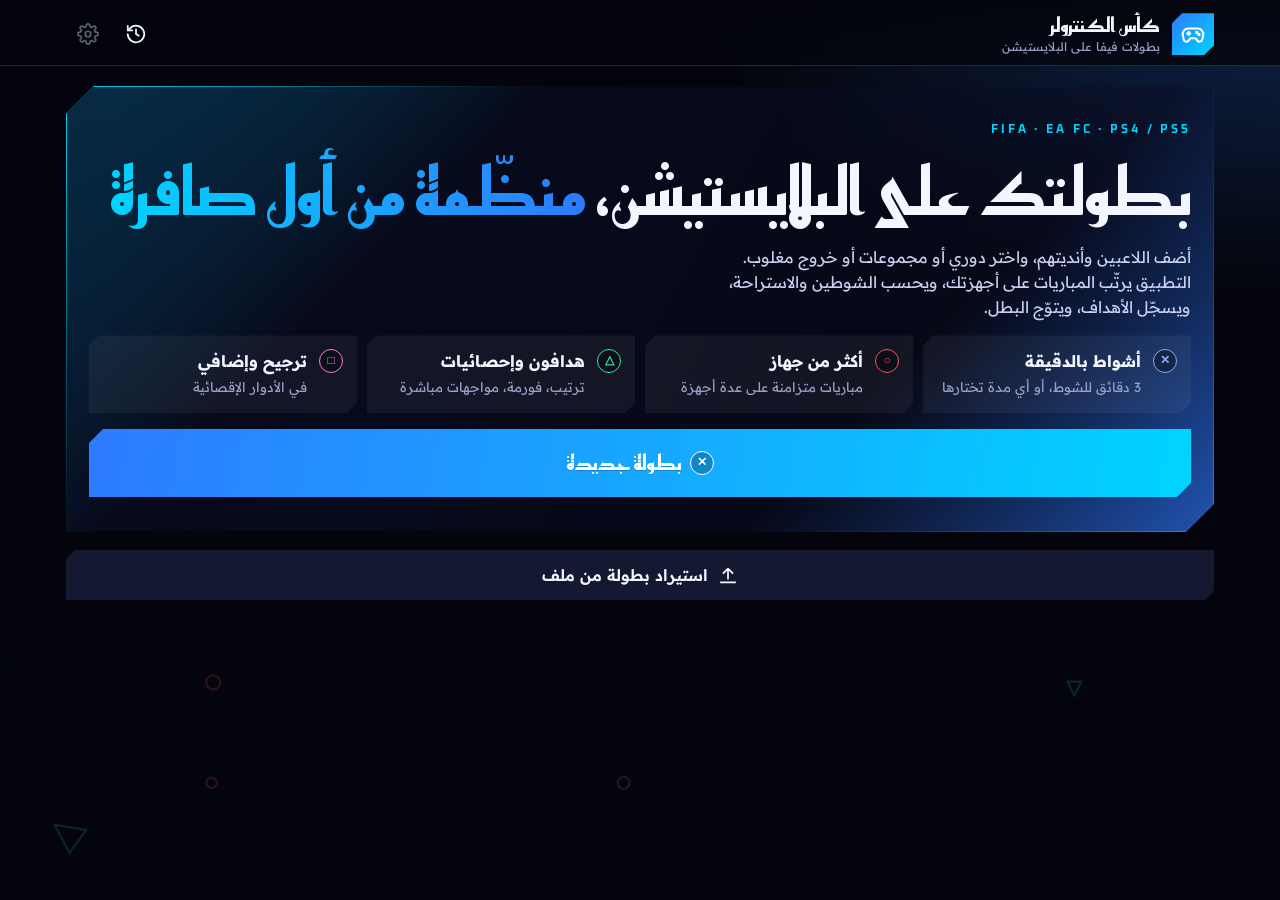
==== commit 4f3260d1: "كأس الكنترولر: هوية بصرية جديدة بأسلوب واجهة البلايستيشن ودعم يد التحكم Co-Authored-By: Claude Opus " ====
--- a/fifa/index.html
+++ b/fifa/index.html
@@ -10,358 +10,379 @@
 <meta name="apple-mobile-web-app-status-bar-style" content="black-translucent">
 <meta name="description" content="تنظيم بطولات فيفا على البلايستيشن.">
 <meta name="claude:viewport-fit-sides" content="cover">
-<meta name="theme-color" content="#090C16">
+<meta name="theme-color" content="#04050C">
 <meta name="mobile-web-app-capable" content="yes">
 <meta name="apple-mobile-web-app-capable" content="yes">
 <meta name="apple-mobile-web-app-title" content="كأس الكنترولر">
 <link rel="stylesheet" href="fonts/fonts.css">
 <style>
-/* Layout: console-room dashboard; a broadcast-style score strip carries each live match, PS face-button colours mark actions and results; bottom tab bar for thumbs. Dark-first. */
+/* Layout: PS-home inspired game menu. Always-dark deep-space ground with drifting face-button shapes; top tab rail switched by L1/R1 (also from a real controller); chamfered glass tiles lit by an accent gradient; each match tile is tinted by both players' club colours. Single deliberate dark look. */
 :root{
-  --bg:#090C16; --bg-2:#0D1222; --surface:#131A2D; --surface-2:#1B2440; --line:#27325A; --ink:#EDF1FF; --muted:#8A95BC;
-  --accent:#4C7DFF; --accent-2:#7B9BFF; --accent-ink:#FFFFFF; --glow:rgba(76,125,255,.32);
-  --tri:#2ED3A0; --circ:#FF5A6A; --cross:#7B9BFF; --sq:#F27BD8;
-  --win:#2ED3A0; --win-soft:rgba(46,211,160,.14); --draw:#F2B84B; --draw-soft:rgba(242,184,75,.15); --loss:#FF5A6A; --loss-soft:rgba(255,90,106,.14);
-  --gold:#FFC94A; --gold-soft:rgba(255,201,74,.14); --shade:rgba(3,5,12,.72);
-  --hud:#0B1020; --hud-ink:#FFFFFF;
-  --f-display:'Lalezar','Readex Pro',system-ui,'Segoe UI',Tahoma,sans-serif;
+  --bg:#04050C; --panel:rgba(17,21,44,.66); --panel-solid:#0F1329; --panel-2:rgba(34,40,80,.55); --edge:rgba(150,170,255,.20); --edge-2:rgba(150,170,255,.38);
+  --ink:#F3F5FF; --muted:#98A1C8; --dim:#5D668F;
+  --a1:#2E7BFF; --a2:#00D4FF; --accent:#3D8BFF; --accent-ink:#FFFFFF; --glow:rgba(46,123,255,.42);
+  --tri:#2EE6A8; --circ:#FF4D63; --cross:#8FA8FF; --sq:#FF79DA;
+  --win:#2EE6A8; --win-soft:rgba(46,230,168,.13); --draw:#FFC24B; --draw-soft:rgba(255,194,75,.14); --loss:#FF4D63; --loss-soft:rgba(255,77,99,.14);
+  --gold:#FFD15C; --gold-soft:rgba(255,209,92,.14); --shade:rgba(2,3,10,.78);
+  --hud:#070A18; --hud-ink:#FFFFFF;
+  --surface:var(--panel); --surface-2:var(--panel-2); --line:var(--edge); --bg-2:var(--panel-solid);
+  --cut:14px; --cut-s:9px;
+  --f-display:'Reem Kufi','Readex Pro',system-ui,'Segoe UI',Tahoma,sans-serif;
   --f-body:'Readex Pro',system-ui,'Segoe UI',Tahoma,sans-serif;
   --f-num:'Oxanium','Readex Pro',ui-monospace,'Segoe UI',sans-serif;
   color-scheme:dark;
 }
-@media (prefers-color-scheme: light){:root:not([data-theme="dark"]){
-  --bg:#EEF1F8; --bg-2:#E6EAF5; --surface:#FFFFFF; --surface-2:#E4E9F5; --line:#CFD7EA; --ink:#0B1124; --muted:#56608A;
-  --accent:#2F5FE8; --accent-2:#2F5FE8; --accent-ink:#FFFFFF; --glow:rgba(47,95,232,.18);
-  --tri:#0E9E72; --circ:#D93848; --cross:#2F5FE8; --sq:#B5379C;
-  --win:#0E9E72; --win-soft:rgba(14,158,114,.12); --draw:#B57F10; --draw-soft:rgba(181,127,16,.13); --loss:#D93848; --loss-soft:rgba(217,56,72,.1);
-  --gold:#A87800; --gold-soft:rgba(232,176,30,.16); --shade:rgba(10,16,36,.5);
-  --hud:#0E1530; --hud-ink:#FFFFFF; color-scheme:light }}
-:root[data-theme="light"]{
-  --bg:#EEF1F8; --bg-2:#E6EAF5; --surface:#FFFFFF; --surface-2:#E4E9F5; --line:#CFD7EA; --ink:#0B1124; --muted:#56608A;
-  --accent:#2F5FE8; --accent-2:#2F5FE8; --accent-ink:#FFFFFF; --glow:rgba(47,95,232,.18);
-  --tri:#0E9E72; --circ:#D93848; --cross:#2F5FE8; --sq:#B5379C;
-  --win:#0E9E72; --win-soft:rgba(14,158,114,.12); --draw:#B57F10; --draw-soft:rgba(181,127,16,.13); --loss:#D93848; --loss-soft:rgba(217,56,72,.1);
-  --gold:#A87800; --gold-soft:rgba(232,176,30,.16); --shade:rgba(10,16,36,.5);
-  --hud:#0E1530; --hud-ink:#FFFFFF; color-scheme:light }
+:root[data-accent="nova"]{--a1:#8B4DFF;--a2:#FF4FD8;--accent:#A060FF;--glow:rgba(160,96,255,.42)}
+:root[data-accent="volcano"]{--a1:#FF3B4E;--a2:#FF9F2E;--accent:#FF5A45;--glow:rgba(255,80,70,.40)}
+:root[data-accent="aurora"]{--a1:#00C98D;--a2:#5BE7FF;--accent:#19D39C;--glow:rgba(25,211,156,.38);--accent-ink:#021510}
+:root[data-accent="gold"]{--a1:#E9A72A;--a2:#FFE58F;--accent:#F5C451;--glow:rgba(245,196,81,.36);--accent-ink:#1A1200}
 
 *{box-sizing:border-box}
 html,body{background:var(--bg);color:var(--ink)}
-body{font-family:var(--f-body);font-size:16px;line-height:1.55;-webkit-tap-highlight-color:transparent;background:var(--bg) radial-gradient(1200px 500px at 85% -10%,var(--glow),transparent 60%) no-repeat}
-body::before{content:"";position:fixed;inset:0 0 auto;height:env(safe-area-inset-top,0px);z-index:30;background:var(--bg)}
+body{font-family:var(--f-body);font-size:16px;line-height:1.55;-webkit-tap-highlight-color:transparent;min-height:100%;
+  background:radial-gradient(900px 520px at 100% -5%,color-mix(in srgb,var(--a1) 28%,transparent),transparent 65%),radial-gradient(800px 600px at -10% 110%,color-mix(in srgb,var(--a2) 16%,transparent),transparent 60%),var(--bg);background-attachment:fixed}
+body::before{content:"";position:fixed;inset:0 0 auto;height:env(safe-area-inset-top,0px);z-index:31;background:var(--bg)}
+#bg-cv{position:fixed;inset:0;width:100%;height:100%;z-index:-1;pointer-events:none;opacity:.5}
 button,input,select,textarea{font:inherit;color:inherit}
 button{cursor:pointer}
-button:disabled{cursor:not-allowed;opacity:.4}
-:focus-visible{outline:3px solid var(--accent);outline-offset:2px}
-h1,h2,h3,h4{margin:0;font-family:var(--f-display);font-weight:400;line-height:1.3;text-wrap:balance;letter-spacing:0}
+button:disabled{cursor:not-allowed;opacity:.38}
+:focus-visible{outline:2px solid var(--a2);outline-offset:3px;box-shadow:0 0 0 6px color-mix(in srgb,var(--a2) 25%,transparent)}
+h1,h2,h3,h4{margin:0;font-family:var(--f-display);font-weight:700;line-height:1.3;text-wrap:balance}
 p{margin:0}
-.ic{width:22px;height:22px;flex:none;fill:none;stroke:currentColor;stroke-width:2;stroke-linecap:round;stroke-linejoin:round}
+.ic{width:22px;height:22px;flex:none;fill:none;stroke:currentColor;stroke-width:1.9;stroke-linecap:round;stroke-linejoin:round}
 .muted{color:var(--muted)} .small{font-size:13px}
-.num{font-family:var(--f-num);font-variant-numeric:tabular-nums;letter-spacing:.01em}
+.num{font-family:var(--f-num);font-variant-numeric:tabular-nums}
 .ltr{direction:ltr;unicode-bidi:isolate}
-
-/* header */
-.top{position:sticky;top:env(safe-area-inset-top,0px);z-index:20;background:color-mix(in srgb,var(--bg) 88%,transparent);backdrop-filter:blur(10px);-webkit-backdrop-filter:blur(10px);border-bottom:1px solid var(--line)}
-.top-in{max-width:1100px;margin:0 auto;display:flex;align-items:center;gap:8px;padding-block:8px;padding-left:max(16px,env(safe-area-inset-left,0px));padding-right:max(16px,env(safe-area-inset-right,0px))}
-.brand{display:flex;align-items:center;gap:10px;background:none;border:0;padding:4px 0;min-width:0;flex:1;text-align:right}
-.logo{width:40px;height:40px;border-radius:12px;background:linear-gradient(135deg,var(--accent),#2A3F99);color:#fff;display:grid;place-items:center;flex:none;box-shadow:0 6px 18px var(--glow)}
+.cut{clip-path:polygon(var(--cut) 0,100% 0,100% calc(100% - var(--cut)),calc(100% - var(--cut)) 100%,0 100%,0 var(--cut))}
+.grad-text{background:linear-gradient(90deg,var(--a2),var(--a1));-webkit-background-clip:text;background-clip:text;color:transparent}
+
+/* top bar + tab rail */
+.top{position:sticky;top:env(safe-area-inset-top,0px);z-index:20;background:linear-gradient(180deg,rgba(4,5,12,.94),rgba(4,5,12,.78));backdrop-filter:blur(14px);-webkit-backdrop-filter:blur(14px);border-bottom:1px solid var(--edge)}
+.top-in{max-width:1180px;margin:0 auto;display:flex;align-items:center;gap:10px;padding-block:10px 6px;padding-left:max(16px,env(safe-area-inset-left,0px));padding-right:max(16px,env(safe-area-inset-right,0px))}
+.brand{display:flex;align-items:center;gap:12px;background:none;border:0;padding:2px 0;min-width:0;flex:1;text-align:right}
+.logo{width:42px;height:42px;display:grid;place-items:center;flex:none;color:#fff;background:linear-gradient(135deg,var(--a1),var(--a2));clip-path:polygon(10px 0,100% 0,100% calc(100% - 10px),calc(100% - 10px) 100%,0 100%,0 10px);box-shadow:0 0 24px var(--glow)}
 .logo .ic{width:26px;height:26px}
 .brand-t{display:grid;min-width:0}
-.brand-t b{font-family:var(--f-display);font-size:20px;font-weight:400;white-space:nowrap;overflow:hidden;text-overflow:ellipsis;line-height:1.3}
-.brand-t small{font-size:12px;color:var(--muted);white-space:nowrap;overflow:hidden;text-overflow:ellipsis}
-.top-act{display:flex;gap:2px}
-.icon-btn{width:44px;height:44px;border-radius:12px;border:1px solid transparent;background:none;display:grid;place-items:center;color:var(--ink)}
-.icon-btn:hover{background:var(--surface-2)}
-.icon-btn[aria-current="page"]{background:var(--surface-2);color:var(--accent-2)}
+.brand-t b{font-family:var(--f-display);font-size:20px;font-weight:700;white-space:nowrap;overflow:hidden;text-overflow:ellipsis;line-height:1.3}
+.brand-t small{font-size:12px;color:var(--muted);white-space:nowrap;overflow:hidden;text-overflow:ellipsis;letter-spacing:.02em}
+.top-act{display:flex;gap:4px}
+.icon-btn{width:44px;height:44px;border:0;background:transparent;display:grid;place-items:center;color:var(--ink);clip-path:polygon(8px 0,100% 0,100% calc(100% - 8px),calc(100% - 8px) 100%,0 100%,0 8px)}
+.icon-btn:hover{background:var(--panel-2)}
+.icon-btn[aria-current="page"]{background:var(--panel-2);color:var(--a2)}
+.rail{direction:ltr;max-width:1180px;margin:0 auto;display:grid;grid-template-columns:auto 1fr auto;align-items:center;gap:6px;padding-block:2px 0;padding-left:max(8px,env(safe-area-inset-left,0px));padding-right:max(8px,env(safe-area-inset-right,0px))}
+.rail .bump{min-width:40px;height:30px;border:1px solid var(--edge-2);border-radius:8px 8px 4px 4px;background:transparent;color:var(--muted);font-family:var(--f-num);font-weight:800;font-size:12px;letter-spacing:.04em}
+.rail .bump:hover{color:var(--ink);border-color:var(--a2)}
+.tabs-rail{direction:rtl;display:flex;gap:2px;overflow-x:auto;scrollbar-width:none;justify-content:flex-start}
+.tabs-rail::-webkit-scrollbar{display:none}
+.tabs-rail button{position:relative;flex:none;background:none;border:0;padding:10px 14px 12px;color:var(--muted);font-family:var(--f-display);font-weight:500;font-size:16px;display:flex;align-items:center;gap:6px;transition:color .15s}
+.tabs-rail button .ic{width:18px;height:18px}
+.tabs-rail button[aria-current="page"]{color:var(--ink);font-weight:700}
+.tabs-rail button[aria-current="page"]::after{content:"";position:absolute;inset-inline:12px;bottom:4px;height:3px;background:linear-gradient(90deg,var(--a2),var(--a1));box-shadow:0 0 12px var(--glow);border-radius:2px}
+.tabs-rail .dot{width:8px;height:8px;border-radius:50%;background:var(--circ);box-shadow:0 0 8px var(--circ);animation:pulse 1.1s infinite}
+.nav,.nav-in{display:none}
+@media (max-width:560px){.tabs-rail button{padding:10px 10px 12px;font-size:15px}.tabs-rail button .ic{display:none}.hud .badge.lg{width:42px;height:48px;font-size:20px}.hud-side{gap:8px;padding:14px 10px}}
 
 /* main */
-.main{max-width:1100px;margin:0 auto;display:grid;gap:16px;padding-block:16px 120px;padding-left:max(16px,env(safe-area-inset-left,0px));padding-right:max(16px,env(safe-area-inset-right,0px))}
+.main{max-width:1180px;margin:0 auto;display:grid;gap:18px;padding-block:20px 60px;padding-left:max(16px,env(safe-area-inset-left,0px));padding-right:max(16px,env(safe-area-inset-right,0px))}
 .main>*{min-width:0}
 .sec-head{display:flex;align-items:center;justify-content:space-between;gap:12px;flex-wrap:wrap}
-.sec-head h2{font-size:28px}
-.eyebrow{font-size:13px;font-weight:600;color:var(--muted)}
-
-/* nav */
-.nav{position:fixed;left:0;right:0;bottom:0;z-index:20;background:var(--bg-2);border-top:1px solid var(--line);padding-bottom:env(safe-area-inset-bottom,0px);padding-left:max(4px,env(safe-area-inset-left,0px));padding-right:max(4px,env(safe-area-inset-right,0px))}
-.nav-in{max-width:680px;margin:0 auto;display:grid;grid-template-columns:repeat(5,1fr)}
-.nav button{position:relative;display:flex;flex-direction:column;align-items:center;gap:3px;padding:9px 2px 10px;background:none;border:0;font-size:12px;font-weight:600;color:var(--muted);min-height:62px}
-.nav button[aria-current="page"]{color:var(--accent-2)}
-.nav button[aria-current="page"]::before{content:"";position:absolute;top:0;inset-inline:26%;height:3px;border-radius:0 0 3px 3px;background:var(--accent)}
-.nav .dot{position:absolute;top:9px;inset-inline-start:calc(50% + 8px);width:9px;height:9px;border-radius:50%;background:var(--circ);animation:pulse 1.2s infinite}
-
-/* surfaces */
-.card{background:var(--surface);border:1px solid var(--line);border-radius:18px;padding:16px;display:grid;gap:14px;min-width:0}
-.card h3{font-size:21px}
-.grid2{display:grid;gap:14px;grid-template-columns:repeat(auto-fit,minmax(min(100%,300px),1fr))}
+.sec-head h2{font-size:clamp(26px,6vw,34px);letter-spacing:-.01em}
+.sec-head h2::before{content:"";display:inline-block;width:10px;height:10px;margin-inline-end:10px;background:linear-gradient(135deg,var(--a2),var(--a1));transform:rotate(45deg) translateY(-3px);box-shadow:0 0 10px var(--glow)}
+.eyebrow{font-size:12px;font-weight:600;color:var(--muted);letter-spacing:.06em}
+
+/* tiles */
+.card,.cons,.kpi,.award,.clock-card,.mrow,.banner,.note,.preview,.errs,.tbl-wrap,.lb-row,.res,.tl-row,.bm,.fmt button,.gbtn{clip-path:polygon(var(--cut) 0,100% 0,100% calc(100% - var(--cut)),calc(100% - var(--cut)) 100%,0 100%,0 var(--cut));border-radius:0}
+.lb-row,.res,.tl-row,.bm{--cut:8px}
+.card{background:linear-gradient(var(--panel),var(--panel)) padding-box,linear-gradient(135deg,var(--edge-2),transparent 40%,transparent 60%,var(--edge)) border-box;border:1px solid transparent;padding:18px;display:grid;gap:14px;min-width:0;backdrop-filter:blur(8px);-webkit-backdrop-filter:blur(8px)}
+.card h3{font-size:20px}
+.grid2{display:grid;gap:16px;grid-template-columns:repeat(auto-fit,minmax(min(100%,320px),1fr))}
 .grid2>*{min-width:0}
 .row{display:flex;flex-wrap:wrap;gap:10px;align-items:center}
-.stack{display:grid;gap:10px}
+.stack{display:grid;gap:12px}
 .split{display:flex;justify-content:space-between;align-items:center;gap:10px;flex-wrap:wrap}
 
 /* buttons */
-.btn{display:inline-flex;align-items:center;justify-content:center;gap:8px;min-height:50px;padding:0 18px;border-radius:14px;border:1px solid var(--line);background:var(--surface-2);color:var(--ink);font-weight:600;transition:transform .12s ease,background .15s,box-shadow .15s;white-space:nowrap}
+.btn{--c:var(--cut-s);display:inline-flex;align-items:center;justify-content:center;gap:9px;min-height:50px;padding:0 20px;border:0;background:var(--panel-2);color:var(--ink);font-weight:600;white-space:nowrap;clip-path:polygon(var(--c) 0,100% 0,100% calc(100% - var(--c)),calc(100% - var(--c)) 100%,0 100%,0 var(--c));transition:transform .12s ease,filter .15s,background .15s}
+.btn:hover:not(:disabled){background:color-mix(in srgb,var(--panel-2) 70%,var(--a1) 30%)}
 .btn:active:not(:disabled){transform:scale(.97)}
-.btn-primary{background:var(--accent);color:var(--accent-ink);border-color:transparent;box-shadow:0 6px 20px var(--glow)}
+.btn-primary{background:linear-gradient(100deg,var(--a1),var(--a2));color:var(--accent-ink);font-weight:700;text-shadow:0 1px 0 rgba(0,0,0,.18)}
+.btn-primary:hover:not(:disabled){background:linear-gradient(100deg,var(--a1),var(--a2));filter:brightness(1.12)}
 .btn-ghost{background:transparent}
-.btn-danger{color:var(--circ);border-color:color-mix(in srgb,var(--circ) 60%,transparent);background:transparent}
-.btn-xl{min-height:66px;font-size:clamp(17px,4.8vw,21px);width:100%;border-radius:18px}
-.btn-sm{min-height:40px;padding:0 12px;font-size:14px;border-radius:11px}
+.btn-danger{background:var(--loss-soft);color:var(--circ)}
+.btn-danger:hover:not(:disabled){background:rgba(255,77,99,.24)}
+.btn-xl{--c:14px;min-height:68px;font-size:clamp(17px,4.8vw,21px);width:100%;font-family:var(--f-display)}
+.btn-sm{--c:6px;min-height:40px;padding:0 13px;font-size:14px}
 .btn-wide{width:100%}
-.ps{display:inline-grid;place-items:center;width:22px;height:22px;border-radius:50%;border:2px solid currentColor;font-size:12px;line-height:1;flex:none;font-family:var(--f-num);font-weight:800}
-.ps svg{width:12px;height:12px}
+.ps{display:inline-grid;place-items:center;width:24px;height:24px;border-radius:50%;background:rgba(0,0,0,.35);border:1.5px solid currentColor;font-size:12px;line-height:1;flex:none;font-family:var(--f-num);font-weight:800}
 .ps.x{color:var(--cross)} .ps.o{color:var(--circ)} .ps.t{color:var(--tri)} .ps.s{color:var(--sq)}
-.btn-primary .ps{color:#fff}
+.btn-primary .ps{color:#fff;background:rgba(0,0,0,.22)}
 
 /* chips */
-.chip{display:inline-flex;align-items:center;gap:5px;padding:3px 10px;border-radius:99px;font-size:12px;font-weight:600;background:var(--surface-2);color:var(--ink);white-space:nowrap}
+.chip{display:inline-flex;align-items:center;gap:6px;padding:3px 10px;font-size:12px;font-weight:600;background:var(--panel-2);color:var(--ink);white-space:nowrap;clip-path:polygon(6px 0,100% 0,100% calc(100% - 6px),calc(100% - 6px) 100%,0 100%,0 6px)}
 .chip.live{background:var(--loss-soft);color:var(--circ)}
-.chip.live::before{content:"";width:7px;height:7px;border-radius:50%;background:currentColor;animation:pulse 1.1s infinite}
-.chip.ok{background:var(--win-soft);color:var(--win)}
-.chip.warn{background:var(--draw-soft);color:var(--draw)}
-.chip.gold{background:var(--gold-soft);color:var(--gold)}
-.chip.acc{background:var(--glow);color:var(--accent-2)}
-
-/* club badge */
-.badge{width:34px;height:34px;border-radius:10px;display:grid;place-items:center;font-family:var(--f-display);font-size:17px;color:#fff;flex:none;line-height:1;box-shadow:inset 0 -3px 0 rgba(0,0,0,.22)}
-.badge.lg{width:56px;height:56px;border-radius:16px;font-size:28px}
-.badge.sm{width:26px;height:26px;border-radius:8px;font-size:14px}
-
-/* HUD score strip */
-.hud{background:var(--hud);color:var(--hud-ink);border-radius:20px;overflow:hidden;border:1px solid rgba(255,255,255,.08);box-shadow:0 18px 40px rgba(0,0,0,.35)}
+.chip.live::before{content:"";width:7px;height:7px;border-radius:50%;background:currentColor;box-shadow:0 0 8px currentColor;animation:pulse 1.1s infinite}
+.chip.ok{background:var(--win-soft);color:var(--win)} .chip.warn{background:var(--draw-soft);color:var(--draw)}
+.chip.gold{background:var(--gold-soft);color:var(--gold)} .chip.acc{background:color-mix(in srgb,var(--a1) 22%,transparent);color:var(--a2)}
+
+/* club badge: hexagon crest */
+.badge{width:34px;height:38px;display:grid;place-items:center;font-family:var(--f-display);font-weight:700;font-size:16px;color:#fff;flex:none;line-height:1;clip-path:polygon(50% 0,100% 22%,100% 78%,50% 100%,0 78%,0 22%);background-image:linear-gradient(160deg,rgba(255,255,255,.28),transparent 55%,rgba(0,0,0,.25))!important;background-blend-mode:overlay}
+.badge.lg{width:58px;height:66px;font-size:28px}
+.badge.sm{width:26px;height:30px;font-size:13px}
+
+/* broadcast HUD */
+.hud{position:relative;background:linear-gradient(100deg,color-mix(in srgb,var(--ca,#333) 55%,#070A18) 0%,#070A18 42%,#070A18 58%,color-mix(in srgb,var(--cb,#333) 55%,#070A18) 100%);color:#fff;clip-path:polygon(18px 0,calc(100% - 18px) 0,100% 18px,100% 100%,0 100%,0 18px);box-shadow:0 20px 50px rgba(0,0,0,.5)}
+.hud::after{content:"";position:absolute;inset:auto 0 0;height:2px;background:linear-gradient(90deg,var(--ca,#fff),var(--a2),var(--cb,#fff))}
 .hud-strip{display:grid;grid-template-columns:1fr auto 1fr;align-items:stretch}
-.hud-side{display:flex;align-items:center;gap:10px;padding:14px 12px;min-width:0;position:relative}
+.hud-side{display:flex;align-items:center;gap:12px;padding:16px 14px;min-width:0}
 .hud-side.b{flex-direction:row-reverse;text-align:left}
-.hud-side::after{content:"";position:absolute;inset-block:0;width:6px;background:var(--c)}
-.hud-side.a::after{right:0} .hud-side.b::after{left:0}
+.hud-side::after{display:none}
 .hud-name{display:grid;min-width:0}
-.hud-name b{font-family:var(--f-display);font-size:clamp(18px,5vw,28px);font-weight:400;line-height:1.2;overflow:hidden;text-overflow:ellipsis;white-space:nowrap}
-.hud-name small{font-size:12px;opacity:.7;overflow:hidden;text-overflow:ellipsis;white-space:nowrap}
-.hud-score{display:flex;align-items:center;gap:6px;padding:0 6px;background:rgba(255,255,255,.06);font-family:var(--f-num);font-weight:800;font-size:clamp(38px,11vw,64px);line-height:1;direction:ltr}
-.hud-score i{font-style:normal;opacity:.45;font-size:.6em}
-.hud-score .pk{font-size:.38em;opacity:.8;align-self:flex-end;padding-bottom:6px}
-.hud-clock{display:flex;justify-content:center;align-items:center;gap:10px;padding:8px 12px;background:rgba(255,255,255,.04);border-top:1px solid rgba(255,255,255,.07);flex-wrap:wrap}
-.hud-clock .per{font-size:13px;font-weight:700;padding:3px 10px;border-radius:8px;background:rgba(255,255,255,.1)}
-.hud-clock .per.live{background:#FF5A6A;color:#fff}
+.hud-name b{font-family:var(--f-display);font-size:clamp(17px,4.8vw,28px);font-weight:700;line-height:1.25;overflow:hidden;text-overflow:ellipsis;white-space:nowrap}
+.hud-name small{font-size:12px;opacity:.72;overflow:hidden;text-overflow:ellipsis;white-space:nowrap}
+.hud-score{display:flex;align-items:center;gap:8px;padding:0 10px;font-family:var(--f-num);font-weight:800;font-size:clamp(40px,12vw,70px);line-height:1;direction:ltr;text-shadow:0 0 24px rgba(255,255,255,.25)}
+.hud-score i{font-style:normal;opacity:.35;font-size:.55em}
+.hud-score .pk{font-size:.36em;opacity:.85;align-self:flex-end;padding-bottom:8px}
+.hud-clock{display:flex;justify-content:center;align-items:center;gap:10px;padding:8px 12px;background:rgba(0,0,0,.35);flex-wrap:wrap}
+.hud-clock .per{font-size:12px;font-weight:700;padding:3px 12px;background:rgba(255,255,255,.1);letter-spacing:.04em;clip-path:polygon(6px 0,100% 0,calc(100% - 6px) 100%,0 100%)}
+.hud-clock .per.live{background:var(--circ);color:#fff;box-shadow:0 0 14px var(--circ)}
 .hud-clock .t{font-family:var(--f-num);font-weight:700;font-size:20px;direction:ltr}
-.clock-xl{font-family:var(--f-num);font-weight:800;font-size:clamp(78px,24vw,190px);line-height:1;text-align:center;direction:ltr;letter-spacing:.02em;font-variant-numeric:tabular-nums}
-.clock-xl.low{color:var(--draw)}
-.clock-xl.zero{color:var(--circ);animation:blink 1s steps(2,start) infinite}
-.bar{height:6px;background:var(--surface-2);border-radius:99px;overflow:hidden}
-.bar i{display:block;height:100%;width:0;background:var(--accent);border-radius:99px;transition:width .3s linear}
+
+/* arena (match screen background) */
+.arena{position:relative;display:grid;gap:18px}
+.arena::before{content:"";position:fixed;inset:0;z-index:-1;pointer-events:none;background:radial-gradient(700px 500px at 100% 30%,color-mix(in srgb,var(--ca) 30%,transparent),transparent 70%),radial-gradient(700px 500px at 0% 70%,color-mix(in srgb,var(--cb) 26%,transparent),transparent 70%)}
+.clock-xl{font-family:var(--f-num);font-weight:800;font-size:clamp(84px,25vw,200px);line-height:1;text-align:center;direction:ltr;letter-spacing:.02em;font-variant-numeric:tabular-nums;background:linear-gradient(180deg,#fff 30%,color-mix(in srgb,var(--a2) 60%,#fff));-webkit-background-clip:text;background-clip:text;color:transparent;filter:drop-shadow(0 0 28px var(--glow))}
+.clock-xl.low{background:linear-gradient(180deg,#FFE3A1,var(--draw));-webkit-background-clip:text;background-clip:text;filter:drop-shadow(0 0 28px rgba(255,194,75,.5))}
+.clock-xl.zero{background:none;color:var(--circ);animation:blink 1s steps(2,start) infinite}
+.bar{height:4px;background:var(--panel-2);overflow:hidden}
+.bar i{display:block;height:100%;width:0;background:linear-gradient(90deg,var(--a2),var(--a1));box-shadow:0 0 10px var(--glow);transition:width .3s linear}
 .periods{display:grid;grid-template-columns:repeat(var(--n),1fr);gap:6px}
-.periods span{height:6px;border-radius:99px;background:var(--surface-2)}
-.periods span.done{background:var(--accent)}
-.periods span.now{background:linear-gradient(90deg,var(--accent) var(--p),var(--surface-2) var(--p))}
-
-/* console cards */
-.consoles{display:grid;gap:14px;grid-template-columns:repeat(auto-fit,minmax(min(100%,330px),1fr))}
-.cons{background:var(--surface);border:1px solid var(--line);border-radius:20px;padding:14px;display:grid;gap:12px;position:relative;overflow:hidden;min-width:0}
-.cons.on{border-color:color-mix(in srgb,var(--circ) 55%,var(--line))}
+.periods span{height:5px;background:var(--panel-2);transform:skewX(-20deg)}
+.periods span.done{background:linear-gradient(90deg,var(--a2),var(--a1))}
+.periods span.now{background:linear-gradient(90deg,var(--a2) var(--p),var(--panel-2) var(--p));box-shadow:0 0 10px var(--glow)}
+.clock-card{background:linear-gradient(rgba(7,10,24,.72),rgba(7,10,24,.72)) padding-box,linear-gradient(135deg,var(--a2),transparent 35%,transparent 65%,var(--a1)) border-box;border:1px solid transparent;padding:20px;display:grid;gap:14px;backdrop-filter:blur(10px);-webkit-backdrop-filter:blur(10px)}
+
+/* console bays */
+.consoles{display:grid;gap:16px;grid-template-columns:repeat(auto-fit,minmax(min(100%,340px),1fr))}
+.cons{position:relative;padding:18px;display:grid;gap:14px;min-width:0;background:linear-gradient(115deg,color-mix(in srgb,var(--ca,#223) 42%,rgba(8,10,24,.9)) 0%,rgba(8,10,24,.88) 46%,rgba(8,10,24,.88) 54%,color-mix(in srgb,var(--cb,#223) 42%,rgba(8,10,24,.9)) 100%) padding-box,linear-gradient(135deg,var(--edge-2),transparent 45%,var(--edge)) border-box;border:1px solid transparent}
+.cons.on{background:linear-gradient(115deg,color-mix(in srgb,var(--ca) 55%,#080A18) 0%,#080A18 45%,#080A18 55%,color-mix(in srgb,var(--cb) 55%,#080A18) 100%) padding-box,linear-gradient(135deg,var(--circ),transparent 40%,transparent 60%,var(--a2)) border-box}
 .cons-head{display:flex;justify-content:space-between;align-items:center;gap:8px}
-.cons-head b{font-family:var(--f-display);font-size:19px;font-weight:400;display:flex;gap:8px;align-items:center}
+.cons-head b{font-family:var(--f-display);font-size:19px;display:flex;gap:8px;align-items:center}
 .vs{display:grid;grid-template-columns:1fr auto 1fr;align-items:center;gap:10px}
-.vs .p{display:flex;align-items:center;gap:8px;min-width:0}
+.vs .p{display:flex;align-items:center;gap:10px;min-width:0}
 .vs .p.b{flex-direction:row-reverse;text-align:left}
-.vs .p span{font-weight:700;overflow:hidden;text-overflow:ellipsis;white-space:nowrap;min-width:0}
-.vs .mid{font-family:var(--f-num);font-weight:800;font-size:22px;direction:ltr;color:var(--muted)}
-.vs .mid.sc{color:var(--ink);font-size:30px}
-.mini-clock{font-family:var(--f-num);font-weight:800;font-size:44px;line-height:1;direction:ltr;text-align:center}
+.vs .p span{font-weight:700;font-size:17px;overflow:hidden;text-overflow:ellipsis;white-space:nowrap;min-width:0}
+.vs .mid{font-family:var(--f-num);font-weight:800;font-size:20px;direction:ltr;color:var(--muted);letter-spacing:.1em}
+.vs .mid.sc{color:#fff;font-size:34px;letter-spacing:0;text-shadow:0 0 18px rgba(255,255,255,.3)}
+.mini-clock{font-family:var(--f-num);font-weight:800;font-size:48px;line-height:1;direction:ltr;text-align:center;color:#fff;text-shadow:0 0 20px var(--glow)}
 
 /* kpis */
-.kpis{display:grid;grid-template-columns:repeat(4,1fr);gap:10px}
-.kpi{background:var(--surface);border:1px solid var(--line);border-radius:16px;padding:12px 14px;display:grid;gap:2px;min-width:0}
-.kpi b{font-family:var(--f-num);font-size:28px;font-weight:800;line-height:1.1}
-.kpi span{font-size:13px;color:var(--muted)}
+.kpis{display:grid;grid-template-columns:repeat(4,1fr);gap:12px}
+.kpi{background:var(--panel);padding:14px 16px;display:grid;gap:2px;min-width:0;border-inline-start:3px solid var(--a2)}
+.kpi b{font-family:var(--f-num);font-size:30px;font-weight:800;line-height:1.1}
+.kpi span{font-size:12px;color:var(--muted);letter-spacing:.04em}
 @media (max-width:560px){.kpis{grid-template-columns:repeat(2,1fr)}}
 .progress{display:grid;gap:6px}
 
 /* hero */
-.hero{position:relative;overflow:hidden;isolation:isolate;border-radius:24px;padding:26px 20px;display:grid;gap:14px;background:linear-gradient(140deg,#13204A,#0A0F22 60%);color:#fff;border:1px solid rgba(255,255,255,.08)}
-.hero canvas{position:absolute;inset:0;width:100%;height:100%;z-index:-1;opacity:.55}
-.hero h1{font-size:clamp(34px,9vw,58px);line-height:1.15}
-.hero p{max-width:48ch;opacity:.88}
-.hero .eyebrow{color:#B8C6FF}
-.feat{display:grid;gap:10px;grid-template-columns:repeat(auto-fit,minmax(min(100%,190px),1fr))}
-.feat div{background:rgba(255,255,255,.07);border-radius:14px;padding:12px;display:flex;gap:10px;align-items:flex-start}
+.hero{position:relative;overflow:hidden;isolation:isolate;padding:34px 22px;display:grid;gap:16px;min-height:0;background:linear-gradient(120deg,rgba(8,12,34,.85),rgba(8,12,34,.35)) padding-box,linear-gradient(135deg,var(--a2),transparent 30%,transparent 70%,var(--a1)) border-box;border:1px solid transparent;clip-path:polygon(28px 0,100% 0,100% calc(100% - 28px),calc(100% - 28px) 100%,0 100%,0 28px)}
+.hero canvas{display:none}
+.hero h1{font-size:clamp(36px,9.5vw,66px);line-height:1.12;letter-spacing:-.01em}
+.hero h1 em{font-style:normal;background:linear-gradient(90deg,var(--a2),var(--a1));-webkit-background-clip:text;background-clip:text;color:transparent}
+.hero p{max-width:50ch;color:#C9D0F0}
+.hero .eyebrow{color:var(--a2);font-family:var(--f-num);letter-spacing:.24em;font-weight:700}
+.feat{display:grid;gap:10px;grid-template-columns:repeat(auto-fit,minmax(min(100%,200px),1fr))}
+.feat div{background:rgba(255,255,255,.05);padding:14px;display:flex;gap:12px;align-items:flex-start;clip-path:polygon(10px 0,100% 0,100% calc(100% - 10px),calc(100% - 10px) 100%,0 100%,0 10px)}
 .feat b{display:block;font-weight:700}
-.feat small{opacity:.8}
+.feat small{color:var(--muted)}
 
 /* tables */
-.tbl-wrap{overflow-x:auto;border:1px solid var(--line);border-radius:16px;background:var(--surface)}
+.tbl-wrap{overflow-x:auto;background:var(--panel)}
 table{width:100%;border-collapse:collapse}
-th,td{padding:10px 8px;text-align:center;border-bottom:1px solid var(--line);white-space:nowrap;font-variant-numeric:tabular-nums}
+th,td{padding:11px 8px;text-align:center;white-space:nowrap;font-variant-numeric:tabular-nums}
+tbody tr{border-top:1px solid var(--edge)}
 td{font-family:var(--f-num);font-weight:600}
-tr:last-child td{border-bottom:0}
-th{font-size:12px;color:var(--muted);font-weight:600;background:var(--surface-2)}
-td.name{text-align:right;font-family:var(--f-body);font-weight:600;min-width:150px}
-td.name .in{display:flex;align-items:center;gap:8px}
+th{font-size:11px;color:var(--muted);font-weight:600;letter-spacing:.06em;background:rgba(0,0,0,.25)}
+td.name{text-align:right;font-family:var(--f-body);font-weight:600;min-width:160px}
+td.name .in{display:flex;align-items:center;gap:10px}
 td.name .in span{display:grid;line-height:1.25}
 td.name small{font-size:11px;color:var(--muted);font-weight:400}
-td.pts{font-weight:800;font-size:18px}
-tr.q td:first-child{box-shadow:inset -4px 0 0 var(--tri)}
+td.pts{font-weight:800;font-size:19px;color:#fff;text-shadow:0 0 12px var(--glow)}
+tr.q td:first-child{box-shadow:inset -3px 0 0 var(--tri)}
 tr.top td{background:var(--gold-soft)}
+tbody tr:hover td{background:rgba(255,255,255,.03)}
 .form{display:inline-flex;gap:3px;direction:rtl}
-.form i{width:18px;height:18px;border-radius:5px;font-style:normal;font-size:10px;font-weight:800;display:grid;place-items:center;color:#fff;font-family:var(--f-body)}
+.form i{width:18px;height:18px;font-style:normal;font-size:10px;font-weight:800;display:grid;place-items:center;color:#05060D;font-family:var(--f-body);transform:skewX(-12deg)}
 .form .W{background:var(--win)} .form .D{background:var(--draw)} .form .L{background:var(--loss)}
 .tabs{display:flex;gap:6px;overflow-x:auto;padding-bottom:2px}
-.tabs button{flex:none;min-height:42px;padding:0 16px;border-radius:12px;border:1px solid var(--line);background:var(--surface);font-weight:600}
-.tabs button[aria-pressed="true"]{background:var(--ink);color:var(--bg);border-color:var(--ink)}
+.tabs button{flex:none;min-height:42px;padding:0 18px;border:0;background:var(--panel-2);font-weight:600;clip-path:polygon(8px 0,100% 0,calc(100% - 8px) 100%,0 100%)}
+.tabs button[aria-pressed="true"]{background:linear-gradient(100deg,var(--a1),var(--a2));color:var(--accent-ink)}
 
 /* match list */
 .mlist{display:grid;gap:8px}
-.mrow{display:grid;grid-template-columns:1fr auto;gap:6px;align-items:center;background:var(--surface);border:1px solid var(--line);border-radius:16px;padding:6px}
-.mrow.live{border-color:var(--circ)}
-.mrow.next{border-color:var(--accent);border-style:dashed}
-.mrow.cancel{opacity:.55}
-.mmain{display:grid;grid-template-columns:auto 1fr;gap:10px;align-items:center;background:none;border:0;padding:8px;text-align:right;min-width:0;border-radius:12px;color:var(--ink)}
-.mmain:hover{background:var(--surface-2)}
-.mno{width:36px;height:36px;border-radius:10px;background:var(--surface-2);display:grid;place-items:center;font-family:var(--f-num);font-weight:800}
+.mrow{display:grid;grid-template-columns:1fr auto;gap:6px;align-items:center;background:var(--panel);padding:6px;--cut:10px;border-inline-start:3px solid transparent}
+.mrow.live{border-inline-start-color:var(--circ);background:linear-gradient(90deg,var(--loss-soft),var(--panel))}
+.mrow.next{border-inline-start-color:var(--a2)}
+.mrow.cancel{opacity:.5}
+.mmain{display:grid;grid-template-columns:auto 1fr;gap:12px;align-items:center;background:none;border:0;padding:8px;text-align:right;min-width:0;color:var(--ink)}
+.mmain:hover{background:rgba(255,255,255,.03)}
+.mno{width:38px;height:38px;display:grid;place-items:center;font-family:var(--f-num);font-weight:800;color:var(--muted);background:rgba(0,0,0,.3);clip-path:polygon(50% 0,100% 25%,100% 75%,50% 100%,0 75%,0 25%)}
 .mrow.live .mno{background:var(--circ);color:#fff}
 .mbody{display:grid;gap:5px;min-width:0}
 .mt{display:grid;grid-template-columns:1fr auto 1fr;gap:8px;align-items:center}
-.mt .p{display:flex;align-items:center;gap:6px;min-width:0}
+.mt .p{display:flex;align-items:center;gap:8px;min-width:0}
 .mt .p.b{flex-direction:row-reverse;text-align:left}
 .mt .p span{font-weight:600;overflow:hidden;text-overflow:ellipsis;white-space:nowrap}
-.mt .sc{font-family:var(--f-num);font-weight:800;direction:ltr;min-width:56px;text-align:center}
-.mt .sc.vs{color:var(--muted);font-family:var(--f-body);font-weight:500;font-size:13px}
+.mt .sc{font-family:var(--f-num);font-weight:800;direction:ltr;min-width:60px;text-align:center;font-size:18px}
+.mt .sc.vs{color:var(--dim);font-family:var(--f-num);font-weight:700;font-size:13px;letter-spacing:.12em}
 .mt .w span{color:var(--win)}
 .mmeta{display:flex;gap:6px;flex-wrap:wrap;align-items:center;font-size:12px;color:var(--muted)}
 .arrows{display:flex;flex-direction:column;gap:2px}
 .arrows .icon-btn{width:40px;height:36px}
-.round-h{font-size:14px;color:var(--muted);font-weight:600;margin-top:6px}
 
 /* bracket */
-.bracket{display:grid;grid-auto-flow:column;grid-auto-columns:minmax(200px,1fr);gap:14px;overflow-x:auto;padding-bottom:6px}
-.bcol{display:grid;gap:10px;align-content:space-around}
-.bcol h4{font-size:17px;color:var(--muted)}
-.bm{border:1px solid var(--line);border-radius:12px;background:var(--surface);overflow:hidden}
-.bm div{display:flex;justify-content:space-between;align-items:center;gap:8px;padding:8px 10px;min-height:42px}
-.bm div+div{border-top:1px solid var(--line)}
-.bm .w{background:var(--win-soft);font-weight:700}
-.bm .tbd{color:var(--muted)}
+.bracket{display:grid;grid-auto-flow:column;grid-auto-columns:minmax(210px,1fr);gap:16px;overflow-x:auto;padding-bottom:6px}
+.bcol{display:grid;gap:12px;align-content:space-around}
+.bcol h4{font-size:15px;color:var(--a2);letter-spacing:.04em}
+.bm{background:var(--panel-2);overflow:hidden}
+.bm div{display:flex;justify-content:space-between;align-items:center;gap:8px;padding:9px 12px;min-height:44px}
+.bm div+div{border-top:1px solid var(--edge)}
+.bm .w{background:linear-gradient(90deg,var(--win-soft),transparent);font-weight:700}
+.bm .tbd{color:var(--dim)}
 .bm .nm{display:flex;align-items:center;gap:8px;min-width:0}
 .bm .nm span{overflow:hidden;text-overflow:ellipsis;white-space:nowrap}
 
 /* leaderboards */
 .lb{display:grid;gap:6px}
-.lb-row{display:grid;grid-template-columns:30px auto 1fr auto;gap:10px;align-items:center;padding:8px 10px;border-radius:12px;background:var(--surface-2)}
-.lb-row .rk{font-family:var(--f-num);font-weight:800;color:var(--muted);text-align:center}
-.lb-row:first-child .rk{color:var(--gold)}
+.lb-row{display:grid;grid-template-columns:32px auto 1fr auto;gap:12px;align-items:center;padding:9px 12px;background:var(--panel-2)}
+.lb-row .rk{font-family:var(--f-num);font-weight:800;color:var(--muted);text-align:center;font-size:17px}
+.lb-row:first-child{background:linear-gradient(90deg,var(--gold-soft),var(--panel-2))}
+.lb-row:first-child .rk{color:var(--gold);text-shadow:0 0 10px rgba(255,209,92,.5)}
 .lb-row .who{display:grid;min-width:0;line-height:1.3}
 .lb-row .who span{font-weight:600;overflow:hidden;text-overflow:ellipsis;white-space:nowrap}
 .lb-row .who small{font-size:12px;color:var(--muted);overflow:hidden;text-overflow:ellipsis;white-space:nowrap}
-.lb-row b{font-family:var(--f-num);font-size:20px;font-weight:800}
-.awards{display:grid;gap:10px;grid-template-columns:repeat(auto-fit,minmax(min(100%,220px),1fr))}
-.award{background:var(--surface);border:1px solid var(--line);border-radius:16px;padding:14px;display:grid;gap:6px;min-width:0}
-.award .lbl{font-size:13px;color:var(--muted);display:flex;gap:8px;align-items:center}
-.award b{font-family:var(--f-display);font-size:22px;font-weight:400;overflow-wrap:anywhere;line-height:1.3}
+.lb-row b{font-family:var(--f-num);font-size:21px;font-weight:800}
+.awards{display:grid;gap:12px;grid-template-columns:repeat(auto-fit,minmax(min(100%,230px),1fr))}
+.award{background:linear-gradient(150deg,color-mix(in srgb,var(--a1) 16%,var(--panel-solid)),var(--panel-solid));padding:16px;display:grid;gap:8px;min-width:0}
+.award .lbl{font-size:12px;color:var(--a2);display:flex;gap:8px;align-items:center;letter-spacing:.04em;font-weight:600}
+.award b{font-family:var(--f-display);font-size:22px;overflow-wrap:anywhere;line-height:1.3}
 .award small{color:var(--muted)}
 .h2h th,.h2h td{padding:8px 6px;font-size:13px}
 .h2h td.c{min-width:64px}
-.h2h td.self{background:var(--surface-2)}
+.h2h td.self{background:repeating-linear-gradient(45deg,transparent 0 6px,rgba(255,255,255,.04) 6px 12px)}
 .h2h td .w{color:var(--win)} .h2h td .l{color:var(--loss)}
 
 /* forms */
 .field{display:grid;gap:6px;min-width:0}
 .field>label,.lbl{font-size:14px;font-weight:600}
 .hint{font-size:13px;color:var(--muted)}
-input[type=text],input[type=number],select,textarea{width:100%;min-height:48px;border-radius:12px;border:1px solid var(--line);background:var(--bg-2);color:var(--ink);padding:0 12px}
-input[type=file]{width:100%;font-size:14px;padding:10px;border:1px dashed var(--line);border-radius:12px;background:var(--bg-2)}
+input[type=text],input[type=number],select,textarea{width:100%;min-height:48px;border:1px solid var(--edge);background:rgba(0,0,0,.35);color:var(--ink);padding:0 12px;border-radius:0;clip-path:polygon(8px 0,100% 0,100% calc(100% - 8px),calc(100% - 8px) 100%,0 100%,0 8px)}
+input[type=text]:focus,input[type=number]:focus,textarea:focus{border-color:var(--a2);outline:none;box-shadow:inset 0 0 0 1px var(--a2)}
+input[type=file]{width:100%;font-size:14px;padding:12px;border:1px dashed var(--edge-2);background:rgba(0,0,0,.25)}
+input[type=range]{accent-color:var(--a2)}
 textarea{padding:10px 12px;min-height:150px;font-family:ui-monospace,Menlo,Consolas,monospace;font-size:13px;direction:ltr;text-align:left}
 .seg{display:flex;flex-wrap:wrap;gap:6px}
-.seg button{flex:1 1 auto;min-height:46px;border-radius:12px;border:1px solid var(--line);background:var(--surface-2);padding:0 14px;font-weight:600}
-.seg button[aria-pressed="true"]{background:var(--accent);color:var(--accent-ink);border-color:var(--accent)}
+.seg button{flex:1 1 auto;min-height:46px;border:0;background:var(--panel-2);padding:0 14px;font-weight:600;clip-path:polygon(8px 0,100% 0,100% calc(100% - 8px),calc(100% - 8px) 100%,0 100%,0 8px)}
+.seg button[aria-pressed="true"]{background:linear-gradient(100deg,var(--a1),var(--a2));color:var(--accent-ink)}
 .chk{display:flex;gap:10px;align-items:flex-start;padding:6px 0}
-.chk input{width:22px;height:22px;margin-top:2px;accent-color:var(--accent);flex:none}
+.chk input{width:22px;height:22px;margin-top:2px;accent-color:var(--a1);flex:none}
 .prow{display:grid;grid-template-columns:auto 1fr 1fr 44px;gap:8px;align-items:center}
 @media (max-width:520px){.prow{grid-template-columns:auto 1fr 44px}.prow .club{grid-column:2/3}.prow .del{grid-row:1;grid-column:3}}
-.swatch{width:44px;height:44px;border-radius:12px;border:2px solid rgba(255,255,255,.25);display:grid;place-items:center;color:#fff;font-family:var(--f-display);font-size:18px}
+.swatch{width:42px;height:48px;border:0;display:grid;place-items:center;color:#fff;font-family:var(--f-display);font-weight:700;font-size:17px;clip-path:polygon(50% 0,100% 22%,100% 78%,50% 100%,0 78%,0 22%)}
 .fmt{display:grid;gap:10px;grid-template-columns:repeat(auto-fit,minmax(min(100%,220px),1fr))}
-.fmt button{display:grid;gap:4px;text-align:right;padding:14px;border-radius:16px;border:1px solid var(--line);background:var(--surface-2);min-height:96px;align-content:start}
-.fmt button b{font-family:var(--f-display);font-size:19px;font-weight:400}
+.fmt button{display:grid;gap:4px;text-align:right;padding:16px;border:0;background:var(--panel-2);min-height:100px;align-content:start;position:relative}
+.fmt button b{font-family:var(--f-display);font-size:19px}
 .fmt button small{color:var(--muted);font-size:13px}
-.fmt button[aria-pressed="true"]{border-color:var(--accent);box-shadow:inset 0 0 0 2px var(--accent);background:var(--glow)}
+.fmt button[aria-pressed="true"]{background:linear-gradient(150deg,color-mix(in srgb,var(--a1) 45%,var(--panel-solid)),var(--panel-solid));box-shadow:inset 0 -3px 0 var(--a2)}
+.fmt button[aria-pressed="true"] small{color:#D6DCFF}
 .pts3{display:grid;grid-template-columns:repeat(3,1fr);gap:10px}
-.preview{display:flex;flex-wrap:wrap;gap:8px 18px;padding:14px;border-radius:14px;background:var(--surface-2)}
-.preview b{font-family:var(--f-num);font-size:22px;font-weight:800}
-.errs{display:grid;gap:6px;padding:12px 14px;border-radius:14px;background:var(--loss-soft);font-size:14px}
+.preview{display:flex;flex-wrap:wrap;gap:8px 22px;padding:16px;background:linear-gradient(90deg,color-mix(in srgb,var(--a1) 20%,transparent),transparent)}
+.preview b{font-family:var(--f-num);font-size:24px;font-weight:800;color:#fff}
+.errs{display:grid;gap:6px;padding:12px 14px;background:var(--loss-soft);font-size:14px;--cut:8px}
 .errs b{color:var(--circ)}
-.note{padding:12px 14px;border-radius:14px;background:var(--surface-2);font-size:14px}
+.note{padding:12px 14px;background:var(--panel-2);font-size:14px;--cut:8px}
 .note.ok{background:var(--win-soft)} .note.warn{background:var(--draw-soft)}
-.banner{display:flex;gap:12px;align-items:center;justify-content:space-between;flex-wrap:wrap;padding:14px 16px;border-radius:16px;background:var(--draw-soft);border:1px solid var(--draw)}
-.banner.acc{background:var(--glow);border-color:var(--accent)}
-.banner b{font-family:var(--f-display);font-size:19px;font-weight:400}
+.banner{display:flex;gap:12px;align-items:center;justify-content:space-between;flex-wrap:wrap;padding:14px 18px;background:linear-gradient(90deg,var(--draw-soft),var(--panel))}
+.banner.acc{background:linear-gradient(90deg,color-mix(in srgb,var(--a1) 25%,transparent),var(--panel))}
+.banner b{font-family:var(--f-display);font-size:19px}
 
 /* match screen */
-.mscreen{display:grid;gap:14px}
-@media (min-width:920px){.mscreen{grid-template-columns:1.2fr 1fr;align-items:start}.mscreen .full{grid-column:1/-1}}
-.clock-card{background:var(--surface);border:1px solid var(--line);border-radius:22px;padding:18px;display:grid;gap:12px}
-.goal-btns{display:grid;grid-template-columns:1fr 1fr;gap:10px}
-.gbtn{display:grid;grid-template-columns:auto 1fr;gap:10px;align-items:center;min-height:72px;padding:10px 14px;border-radius:18px;border:1px solid var(--line);background:var(--surface-2);text-align:right}
-.gbtn b{font-family:var(--f-display);font-size:19px;font-weight:400;overflow:hidden;text-overflow:ellipsis;white-space:nowrap}
-.gbtn small{display:block;color:var(--muted);font-size:12px}
-.gbtn .plus{width:44px;height:44px;border-radius:12px;display:grid;place-items:center;background:var(--c);color:#fff}
+.mscreen{display:grid;gap:18px}
+@media (min-width:940px){.mscreen{grid-template-columns:1.25fr 1fr;align-items:start}}
+.goal-btns{display:grid;grid-template-columns:1fr 1fr;gap:12px}
+.gbtn{position:relative;display:grid;grid-template-columns:auto 1fr;gap:12px;align-items:center;min-height:84px;padding:12px 16px;border:0;background:linear-gradient(135deg,color-mix(in srgb,var(--c) 50%,#0A0D1F),#0A0D1F 75%);text-align:right;color:#fff}
+.gbtn:active{transform:scale(.97)}
+.gbtn b{font-family:var(--f-display);font-size:19px;overflow:hidden;text-overflow:ellipsis;white-space:nowrap}
+.gbtn small{display:block;color:rgba(255,255,255,.7);font-size:12px}
+.gbtn .plus{width:48px;height:48px;border-radius:50%;display:grid;place-items:center;background:var(--c);color:#fff;box-shadow:0 0 20px color-mix(in srgb,var(--c) 70%,transparent),inset 0 -3px 0 rgba(0,0,0,.25)}
 .gbtn .plus .ic{width:26px;height:26px;stroke-width:2.6}
-.ctrl-row{display:grid;gap:10px;grid-template-columns:repeat(auto-fit,minmax(min(100%,140px),1fr))}
+.ctrl-row{display:grid;gap:10px;grid-template-columns:repeat(auto-fit,minmax(min(100%,150px),1fr))}
 .adj{display:grid;grid-template-columns:repeat(4,1fr);gap:8px}
-.adj .btn{min-height:44px;padding:0 4px;font-size:14px}
+.adj .btn{min-height:44px;padding:0 4px;font-size:14px;font-family:var(--f-num)}
 .tl{display:grid;gap:6px}
-.tl-row{display:grid;grid-template-columns:auto 1fr auto;gap:10px;align-items:center;padding:6px 8px;border-radius:12px;background:var(--surface-2)}
-.tl-row .min{font-family:var(--f-num);font-weight:800;color:var(--accent-2);min-width:38px;text-align:center}
+.tl-row{display:grid;grid-template-columns:auto 1fr auto;gap:12px;align-items:center;padding:7px 10px;background:var(--panel-2)}
+.tl-row .min{font-family:var(--f-num);font-weight:800;color:var(--a2);min-width:40px;text-align:center}
 .tl-row .who{display:flex;align-items:center;gap:8px;min-width:0}
 .tl-row .who span{overflow:hidden;text-overflow:ellipsis;white-space:nowrap}
-.tl-row.b .who{flex-direction:row-reverse;justify-content:flex-end}
 .stepper{display:flex;align-items:center;gap:10px;justify-content:center}
-.stepper button{width:54px;height:54px;border-radius:14px;border:1px solid var(--line);background:var(--surface-2);display:grid;place-items:center}
-.stepper b{font-family:var(--f-num);font-size:44px;font-weight:800;min-width:60px;text-align:center}
+.stepper button{width:54px;height:54px;border:0;background:var(--panel-2);display:grid;place-items:center;border-radius:50%}
+.stepper b{font-family:var(--f-num);font-size:46px;font-weight:800;min-width:60px;text-align:center}
 .score-edit{display:grid;grid-template-columns:1fr 1fr;gap:12px}
-.score-edit .side{display:grid;gap:8px;justify-items:center;text-align:center;padding:12px;border-radius:16px;background:var(--surface-2);min-width:0}
-.score-edit .side b.n{font-family:var(--f-display);font-weight:400;font-size:19px;overflow-wrap:anywhere}
+.score-edit .side{display:grid;gap:8px;justify-items:center;text-align:center;padding:14px;background:rgba(0,0,0,.28);min-width:0;clip-path:polygon(10px 0,100% 0,100% calc(100% - 10px),calc(100% - 10px) 100%,0 100%,0 10px)}
+.score-edit .side b.n{font-family:var(--f-display);font-size:18px;overflow-wrap:anywhere}
 .range{display:grid;gap:6px}
-.range input{width:100%;accent-color:var(--accent)}
-
-/* sheets & overlays */
-.sheet-ov{position:fixed;inset:0;z-index:50;background:var(--shade);display:flex;align-items:flex-end;justify-content:center;animation:fade .15s ease}
-.sheet{width:100%;max-width:640px;max-height:92vh;overflow:auto;background:var(--bg-2);border:1px solid var(--line);border-bottom:0;border-radius:22px 22px 0 0;display:grid;gap:14px;align-content:start;padding-block:18px calc(18px + env(safe-area-inset-bottom,0px));padding-left:max(16px,env(safe-area-inset-left,0px));padding-right:max(16px,env(safe-area-inset-right,0px));animation:rise .2s ease}
+.range input{width:100%}
+
+/* sheets */
+.sheet-ov{position:fixed;inset:0;z-index:50;background:var(--shade);backdrop-filter:blur(6px);-webkit-backdrop-filter:blur(6px);display:flex;align-items:flex-end;justify-content:center;animation:fade .15s ease}
+.sheet{width:100%;max-width:660px;max-height:92vh;overflow:auto;background:linear-gradient(180deg,#121735,#080B1C);border-top:2px solid var(--a2);display:grid;gap:14px;align-content:start;padding-block:20px calc(20px + env(safe-area-inset-bottom,0px));padding-left:max(16px,env(safe-area-inset-left,0px));padding-right:max(16px,env(safe-area-inset-right,0px));animation:rise .2s ease;clip-path:polygon(22px 0,calc(100% - 22px) 0,100% 22px,100% 100%,0 100%,0 22px)}
 .sheet-head{display:flex;justify-content:space-between;align-items:center;gap:10px}
-.sheet-head h3{font-size:23px}
-@media (min-width:720px){.sheet-ov{align-items:center}.sheet{border-radius:22px;border-bottom:1px solid var(--line)}}
+.sheet-head h3{font-size:23px;display:flex;gap:10px;align-items:center}
+@media (min-width:720px){.sheet-ov{align-items:center}.sheet{clip-path:polygon(22px 0,100% 0,100% calc(100% - 22px),calc(100% - 22px) 100%,0 100%,0 22px);border-top:0;border-inline-start:2px solid var(--a2)}}
 .goal-ov{z-index:55}
 .pick button{flex:0 1 auto}
-.flash{position:fixed;inset:0;z-index:60;display:grid;place-items:center;text-align:center;padding:24px;color:#fff;background:#141B3A;animation:fade .2s}
-.flash.end{background:#B0283A}
-.flash.half{background:#1F3FA8}
-.flash.ready{background:#0B7A5B}
-.flash-in{display:grid;gap:16px;justify-items:center;max-width:540px}
-.flash h2{font-size:clamp(40px,12vw,76px);line-height:1.15}
-.flash p{font-size:20px;opacity:.92}
-.flash .btn{background:#fff;color:#0B1124;border-color:transparent;min-width:260px;box-shadow:none}
-.flash .btn.alt{background:transparent;color:#fff;border-color:rgba(255,255,255,.55);min-width:0}
-.toast{position:fixed;z-index:70;left:50%;transform:translateX(-50%);top:calc(72px + env(safe-area-inset-top,0px));background:var(--ink);color:var(--bg);padding:12px 18px;border-radius:14px;font-weight:600;max-width:calc(100% - 32px);text-align:center;box-shadow:0 8px 24px rgba(0,0,0,.3);animation:rise .2s ease}
+.flash{position:fixed;inset:0;z-index:60;display:grid;place-items:center;text-align:center;padding:24px;color:#fff;background:radial-gradient(circle at 50% 40%,#28307A,#05060F 70%);animation:fade .2s}
+.flash.end{background:radial-gradient(circle at 50% 40%,#8A1730,#0A0308 72%)}
+.flash.half{background:radial-gradient(circle at 50% 40%,#1E3FB0,#04060F 72%)}
+.flash.ready{background:radial-gradient(circle at 50% 40%,#0D7A5A,#020A08 72%)}
+.flash-in{display:grid;gap:18px;justify-items:center;max-width:560px}
+.flash-in>.ic{width:56px;height:56px}
+.flash h2{font-size:clamp(42px,12vw,82px);line-height:1.12;text-shadow:0 0 30px rgba(255,255,255,.3)}
+.flash p{font-size:20px;opacity:.9}
+.flash .btn{background:#fff;color:#0B1124;min-width:260px}
+.flash .btn.alt{background:transparent;color:#fff;box-shadow:inset 0 0 0 1px rgba(255,255,255,.5);min-width:0}
+.toast{position:fixed;z-index:70;left:50%;transform:translateX(-50%);top:calc(110px + env(safe-area-inset-top,0px));background:linear-gradient(100deg,var(--a1),var(--a2));color:var(--accent-ink);padding:12px 22px;font-weight:700;max-width:calc(100% - 32px);text-align:center;box-shadow:0 0 30px var(--glow);clip-path:polygon(10px 0,100% 0,calc(100% - 10px) 100%,0 100%);animation:rise .2s ease}
 
 /* champion */
-.champ{position:relative;overflow:hidden;isolation:isolate;text-align:center;border-radius:24px;padding:30px 18px;background:radial-gradient(600px 300px at 50% 0%,rgba(255,201,74,.35),transparent 70%),linear-gradient(160deg,#1A2350,#0A0E1F);color:#fff;display:grid;gap:12px;justify-items:center;border:1px solid rgba(255,255,255,.1)}
-.champ .trophy{width:118px;height:118px;color:#FFC94A;filter:drop-shadow(0 10px 22px rgba(255,201,74,.35));animation:lift 2.6s ease-in-out infinite}
-.champ h1{font-size:clamp(42px,12vw,84px);line-height:1.15;overflow-wrap:anywhere}
-.champ .eyebrow{color:#FFC94A;font-size:16px}
-.podium{display:grid;grid-template-columns:repeat(auto-fit,minmax(min(100%,170px),1fr));gap:10px;width:100%;max-width:620px}
-.podium div{background:rgba(255,255,255,.08);border-radius:14px;padding:12px;display:grid;gap:2px}
+.champ{position:relative;overflow:hidden;isolation:isolate;text-align:center;padding:36px 18px;background:radial-gradient(520px 300px at 50% 0%,rgba(255,209,92,.4),transparent 70%),linear-gradient(170deg,#141A44,#05060F);color:#fff;display:grid;gap:14px;justify-items:center;clip-path:polygon(28px 0,calc(100% - 28px) 0,100% 28px,100% calc(100% - 28px),calc(100% - 28px) 100%,28px 100%,0 calc(100% - 28px),0 28px)}
+.champ::before{content:"";position:absolute;inset:-40% 20% auto;height:140%;z-index:-1;background:conic-gradient(from 180deg at 50% 0%,transparent 40%,rgba(255,209,92,.18) 50%,transparent 60%);animation:sweep 6s ease-in-out infinite alternate}
+.champ .trophy{width:124px;height:124px;color:var(--gold);filter:drop-shadow(0 0 30px rgba(255,209,92,.55));animation:lift 2.6s ease-in-out infinite}
+.champ h1{font-size:clamp(44px,12vw,88px);line-height:1.12;overflow-wrap:anywhere;background:linear-gradient(180deg,#fff,#FFE39A);-webkit-background-clip:text;background-clip:text;color:transparent}
+.champ .eyebrow{color:var(--gold);font-size:14px;letter-spacing:.2em}
+.podium{display:grid;grid-template-columns:repeat(auto-fit,minmax(min(100%,170px),1fr));gap:10px;width:100%;max-width:640px}
+.podium div{background:rgba(255,255,255,.07);padding:12px;display:grid;gap:2px;clip-path:polygon(10px 0,100% 0,100% calc(100% - 10px),calc(100% - 10px) 100%,0 100%,0 10px)}
 .podium small{opacity:.8}
-.podium b{font-family:var(--f-display);font-weight:400;font-size:21px;overflow-wrap:anywhere}
+.podium b{font-family:var(--f-display);font-size:20px;overflow-wrap:anywhere}
 #confetti{position:fixed;inset:0;pointer-events:none;z-index:40;width:100%;height:100%}
 
 .profile-head{display:flex;gap:14px;align-items:center}
 .profile-head h3{font-size:26px}
 .res-list{display:grid;gap:6px}
-.res{display:grid;grid-template-columns:22px 1fr auto;gap:10px;align-items:center;padding:8px 10px;border-radius:12px;background:var(--surface-2)}
-.res .r{width:22px;height:22px;border-radius:6px;display:grid;place-items:center;font-size:11px;font-weight:800;color:#fff}
+.res{display:grid;grid-template-columns:22px 1fr auto;gap:10px;align-items:center;padding:8px 12px;background:var(--panel-2)}
+.res .r{width:22px;height:22px;display:grid;place-items:center;font-size:11px;font-weight:800;color:#05060D;transform:skewX(-12deg)}
 .res .r.W{background:var(--win)} .res .r.D{background:var(--draw)} .res .r.L{background:var(--loss)}
 .res .s{font-family:var(--f-num);font-weight:800;direction:ltr}
+.pad-hint{display:flex;gap:10px;flex-wrap:wrap;font-size:13px;color:var(--muted)}
+.pad-hint span{display:inline-flex;gap:6px;align-items:center}
+.pad-hint kbd{font-family:var(--f-num);font-weight:800;font-size:11px;padding:2px 7px;border:1px solid var(--edge-2);border-radius:6px 6px 3px 3px;color:var(--ink)}
+.pad-on{position:fixed;bottom:calc(14px + env(safe-area-inset-bottom,0px));left:max(14px,env(safe-area-inset-left,0px));z-index:25;display:flex;gap:8px;align-items:center;padding:8px 12px;background:rgba(8,10,24,.85);border:1px solid var(--edge-2);font-size:12px;color:var(--muted);clip-path:polygon(8px 0,100% 0,100% calc(100% - 8px),calc(100% - 8px) 100%,0 100%,0 8px)}
+.pad-on .ic{color:var(--a2)}
 
 @keyframes pulse{0%,100%{opacity:1}50%{opacity:.35}}
 @keyframes blink{to{visibility:hidden}}
 @keyframes fade{from{opacity:0}}
 @keyframes rise{from{transform:translateY(14px);opacity:0}}
 @keyframes lift{0%,100%{transform:translateY(0)}50%{transform:translateY(-8px)}}
+@keyframes sweep{from{transform:rotate(-14deg)}to{transform:rotate(14deg)}}
 .toast{animation-name:rise}
 @media (prefers-reduced-motion: reduce){*{animation:none!important;transition:none!important}}
 </style>
@@ -669,7 +690,8 @@
 const canInstall=()=>!IS_STANDALONE()&&(!!deferredInstall||(IS_IOS&&IS_TOP));
 
 /* ---------- theme ---------- */
-function applyTheme(){const t=DB.prefs.theme;if(t==='light'||t==='dark')ROOT.setAttribute('data-theme',t);else if(HOST_THEME)ROOT.setAttribute('data-theme',HOST_THEME);else ROOT.removeAttribute('data-theme');}
+function applyTheme(){const a=DB.prefs.accent||'cosmic';if(a==='cosmic')ROOT.removeAttribute('data-accent');else ROOT.setAttribute('data-accent',a);}
+const ACCENTS=[['cosmic','أزرق كوني'],['nova','بنفسجي'],['volcano','بركاني'],['aurora','شفق'],['gold','ذهبي']];
 
 /* ================= RENDER ================= */
 const app=$('#app');
@@ -682,9 +704,9 @@
   if(!L&&['setup','history','home'].indexOf(v)<0)v='home';
   if(v==='champion'&&L&&L.status!=='done')v='home';
   if(v==='match'&&L&&!(ui.matchId&&byId(L,ui.matchId)))v='home';
-  app.innerHTML=header(L,v)+`<main class="main">${storageOK?'':'<div class="note warn">تعذّر الحفظ على هذا الجهاز. البيانات ستبقى ما دامت الصفحة مفتوحة فقط.</div>'}${(VIEWS[v]||VIEWS.home)(L)}</main>`+nav(L,v);
+  app.innerHTML=header(L,v)+`<main class="main">${storageOK?'':'<div class="note warn">تعذّر الحفظ على هذا الجهاز. البيانات ستبقى ما دامت الصفحة مفتوحة فقط.</div>'}${v==='match'?arena(L):(VIEWS[v]||VIEWS.home)(L)}</main>`+(padOn?`<div class="pad-on">${ic('pad')} يد التحكم متصلة · L1/R1 للتنقل · ✕ تأكيد · ○ رجوع</div>`:'');
+  try{document.body.dataset.view=v;}catch(e){}
   renderSheet();renderGoal();renderFlash();renderToast();paint();
-  if(v==='hero'||(!L&&v==='home'))startHeroCanvas();
   if(v==='champion'&&ui.celebrate){ui.celebrate=false;confetti();}
 }
 function header(L,v){
@@ -694,12 +716,12 @@
    ${canInstall()?`<button class="icon-btn" data-act="install" aria-label="تثبيت التطبيق" title="تثبيت التطبيق">${ic('download')}</button>`:''}
    <button class="icon-btn" data-act="go" data-v="history" aria-label="البطولات والسجل" title="البطولات والسجل" ${v==='history'?'aria-current="page"':''}>${ic('history')}</button>
    <button class="icon-btn" data-act="go" data-v="manage" aria-label="الإعدادات" title="الإعدادات" ${v==='manage'?'aria-current="page"':''} ${L?'':'disabled'}>${ic('gear')}</button>
-  </div></div></header>`;
-}
+  </div></div>${L?nav(L,v):''}</header>`;
+}
+const TABS=[['home','الرئيسية','home'],['schedule','المباريات','list'],['standings','الترتيب','table'],['stats','الإحصائيات','chart'],['gamers','اللاعبون','users']];
 function nav(L,v){
-  const items=[['home','الرئيسية','home'],['schedule','المباريات','list'],['standings','الترتيب','table'],['stats','الإحصائيات','chart'],['gamers','اللاعبون','users']];
   const live=L&&L.matches.some(m=>m.status==='live');
-  return `<nav class="nav" aria-label="التنقل"><div class="nav-in">${items.map(([k,t,i])=>`<button data-act="go" data-v="${k}" ${v===k||(k==='home'&&v==='match')?'aria-current="page"':''} ${!L&&k!=='home'?'disabled':''}>${ic(i)}<span>${t}</span>${k==='home'&&live?'<i class="dot"></i>':''}</button>`).join('')}</div></nav>`;
+  return `<nav class="rail" aria-label="التنقل"><button class="bump" data-act="tabStep" data-d="1" aria-label="القسم التالي" title="L1">L1</button><div class="tabs-rail">${TABS.map(([k,t,i])=>`<button data-act="go" data-v="${k}" ${v===k||(k==='home'&&v==='match')?'aria-current="page"':''}>${ic(i)}<span>${t}</span>${k==='home'&&live?'<i class="dot" aria-label="مباراة جارية"></i>':''}</button>`).join('')}</div><button class="bump" data-act="tabStep" data-d="-1" aria-label="القسم السابق" title="R1">R1</button></nav>`;
 }
 function pausedBanner(L){return L.status==='paused'?`<div class="banner"><div><b>البطولة متوقفة مؤقتاً</b><p class="small muted">كل المؤقتات متوقفة حتى الاستئناف.</p></div><button class="btn btn-primary" data-act="resumeLeague">${ic('play')} استئناف</button></div>`:'';}
 function vsRow(L,m,showScore){
@@ -709,9 +731,9 @@
 
 /* ---- home ---- */
 function vHome(L){
-  if(!L) return `<section class="hero"><canvas id="hero-cv" aria-hidden="true"></canvas>
+  if(!L) return `<section class="hero">
    <span class="eyebrow">FIFA · EA FC · PS4 / PS5</span>
-   <h1>بطولتك على البلايستيشن، منظّمة من أول صافرة</h1>
+   <h1>بطولتك على البلايستيشن، <em>منظّمة من أول صافرة</em></h1>
    <p>أضف اللاعبين وأنديتهم، واختر دوري أو مجموعات أو خروج مغلوب. التطبيق يرتّب المباريات على أجهزتك، ويحسب الشوطين والاستراحة، ويسجّل الأهداف، ويتوّج البطل.</p>
    <div class="feat"><div>${PS.x}<span><b>أشواط بالدقيقة</b><small>3 دقائق للشوط، أو أي مدة تختارها</small></span></div><div>${PS.o}<span><b>أكثر من جهاز</b><small>مباريات متزامنة على عدة أجهزة</small></span></div><div>${PS.t}<span><b>هدافون وإحصائيات</b><small>ترتيب، فورمة، مواجهات مباشرة</small></span></div><div>${PS.s}<span><b>ترجيح وإضافي</b><small>في الأدوار الإقصائية</small></span></div></div>
    <button class="btn btn-primary btn-xl" data-act="newLeague">${PS.x} بطولة جديدة</button>
@@ -735,17 +757,18 @@
 }
 function fmtMin(x){return Number.isInteger(x)?x+' د':(x*60)+' ث';}
 function waitingList(L){const sugg=Object.values(consoleSuggestions(L)).filter(Boolean),ids=new Set(sugg.map(m=>m.id));return pend(L).filter(m=>!ids.has(m.id));}
+function tint(L,m){if(!m)return '';const a=pl(L,m.a),b=pl(L,m.b);return ` style="--ca:${a?a.color:'#223'};--cb:${b?b.color:'#223'}"`;}
 function consoleCard(L,c,sugg){
   const m=consoleMatch(L,c),cs=(L.cons||[])[c-1]||{},label=L.consoleCount>1?'جهاز '+c:'الجهاز';
   if(m){
     const isLive=m.status==='live',p=m.period,clk=isLive?`<div class="mini-clock" data-clock="m:${m.id}">${fmt(remaining(m))}</div>`:'';
     const state=m.status==='scoring'?'<span class="chip warn">بانتظار تأكيد النتيجة</span>':m.wait?`<span class="chip acc">${PER[p]} · جاهز للبدء</span>`:!m.run?`<span class="chip warn">${PER[p]} · متوقف</span>`:p==='ht'?`<span class="chip acc">بين الشوطين</span>`:`<span class="chip live">${PER[p]}</span>`;
-    return `<div class="cons on"><div class="cons-head"><b>${ic('tv')} ${label}</b>${state}</div>${vsRow(L,m,true)}${clk}
+    return `<div class="cons on"${tint(L,m)}><div class="cons-head"><b>${ic('tv')} ${label}</b>${state}</div>${vsRow(L,m,true)}${clk}
       <button class="btn btn-primary btn-wide" data-act="openMatch" data-id="${m.id}">${PS.x} ${m.status==='scoring'?'سجّل النتيجة':'شاشة المباراة'}</button></div>`;
   }
   const brk=cs.breakEnd&&L.status!=='paused';
   if(!sugg) return `<div class="cons"><div class="cons-head"><b>${ic('tv')} ${label}</b><span class="chip">فارغ</span></div><p class="muted small">${pend(L).length?'كل المباريات القادمة لها لاعبون يلعبون الآن على جهاز آخر.':L.format!=='league'&&L.format!=='double'&&!E.isComplete(L)?'بانتظار نتائج الدور الحالي لتحديد المتأهلين.':'لا توجد مباريات متبقية.'}</p></div>`;
-  return `<div class="cons"><div class="cons-head"><b>${ic('tv')} ${label}</b>${brk?'<span class="chip acc">استراحة</span>':'<span class="chip ok">جاهز</span>'}</div>
+  return `<div class="cons"${tint(L,sugg)}><div class="cons-head"><b>${ic('tv')} ${label}</b>${brk?'<span class="chip acc">استراحة</span>':'<span class="chip ok">جاهز</span>'}</div>
     <span class="eyebrow">${matchTitle(L,sugg)}</span>${vsRow(L,sugg,false)}
     ${brk?`<div class="mini-clock" data-clock="c:${c}">${fmt(cs.breakEnd-now())}</div>`:''}
     <button class="btn btn-primary btn-wide" data-act="start" data-id="${sugg.id}" data-c="${c}" ${L.status==='paused'?'disabled':''}>${ic('whistle')} ${brk?'ابدأ الآن':'صافرة البداية'}</button></div>`;
@@ -792,11 +815,12 @@
     <div class="clock-xl ${clockCls}" data-clock="m:${m.id}">${fmt(remaining(m)||(m.wait?m.rem:0))}</div>${bars}${ctrl}${adj}</div></div>
    <div class="stack">${goalButtons(L,m)}${timeline(L,m,'live')}<button class="btn btn-danger" data-act="endMatch">${ic('stop')} إنهاء المباراة الآن</button></div></div>`;
 }
+function arena(L){const m=byId(L,ui.matchId),a=pl(L,m.a)||{},b=pl(L,m.b)||{};return `<div class="arena" style="--ca:${a.color||'#335'};--cb:${b.color||'#335'}">${vMatch(L)}</div>`;}
 function freeConsoles(L){const a=[];for(let c=1;c<=L.consoleCount;c++)if(!consoleMatch(L,c))a.push(c);return a;}
 function hud(L,m){
   const pa=pl(L,m.a)||{},pb=pl(L,m.b)||{},showPk=m.pa!=null&&m.sa===m.sb&&isKO(m)&&(m.status==='done'||m.status==='scoring');
   const per=m.status==='live'?`<span class="per ${m.run&&m.period!=='ht'?'live':''}">${PER[m.period]}</span><span class="t" data-clock="m:${m.id}">${fmt(remaining(m)||(m.wait?m.rem:0))}</span>`:m.status==='done'?'<span class="per">نهاية المباراة</span>':m.status==='scoring'?'<span class="per">صافرة النهاية</span>':`<span class="per">${esc(roundLabel(L,m)||'لم تبدأ')}</span>`;
-  return `<div class="hud"><div class="hud-strip">
+  return `<div class="hud" style="--ca:${pa.color||'#335'};--cb:${pb.color||'#335'}"><div class="hud-strip">
    <div class="hud-side a" style="--c:${pa.color||'#555'}">${badge(L,m.a,'lg')}<span class="hud-name"><b>${esc(pa.name||'—')}</b><small>${esc(pa.club||'')}</small></span></div>
    <div class="hud-score">${showPk?`<span class="pk">(${m.pb})</span>`:''}<span>${m.sb}</span><i>-</i><span>${m.sa}</span>${showPk?`<span class="pk">(${m.pa})</span>`:''}</div>
    <div class="hud-side b" style="--c:${pb.color||'#555'}">${badge(L,m.b,'lg')}<span class="hud-name"><b>${esc(pb.name||'—')}</b><small>${esc(pb.club||'')}</small></span></div>
@@ -959,10 +983,11 @@
    ${L.players.map(p=>`<div class="prow"><button class="swatch" style="background:${p.color}" data-act="pColor" data-id="${p.id}" aria-label="تغيير اللون">${esc(initial(p))}</button><input type="text" id="pn-${p.id}" data-in="pname" data-id="${p.id}" value="${esc(p.name)}" maxlength="24" aria-label="اسم اللاعب"><input class="club" type="text" id="pc-${p.id}" data-in="pclub" data-id="${p.id}" value="${esc(p.club||'')}" placeholder="النادي" maxlength="24" aria-label="النادي"><span class="del"></span></div>`).join('')}
    <p class="hint">${st?'بدأت البطولة: تعديل الأسماء والأندية والألوان متاح، وإضافة لاعبين غير متاحة.':'لإضافة لاعبين أو حذفهم أنشئ البطولة من جديد.'}</p></div>
   <div class="card"><h3>المظهر والتنبيهات</h3>
-   <div class="seg">${[['system','حسب الجهاز'],['dark','داكن'],['light','فاتح']].map(([k,t])=>`<button data-act="theme" data-k="${k}" aria-pressed="${DB.prefs.theme===k}">${t}</button>`).join('')}</div>
+   <span class="lbl">لون الواجهة</span><div class="seg">${ACCENTS.map(([k,t])=>`<button data-act="accent" data-k="${k}" aria-pressed="${(DB.prefs.accent||'cosmic')===k}">${t}</button>`).join('')}</div>
    <label class="chk"><input type="checkbox" id="p-snd" data-in="pref.sound" ${DB.prefs.sound?'checked':''}><span>صافرة عند نهاية كل شوط وعند جاهزية الجهاز</span></label>
    <label class="chk"><input type="checkbox" id="p-vib" data-in="pref.vibrate" ${DB.prefs.vibrate?'checked':''}><span>اهتزاز مع التنبيه</span></label>
    <button class="btn" data-act="testSound">${ic('sound')} تجربة الصافرة</button></div>
+  <div class="card"><h3>${ic('pad')} يد التحكم</h3><p class="hint">وصّل يد البلايستيشن بالكمبيوتر أو اللابتوب (سلك USB أو بلوتوث) وتحكّم بالتطبيق منها.</p><div class="pad-hint"><span><kbd>L1</kbd><kbd>R1</kbd> تنقّل بين الأقسام</span><span>${PS.x} تأكيد</span><span>${PS.o} رجوع</span><span><kbd>↑↓</kbd> تحريك التحديد</span><span><kbd>OPTIONS</kbd> إيقاف/استئناف المباراة</span><span>${PS.t} هدف للأول</span><span>${PS.s} هدف للثاني</span></div><p class="hint">${padOn?'يد التحكم متصلة الآن.':'لم تُكتشف يد تحكم. اضغط أي زر عليها بعد التوصيل.'} على الكيبورد: [ و ] للتنقل.</p></div>
   <div class="card"><h3>النسخ الاحتياطي</h3><div class="ctrl-row"><button class="btn" data-act="backup">${ic('download')} تصدير نسخة احتياطية</button><button class="btn" data-act="importOpen">${ic('upload')} استيراد</button></div></div>
   <div class="card"><h3>التطبيق على جهازك</h3><p class="hint">${IS_STANDALONE()?'أنت تستخدم النسخة المثبّتة.':'ثبّته ليفتح كتطبيق ويعمل بدون إنترنت.'}</p>${IS_STANDALONE()?'':`<button class="btn btn-primary" data-act="install">${ic('download')} تثبيت التطبيق</button>`}</div>
   <div class="note">البيانات محفوظة على هذا الجهاز فقط. لنقلها استخدم النسخة الاحتياطية.</div>`;
@@ -1273,7 +1298,8 @@
 A.endLeague=()=>{const L=cur(),left=totals(L).left;confirmBox({title:'إنهاء البطولة؟',text:left?'باقي '+left+' مباراة. سيُعرض الترتيب الحالي كنهائي، ويمكن المتابعة لاحقاً.':'تُغلق البطولة ويُعرض الترتيب النهائي.',yes:'إنهاء',danger:true,onYes:()=>finish(L,left>0)});};
 A.reopen=()=>{const L=cur();L.status='running';L.endedManually=false;commit();};
 A.setCons=d=>{const L=cur(),n=Number(d.k);const busyHigh=actives(L).some(m=>m.console>n);if(busyHigh)return toast('أنهِ المباريات الجارية على الأجهزة التي ستُزال أولاً.');L.consoleCount=n;while(L.cons.length<n)L.cons.push({breakEnd:null});L.cons.length=n;commit();};
-A.theme=d=>{DB.prefs.theme=d.k;commit();};
+A.accent=d=>{DB.prefs.accent=d.k;commit();};
+A.tabStep=d=>{const L=cur();if(!L)return;let i=TABS.findIndex(t=>t[0]===(ui.view==='match'?'home':ui.view));i=(i<0?0:i+Number(d.d)+TABS.length)%TABS.length;go(TABS[i][0]);};
 A.testSound=()=>{unlockAudio();const s=DB.prefs.sound;DB.prefs.sound=true;alarm('end');DB.prefs.sound=s;};
 A.openLeague=d=>{DB.currentId=d.id;go('home');};
 A.delLeague=d=>{const L=DB.leagues.find(x=>x.id===d.id);confirmBox({title:'حذف البطولة نهائياً؟',text:'سيُحذف «'+L.name+'» بكل نتائجه من هذا الجهاز.',yes:'حذف',danger:true,onYes:()=>{DB.leagues=DB.leagues.filter(x=>x.id!==d.id);if(DB.currentId===d.id)DB.currentId=DB.leagues[0]?DB.leagues[0].id:null;commit();}});};
@@ -1337,13 +1363,14 @@
 /* ---------- decorative ---------- */
 let heroRAF=null;
 function startHeroCanvas(){
-  const cv=$('#hero-cv');if(!cv||!cv.getContext)return;let ctx;try{ctx=cv.getContext('2d');}catch(e){return;}if(!ctx)return;
+  let cv=$('#bg-cv');if(!cv){cv=document.createElement('canvas');cv.id='bg-cv';cv.setAttribute('aria-hidden','true');document.body.insertBefore(cv,document.body.firstChild);}if(!cv.getContext)return;let ctx;try{ctx=cv.getContext('2d');}catch(e){return;}if(!ctx)return;
   cancelAnimationFrame(heroRAF);const dpr=Math.min(2,window.devicePixelRatio||1);
   const shapes=['x','o','t','s'],cols=['#7B9BFF','#FF5A6A','#2ED3A0','#F27BD8'];
-  let W,H,items;const reset=()=>{W=cv.width=cv.clientWidth*dpr;H=cv.height=cv.clientHeight*dpr;items=Array.from({length:18},(_,i)=>({x:Math.random()*W,y:Math.random()*H,s:(10+Math.random()*22)*dpr,k:shapes[i%4],c:cols[i%4],v:(0.1+Math.random()*.35)*dpr,r:Math.random()*6}));};reset();
+  let W,H,items;const reset=()=>{W=cv.width=cv.clientWidth*dpr;H=cv.height=cv.clientHeight*dpr;items=Array.from({length:26},(_,i)=>({x:Math.random()*W,y:Math.random()*H,s:(10+Math.random()*22)*dpr,k:shapes[i%4],c:cols[i%4],v:(0.1+Math.random()*.35)*dpr,r:Math.random()*6}));};reset();
   let reduce=false;try{reduce=matchMedia('(prefers-reduced-motion: reduce)').matches;}catch(e){}
-  const draw=()=>{if(!document.body.contains(cv))return;ctx.clearRect(0,0,W,H);ctx.lineWidth=2.2*dpr;
-    items.forEach(p=>{if(!reduce){p.y-=p.v;p.r+=.003;if(p.y<-40)p.y=H+40;}ctx.save();ctx.translate(p.x,p.y);ctx.rotate(p.r);ctx.strokeStyle=p.c;ctx.globalAlpha=.55;ctx.beginPath();const s=p.s;
+  window.addEventListener('resize',reset);
+  const draw=()=>{if(document.hidden){heroRAF=requestAnimationFrame(draw);return;}ctx.clearRect(0,0,W,H);ctx.lineWidth=2.2*dpr;
+    items.forEach(p=>{if(!reduce){p.y-=p.v;p.r+=.003;if(p.y<-40)p.y=H+40;}ctx.save();ctx.translate(p.x,p.y);ctx.rotate(p.r);ctx.strokeStyle=p.c;ctx.globalAlpha=.32;ctx.beginPath();const s=p.s;
       if(p.k==='o')ctx.arc(0,0,s/2,0,Math.PI*2);else if(p.k==='s')ctx.rect(-s/2,-s/2,s,s);else if(p.k==='t'){ctx.moveTo(0,-s/2);ctx.lineTo(s/2,s/2);ctx.lineTo(-s/2,s/2);ctx.closePath();}else{ctx.moveTo(-s/2,-s/2);ctx.lineTo(s/2,s/2);ctx.moveTo(s/2,-s/2);ctx.lineTo(-s/2,s/2);}
       ctx.stroke();ctx.restore();});if(!reduce)heroRAF=requestAnimationFrame(draw);};draw();
 }
@@ -1361,10 +1388,34 @@
   if(e.key==='Enter'&&el.id==='g-name'){e.preventDefault();A.gSave();}
   if(e.key==='Enter'&&el.dataset&&el.dataset.in==='dname'){e.preventDefault();const nx=$('#dc-'+el.dataset.i);if(nx)nx.focus();}
   if(e.key==='Enter'&&el.dataset&&el.dataset.in==='dclub'){e.preventDefault();const nx=$('#dn-'+(+el.dataset.i+1));if(nx)nx.focus();else A.dAdd();}
+  const typing=/INPUT|TEXTAREA|SELECT/.test(el.tagName);
+  if(!typing&&(e.key==='['||e.key===']')){A.tabStep({d:e.key==='['?1:-1});}
   if(e.key==='Escape'){if(ui.goal)A.gClose();else if(ui.flash)A.flashClose();else if(ui.sheet)A.closeSheet();}});
 document.addEventListener('visibilitychange',()=>{if(document.visibilityState==='visible'){tick();syncWake();}});
 window.addEventListener('storage',e=>{if(e.key===KEY){DB=load();render();}});
-render();tick();setInterval(tick,250);
+/* ---------- PlayStation controller (Gamepad API) ---------- */
+let padOn=false,padPrev=[],padTimer=null;
+function padBack(){if(ui.goal)return A.gClose();if(ui.flash)return A.flashClose();if(ui.sheet)return A.closeSheet();if(ui.view!=='home')go('home');}
+function padConfirm(){const a=document.activeElement;if(a&&a!==document.body&&a.matches('button,[data-act]')){a.click();return;}
+  const scope=$('#goal-root .sheet')||$('#flash-root .flash')||$('#sheet-root .sheet')||$('main');const b=scope&&[...scope.querySelectorAll('.btn-primary,.flash .btn')].find(x=>!x.disabled&&x.offsetParent!==null);if(b)b.click();}
+function padMove(dir){const scope=$('#goal-root .sheet')||$('#flash-root .flash')||$('#sheet-root .sheet')||document;const f=[...scope.querySelectorAll('button:not(:disabled),input,select,[tabindex="0"]')].filter(x=>x.offsetParent!==null);if(!f.length)return;let i=f.indexOf(document.activeElement);i=i<0?0:(i+dir+f.length)%f.length;try{f[i].focus();f[i].scrollIntoView({block:'nearest'});}catch(e){}}
+function padPoll(){let pads=[];try{pads=navigator.getGamepads?[...navigator.getGamepads()].filter(Boolean):[];}catch(e){pads=[];}
+  if(!pads.length){if(padOn){padOn=false;render();}return;}
+  if(!padOn){padOn=true;render();}
+  const gp=pads[0],now_=gp.buttons.map(b=>b&&b.pressed),hit=i=>now_[i]&&!padPrev[i];
+  if(hit(4))A.tabStep({d:1});if(hit(5))A.tabStep({d:-1});
+  if(hit(0))padConfirm();if(hit(1))padBack();
+  if(hit(12)||hit(15))padMove(-1);if(hit(13)||hit(14))padMove(1);
+  const m=ui.view==='match'&&liveM();
+  if(m&&m.status==='live'&&!ui.goal&&!ui.sheet){if(hit(3))A.goal({s:'a'});if(hit(2))A.goal({s:'b'});if(hit(9)){if(m.run&&m.period!=='ht')A.pause();else if(!m.run&&!m.wait)A.resume();else if(m.wait)A.startPeriod();}}
+  padPrev=now_;
+}
+function padStart(){if(!padTimer)padTimer=setInterval(padPoll,60);}
+window.addEventListener('gamepadconnected',()=>{padStart();padPoll();toast('يد التحكم متصلة');});
+window.addEventListener('gamepaddisconnected',()=>{setTimeout(padPoll,50);});
+try{if(navigator.getGamepads&&[...navigator.getGamepads()].some(Boolean))padStart();}catch(e){}
+
+render();tick();setInterval(tick,250);startHeroCanvas();
 window.__kas={E,A,get DB(){return DB;},tick,ui};
 })();
 </script>
--- a/fifa/fonts/fonts.css
+++ b/fifa/fonts/fonts.css
@@ -1,19 +1,37 @@
-/* lalezar-arabic-400-normal */
+/* reem-kufi-arabic-500-normal */
 @font-face {
-  font-family: 'Lalezar';
+  font-family: 'Reem Kufi';
   font-style: normal;
   font-display: swap;
-  font-weight: 400;
-  src: url(./lalezar-arabic-400-normal.woff2) format('woff2');
+  font-weight: 500;
+  src: url(./reem-kufi-arabic-500-normal.woff2) format('woff2');
   unicode-range: U+0600-06FF,U+0750-077F,U+0870-088E,U+0890-0891,U+0897-08E1,U+08E3-08FF,U+200C-200E,U+2010-2011,U+204F,U+2E41,U+FB50-FDFF,U+FE70-FE74,U+FE76-FEFC,U+102E0-102FB,U+10E60-10E7E,U+10EC2-10EC4,U+10EFC-10EFF,U+1EE00-1EE03,U+1EE05-1EE1F,U+1EE21-1EE22,U+1EE24,U+1EE27,U+1EE29-1EE32,U+1EE34-1EE37,U+1EE39,U+1EE3B,U+1EE42,U+1EE47,U+1EE49,U+1EE4B,U+1EE4D-1EE4F,U+1EE51-1EE52,U+1EE54,U+1EE57,U+1EE59,U+1EE5B,U+1EE5D,U+1EE5F,U+1EE61-1EE62,U+1EE64,U+1EE67-1EE6A,U+1EE6C-1EE72,U+1EE74-1EE77,U+1EE79-1EE7C,U+1EE7E,U+1EE80-1EE89,U+1EE8B-1EE9B,U+1EEA1-1EEA3,U+1EEA5-1EEA9,U+1EEAB-1EEBB,U+1EEF0-1EEF1;
 }
-/* lalezar-latin-400-normal */
+/* reem-kufi-latin-500-normal */
 @font-face {
-  font-family: 'Lalezar';
+  font-family: 'Reem Kufi';
   font-style: normal;
   font-display: swap;
-  font-weight: 400;
-  src: url(./lalezar-latin-400-normal.woff2) format('woff2');
+  font-weight: 500;
+  src: url(./reem-kufi-latin-500-normal.woff2) format('woff2');
+  unicode-range: U+0000-00FF,U+0131,U+0152-0153,U+02BB-02BC,U+02C6,U+02DA,U+02DC,U+0304,U+0308,U+0329,U+2000-206F,U+20AC,U+2122,U+2191,U+2193,U+2212,U+2215,U+FEFF,U+FFFD;
+}
+/* reem-kufi-arabic-700-normal */
+@font-face {
+  font-family: 'Reem Kufi';
+  font-style: normal;
+  font-display: swap;
+  font-weight: 700;
+  src: url(./reem-kufi-arabic-700-normal.woff2) format('woff2');
+  unicode-range: U+0600-06FF,U+0750-077F,U+0870-088E,U+0890-0891,U+0897-08E1,U+08E3-08FF,U+200C-200E,U+2010-2011,U+204F,U+2E41,U+FB50-FDFF,U+FE70-FE74,U+FE76-FEFC,U+102E0-102FB,U+10E60-10E7E,U+10EC2-10EC4,U+10EFC-10EFF,U+1EE00-1EE03,U+1EE05-1EE1F,U+1EE21-1EE22,U+1EE24,U+1EE27,U+1EE29-1EE32,U+1EE34-1EE37,U+1EE39,U+1EE3B,U+1EE42,U+1EE47,U+1EE49,U+1EE4B,U+1EE4D-1EE4F,U+1EE51-1EE52,U+1EE54,U+1EE57,U+1EE59,U+1EE5B,U+1EE5D,U+1EE5F,U+1EE61-1EE62,U+1EE64,U+1EE67-1EE6A,U+1EE6C-1EE72,U+1EE74-1EE77,U+1EE79-1EE7C,U+1EE7E,U+1EE80-1EE89,U+1EE8B-1EE9B,U+1EEA1-1EEA3,U+1EEA5-1EEA9,U+1EEAB-1EEBB,U+1EEF0-1EEF1;
+}
+/* reem-kufi-latin-700-normal */
+@font-face {
+  font-family: 'Reem Kufi';
+  font-style: normal;
+  font-display: swap;
+  font-weight: 700;
+  src: url(./reem-kufi-latin-700-normal.woff2) format('woff2');
   unicode-range: U+0000-00FF,U+0131,U+0152-0153,U+02BB-02BC,U+02C6,U+02DA,U+02DC,U+0304,U+0308,U+0329,U+2000-206F,U+20AC,U+2122,U+2191,U+2193,U+2212,U+2215,U+FEFF,U+FFFD;
 }
 /* readex-pro-arabic-400-normal */
